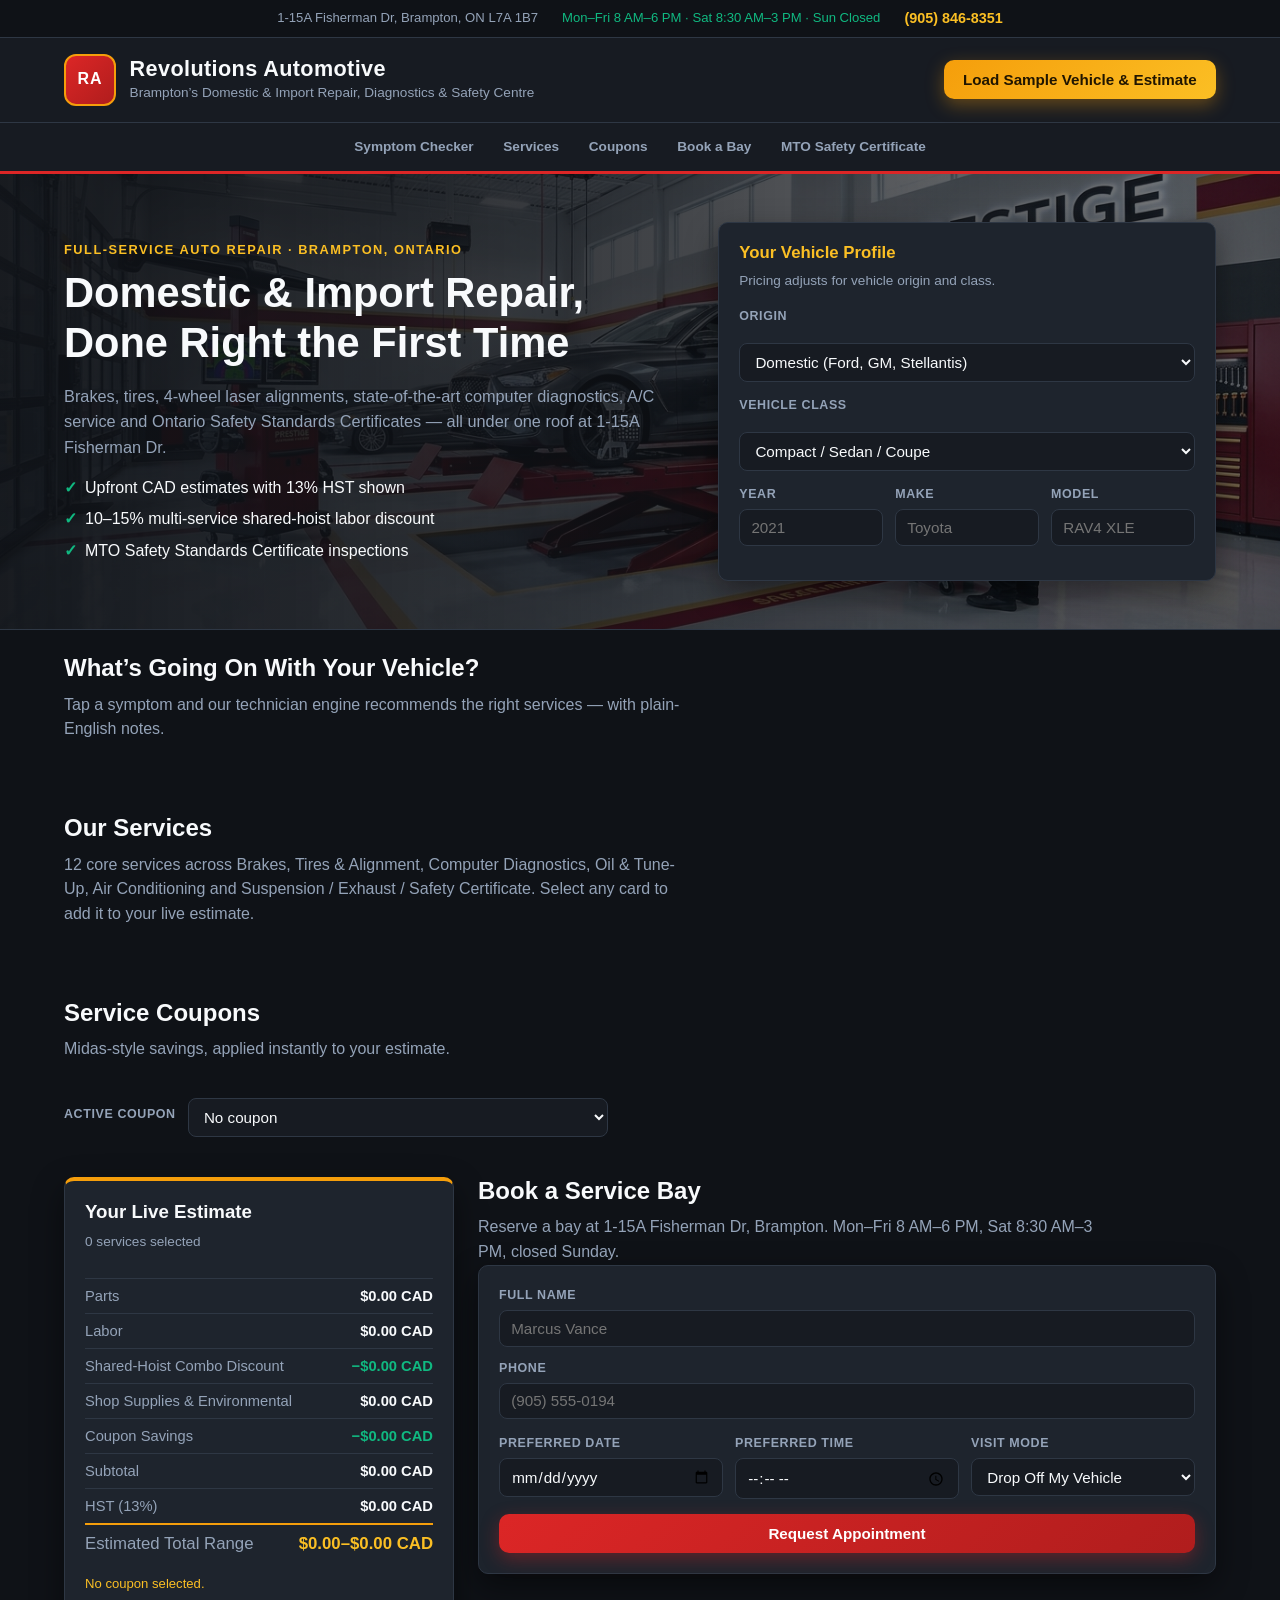
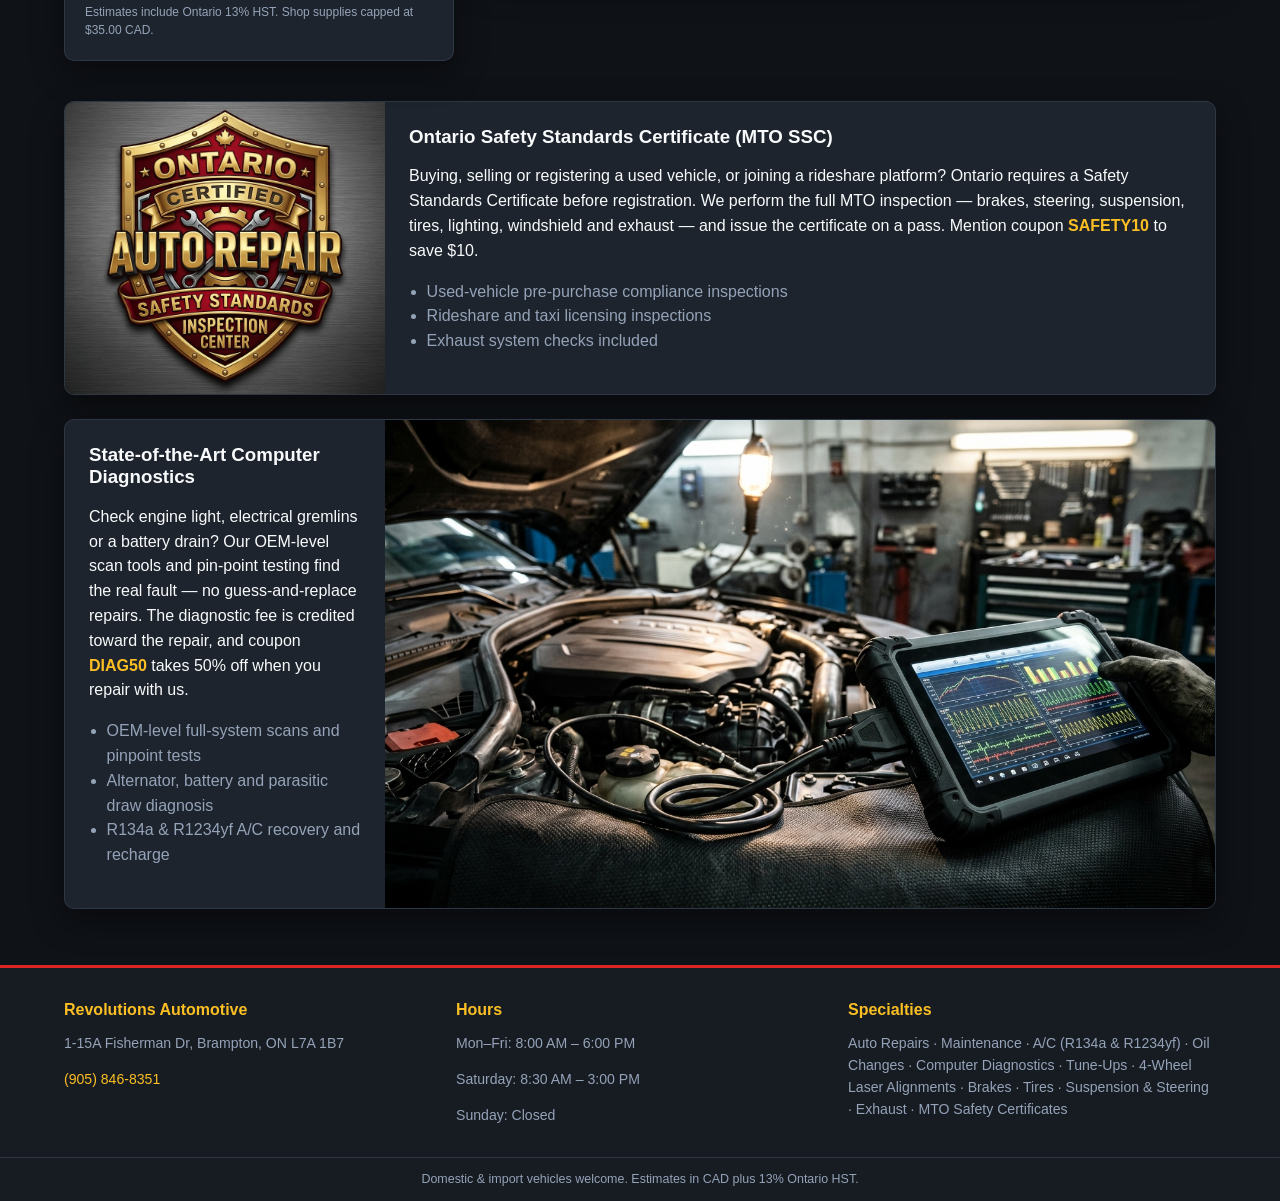
==== index.html @ fa52610d "Phase 1 Segment 2: UI shell, Midas-style styling and 3 AI assets Add index.html (all mandatory DOM I" ====
<!DOCTYPE html>
<html lang="en">
<head>
  <meta charset="UTF-8">
  <meta name="viewport" content="width=device-width, initial-scale=1.0">
  <title>Revolutions Automotive | Auto Repair, Diagnostics &amp; Tires in Brampton, ON</title>
  <meta name="description" content="Revolutions Automotive at 1-15A Fisherman Dr, Brampton, ON L7A 1B7. Full-service domestic &amp; import auto repair, computer diagnostics, 4-wheel laser alignments, brakes, tires, A/C and Ontario Safety Standards Certificates. Call (905) 846-8351.">
  <link rel="stylesheet" href="styles.css">
</head>
<body>

  <header class="site-header">
    <div class="utility-bar">
      <span id="shop-address-header" class="utility-item">1-15A Fisherman Dr, Brampton, ON L7A 1B7</span>
      <span id="shop-hours-badge" class="utility-item utility-hours">Mon&ndash;Fri 8 AM&ndash;6 PM &middot; Sat 8:30 AM&ndash;3 PM &middot; Sun Closed</span>
      <a id="shop-phone-header" class="utility-item utility-phone" href="tel:+19058468351">(905) 846-8351</a>
    </div>
    <div class="masthead">
      <div class="brand-block">
        <div class="brand-mark">RA</div>
        <div class="brand-text">
          <h1 class="brand-name">Revolutions Automotive</h1>
          <p class="brand-tagline">Brampton&rsquo;s Domestic &amp; Import Repair, Diagnostics &amp; Safety Centre</p>
        </div>
      </div>
      <button id="btn-load-sample" type="button" class="btn btn-sample">Load Sample Vehicle &amp; Estimate</button>
    </div>
    <nav class="quick-nav" aria-label="Page sections">
      <a href="#symptom-section">Symptom Checker</a>
      <a href="#catalog-section">Services</a>
      <a href="#coupon-section">Coupons</a>
      <a href="#booking-section">Book a Bay</a>
      <a href="#safety-showcase">MTO Safety Certificate</a>
    </nav>
  </header>

  <section class="hero" id="hero">
    <img class="hero-photo" src="assets/hero_bay.jpg" alt="State-of-the-art automotive repair and laser wheel alignment service bay at Revolutions Automotive">
    <div class="hero-inner">
      <div class="hero-copy">
        <p class="hero-kicker">Full-Service Auto Repair &middot; Brampton, Ontario</p>
        <h2 class="hero-headline">Domestic &amp; Import Repair, Done Right the First Time</h2>
        <p class="hero-sub">Brakes, tires, 4-wheel laser alignments, state-of-the-art computer diagnostics, A/C service and Ontario Safety Standards Certificates &mdash; all under one roof at 1-15A Fisherman Dr.</p>
        <ul class="hero-trust">
          <li>Upfront CAD estimates with 13% HST shown</li>
          <li>10&ndash;15% multi-service shared-hoist labor discount</li>
          <li>MTO Safety Standards Certificate inspections</li>
        </ul>
      </div>
      <div class="vehicle-profile-card" id="vehicle-profile">
        <h3 class="panel-title">Your Vehicle Profile</h3>
        <p class="panel-hint">Pricing adjusts for vehicle origin and class.</p>
        <div class="field-row">
          <label for="vehicle-origin-select">Origin</label>
          <select id="vehicle-origin-select">
            <option value="domestic">Domestic (Ford, GM, Stellantis)</option>
            <option value="asian_import">Asian Import (Toyota, Honda, Mazda)</option>
            <option value="euro_import">European Import (BMW, Audi, VW)</option>
          </select>
        </div>
        <div class="field-row">
          <label for="vehicle-class-select">Vehicle Class</label>
          <select id="vehicle-class-select">
            <option value="sedan">Compact / Sedan / Coupe</option>
            <option value="suv">Crossover / SUV / Minivan</option>
            <option value="truck">Pickup / Heavy SUV / Van</option>
          </select>
        </div>
        <div class="field-row field-row-3">
          <div>
            <label for="vehicle-year-input">Year</label>
            <input id="vehicle-year-input" type="number" min="1980" max="2027" placeholder="2021">
          </div>
          <div>
            <label for="vehicle-make-input">Make</label>
            <input id="vehicle-make-input" type="text" placeholder="Toyota">
          </div>
          <div>
            <label for="vehicle-model-input">Model</label>
            <input id="vehicle-model-input" type="text" placeholder="RAV4 XLE">
          </div>
        </div>
      </div>
    </div>
  </section>

  <main class="page-main">

    <section class="section" id="symptom-section">
      <header class="section-head">
        <h2>What&rsquo;s Going On With Your Vehicle?</h2>
        <p>Tap a symptom and our technician engine recommends the right services &mdash; with plain-English notes.</p>
      </header>
      <div id="symptom-chips" class="chip-row" aria-label="Vehicle symptoms"></div>
      <div id="symptom-recommendations" class="symptom-recommendations" aria-live="polite"></div>
    </section>

    <section class="section" id="catalog-section">
      <header class="section-head">
        <h2>Our Services</h2>
        <p>12 core services across Brakes, Tires &amp; Alignment, Computer Diagnostics, Oil &amp; Tune-Up, Air Conditioning and Suspension / Exhaust / Safety Certificate. Select any card to add it to your live estimate.</p>
      </header>
      <div id="category-filter-bar" class="filter-bar" role="tablist" aria-label="Service categories"></div>
      <div id="service-grid" class="service-grid" aria-label="Service catalog"></div>
    </section>

    <section class="section" id="coupon-section">
      <header class="section-head">
        <h2>Service Coupons</h2>
        <p>Midas-style savings, applied instantly to your estimate.</p>
      </header>
      <div id="coupon-wallet-grid" class="coupon-wallet" aria-label="Coupon wallet"></div>
      <div class="coupon-select-row">
        <label for="coupon-select">Active coupon</label>
        <select id="coupon-select">
          <option value="">No coupon</option>
          <option value="SYNTH15">SYNTH15 &mdash; $15 Off Full Synthetic Oil Change</option>
          <option value="ALIGN25">ALIGN25 &mdash; $25 Off 4-Wheel Alignment with Tire Service</option>
          <option value="DIAG50">DIAG50 &mdash; 50% Off Computer Diagnostic with Repair</option>
          <option value="BRAKE50">BRAKE50 &mdash; $50 Off Complete Brake Job</option>
          <option value="SAFETY10">SAFETY10 &mdash; $10 Off Ontario Safety Standards Certificate</option>
        </select>
      </div>
    </section>

    <div class="workspace" id="estimate-workspace">
      <aside id="estimate-summary-card" class="estimate-card" aria-label="Live estimate summary">
        <h3>Your Live Estimate</h3>
        <p id="est-selected-count" class="est-count">0 services selected</p>
        <ul id="est-line-items" class="est-line-items"></ul>
        <dl class="est-rows">
          <div class="est-row"><dt>Parts</dt><dd id="est-parts">$0.00 CAD</dd></div>
          <div class="est-row"><dt>Labor</dt><dd id="est-labor">$0.00 CAD</dd></div>
          <div class="est-row est-row-discount"><dt>Shared-Hoist Combo Discount</dt><dd id="est-combo-discount">&minus;$0.00 CAD</dd></div>
          <div class="est-row"><dt>Shop Supplies &amp; Environmental</dt><dd id="est-shop-supplies">$0.00 CAD</dd></div>
          <div class="est-row est-row-discount"><dt>Coupon Savings</dt><dd id="est-discount">&minus;$0.00 CAD</dd></div>
          <div class="est-row"><dt>Subtotal</dt><dd id="est-subtotal">$0.00 CAD</dd></div>
          <div class="est-row"><dt>HST (13%)</dt><dd id="est-hst">$0.00 CAD</dd></div>
          <div class="est-row est-row-total"><dt>Estimated Total Range</dt><dd id="est-total-range">$0.00&ndash;$0.00 CAD</dd></div>
        </dl>
        <p id="est-coupon-status" class="est-coupon-status">No coupon selected.</p>
        <p class="est-fineprint">Estimates include Ontario 13% HST. Shop supplies capped at $35.00 CAD.</p>
      </aside>

      <section class="section section-booking" id="booking-section">
        <header class="section-head">
          <h2>Book a Service Bay</h2>
          <p>Reserve a bay at 1-15A Fisherman Dr, Brampton. Mon&ndash;Fri 8 AM&ndash;6 PM, Sat 8:30 AM&ndash;3 PM, closed Sunday.</p>
        </header>
        <form id="booking-form" class="booking-form" novalidate>
          <div class="field-row">
            <div>
              <label for="cust-name">Full Name</label>
              <input id="cust-name" type="text" autocomplete="name" placeholder="Marcus Vance">
            </div>
            <div>
              <label for="cust-phone">Phone</label>
              <input id="cust-phone" type="tel" autocomplete="tel" placeholder="(905) 555-0194">
            </div>
          </div>
          <div class="field-row field-row-3">
            <div>
              <label for="booking-date">Preferred Date</label>
              <input id="booking-date" type="date">
            </div>
            <div>
              <label for="booking-time">Preferred Time</label>
              <input id="booking-time" type="time" step="900">
            </div>
            <div>
              <label for="booking-mode">Visit Mode</label>
              <select id="booking-mode">
                <option value="drop_off">Drop Off My Vehicle</option>
                <option value="wait_in_lounge">Wait In Our Lounge</option>
              </select>
            </div>
          </div>
          <button id="booking-submit-btn" type="submit" class="btn btn-primary">Request Appointment</button>
          <div id="booking-feedback" class="booking-feedback" aria-live="polite"></div>
        </form>
      </section>
    </div>

    <section class="section showcase" id="safety-showcase">
      <article class="showcase-card">
        <img src="assets/safety_badge.jpg" alt="Ontario Certified Auto Repair and Safety Standards Inspection Center emblem" class="showcase-img">
        <div class="showcase-body">
          <h3>Ontario Safety Standards Certificate (MTO SSC)</h3>
          <p>Buying, selling or registering a used vehicle, or joining a rideshare platform? Ontario requires a Safety Standards Certificate before registration. We perform the full MTO inspection &mdash; brakes, steering, suspension, tires, lighting, windshield and exhaust &mdash; and issue the certificate on a pass. Mention coupon <strong>SAFETY10</strong> to save $10.</p>
          <ul>
            <li>Used-vehicle pre-purchase compliance inspections</li>
            <li>Rideshare and taxi licensing inspections</li>
            <li>Exhaust system checks included</li>
          </ul>
        </div>
      </article>
      <article class="showcase-card showcase-card-reverse">
        <img src="assets/diagnostics_tech.jpg" alt="State-of-the-art automotive computer diagnostic scanner connected to a modern engine bay" class="showcase-img">
        <div class="showcase-body">
          <h3>State-of-the-Art Computer Diagnostics</h3>
          <p>Check engine light, electrical gremlins or a battery drain? Our OEM-level scan tools and pin-point testing find the real fault &mdash; no guess-and-replace repairs. The diagnostic fee is credited toward the repair, and coupon <strong>DIAG50</strong> takes 50% off when you repair with us.</p>
          <ul>
            <li>OEM-level full-system scans and pinpoint tests</li>
            <li>Alternator, battery and parasitic draw diagnosis</li>
            <li>R134a &amp; R1234yf A/C recovery and recharge</li>
          </ul>
        </div>
      </article>
    </section>

  </main>

  <footer class="site-footer">
    <div class="footer-inner">
      <div>
        <h4>Revolutions Automotive</h4>
        <p>1-15A Fisherman Dr, Brampton, ON L7A 1B7</p>
        <p><a href="tel:+19058468351">(905) 846-8351</a></p>
      </div>
      <div>
        <h4>Hours</h4>
        <p>Mon&ndash;Fri: 8:00 AM &ndash; 6:00 PM</p>
        <p>Saturday: 8:30 AM &ndash; 3:00 PM</p>
        <p>Sunday: Closed</p>
      </div>
      <div>
        <h4>Specialties</h4>
        <p>Auto Repairs &middot; Maintenance &middot; A/C (R134a &amp; R1234yf) &middot; Oil Changes &middot; Computer Diagnostics &middot; Tune-Ups &middot; 4-Wheel Laser Alignments &middot; Brakes &middot; Tires &middot; Suspension &amp; Steering &middot; Exhaust &middot; MTO Safety Certificates</p>
      </div>
    </div>
    <p class="footer-legal">Domestic &amp; import vehicles welcome. Estimates in CAD plus 13% Ontario HST.</p>
  </footer>

  <script src="revolutions_engine.js"></script>
</body>
</html>
---- styles.css ----
/* ==========================================================================
   Revolutions Automotive - Midas-inspired industrial UI
   Palette: deep charcoal/slate base, crimson #DC2626, warm gold #F59E0B
   ========================================================================== */

:root {
  --bg-900: #0f1217;
  --bg-800: #171b22;
  --surface: #1e242d;
  --surface-2: #232b36;
  --border: #2e3744;
  --text-primary: #f8fafc;
  --text-muted: #94a3b8;
  --crimson: #dc2626;
  --crimson-dark: #b01d1d;
  --gold: #f59e0b;
  --gold-bright: #fbbf24;
  --emerald: #10b981;
  --radius: 10px;
  --shadow: 0 12px 32px rgba(0, 0, 0, 0.45);
  --font: "Segoe UI", Roboto, "Helvetica Neue", Arial, sans-serif;
}

* { box-sizing: border-box; }

html { scroll-behavior: smooth; }

body {
  margin: 0;
  font-family: var(--font);
  background: var(--bg-900);
  color: var(--text-primary);
  line-height: 1.55;
}

img { max-width: 100%; display: block; }

a { color: var(--gold-bright); text-decoration: none; }
a:hover { text-decoration: underline; }

h1, h2, h3, h4 { line-height: 1.2; margin: 0 0 0.4em; }

/* ------------------------------------------------------------------ */
/* Header                                                                */
/* ------------------------------------------------------------------ */

.site-header {
  background: var(--bg-800);
  border-bottom: 3px solid var(--crimson);
}

.utility-bar {
  display: flex;
  flex-wrap: wrap;
  gap: 0.75rem 1.5rem;
  justify-content: center;
  align-items: center;
  padding: 0.45rem 1.25rem;
  font-size: 0.82rem;
  color: var(--text-muted);
  background: var(--bg-900);
  border-bottom: 1px solid var(--border);
}

.utility-phone {
  color: var(--gold-bright);
  font-weight: 700;
  font-size: 0.9rem;
}

.utility-hours {
  color: var(--emerald);
}

.masthead {
  display: flex;
  flex-wrap: wrap;
  gap: 1rem;
  align-items: center;
  justify-content: space-between;
  padding: 1rem 1.5rem;
  max-width: 1200px;
  margin: 0 auto;
}

.brand-block { display: flex; align-items: center; gap: 0.85rem; }

.brand-mark {
  width: 52px;
  height: 52px;
  display: grid;
  place-items: center;
  border-radius: 12px;
  background: linear-gradient(135deg, var(--crimson), var(--crimson-dark));
  border: 2px solid var(--gold);
  font-weight: 800;
  letter-spacing: 1px;
  color: #fff;
}

.brand-name { font-size: 1.35rem; margin: 0; letter-spacing: 0.4px; }

.brand-tagline { margin: 0; color: var(--text-muted); font-size: 0.85rem; }

.btn {
  font-family: var(--font);
  font-size: 0.95rem;
  font-weight: 700;
  border: none;
  border-radius: var(--radius);
  padding: 0.7rem 1.2rem;
  cursor: pointer;
  transition: transform 0.12s ease, box-shadow 0.12s ease, background 0.12s ease;
}

.btn:hover { transform: translateY(-1px); text-decoration: none; }

.btn-sample {
  background: linear-gradient(135deg, var(--gold), var(--gold-bright));
  color: #201500;
  box-shadow: 0 6px 18px rgba(245, 158, 11, 0.35);
}

.btn-primary {
  background: linear-gradient(135deg, var(--crimson), var(--crimson-dark));
  color: #fff;
  width: 100%;
  box-shadow: 0 6px 18px rgba(220, 38, 38, 0.35);
}

.quick-nav {
  display: flex;
  flex-wrap: wrap;
  gap: 0.25rem;
  justify-content: center;
  padding: 0.5rem 1rem;
  border-top: 1px solid var(--border);
}

.quick-nav a {
  color: var(--text-muted);
  font-size: 0.85rem;
  font-weight: 600;
  padding: 0.35rem 0.8rem;
  border-radius: 999px;
}

.quick-nav a:hover { color: var(--gold-bright); background: var(--surface); text-decoration: none; }

/* ------------------------------------------------------------------ */
/* Hero                                                                  */
/* ------------------------------------------------------------------ */

.hero {
  position: relative;
  overflow: hidden;
  border-bottom: 1px solid var(--border);
  background: var(--bg-800);
}

.hero-photo {
  position: absolute;
  inset: 0;
  width: 100%;
  height: 100%;
  object-fit: cover;
  z-index: 0;
}

.hero::after {
  content: "";
  position: absolute;
  inset: 0;
  background: linear-gradient(90deg, rgba(15, 18, 23, 0.96) 0%, rgba(15, 18, 23, 0.82) 45%, rgba(15, 18, 23, 0.55) 100%);
  z-index: 1;
}

.hero-inner {
  position: relative;
  z-index: 2;
  display: grid;
  grid-template-columns: 1.25fr 1fr;
  gap: 2rem;
  align-items: center;
  max-width: 1200px;
  margin: 0 auto;
  padding: 3rem 1.5rem;
}

.hero-kicker {
  color: var(--gold-bright);
  font-weight: 700;
  text-transform: uppercase;
  letter-spacing: 1.5px;
  font-size: 0.8rem;
  margin: 0 0 0.5rem;
}

.hero-headline { font-size: clamp(1.6rem, 3.4vw, 2.6rem); }

.hero-sub { color: var(--text-muted); font-size: 1.02rem; }

.hero-trust {
  margin: 1rem 0 0;
  padding: 0;
  list-style: none;
  display: grid;
  gap: 0.4rem;
}

.hero-trust li::before {
  content: "\2713";
  color: var(--emerald);
  font-weight: 800;
  margin-right: 0.5rem;
}

.vehicle-profile-card,
.estimate-card,
.showcase-card,
.booking-form {
  background: var(--surface);
  border: 1px solid var(--border);
  border-radius: var(--radius);
  box-shadow: var(--shadow);
}

.vehicle-profile-card { padding: 1.25rem; }

.panel-title { font-size: 1.05rem; color: var(--gold-bright); }

.panel-hint { margin: 0 0 1rem; color: var(--text-muted); font-size: 0.85rem; }

/* ------------------------------------------------------------------ */
/* Forms and fields                                                      */
/* ------------------------------------------------------------------ */

.field-row { display: grid; gap: 0.75rem; margin-bottom: 0.9rem; }

.field-row-3 { grid-template-columns: repeat(3, 1fr); }

label {
  display: block;
  font-size: 0.78rem;
  font-weight: 700;
  text-transform: uppercase;
  letter-spacing: 0.6px;
  color: var(--text-muted);
  margin-bottom: 0.3rem;
}

input, select {
  width: 100%;
  font-family: var(--font);
  font-size: 0.95rem;
  color: var(--text-primary);
  background: var(--bg-800);
  border: 1px solid var(--border);
  border-radius: 8px;
  padding: 0.55rem 0.7rem;
}

input:focus, select:focus, button:focus-visible {
  outline: 2px solid var(--gold);
  outline-offset: 1px;
}

/* ------------------------------------------------------------------ */
/* Sections                                                              */
/* ------------------------------------------------------------------ */

.page-main {
  max-width: 1200px;
  margin: 0 auto;
  padding: 1.5rem;
  display: grid;
  gap: 2.5rem;
}

.section-head h2 { font-size: 1.5rem; }

.section-head p { color: var(--text-muted); margin: 0; max-width: 70ch; }

/* Symptom chips */

.chip-row {
  display: flex;
  flex-wrap: wrap;
  gap: 0.6rem;
  margin: 1rem 0;
}

.symptom-chip {
  font-family: var(--font);
  font-size: 0.9rem;
  font-weight: 600;
  color: var(--text-primary);
  background: var(--surface);
  border: 1px solid var(--border);
  border-radius: 999px;
  padding: 0.5rem 1rem;
  cursor: pointer;
  transition: border-color 0.12s ease, background 0.12s ease;
}

.symptom-chip:hover { border-color: var(--gold); }

.symptom-chip.active {
  background: rgba(220, 38, 38, 0.18);
  border-color: var(--crimson);
  color: #fff;
}

.symptom-recommendations {
  border: 1px dashed var(--gold);
  border-radius: var(--radius);
  background: rgba(245, 158, 11, 0.06);
  padding: 1rem 1.25rem;
  min-height: 1.5rem;
}

.symptom-recommendations:empty { display: none; }

.rec-urgency-high { color: var(--crimson); font-weight: 800; }
.rec-urgency-medium { color: var(--gold-bright); font-weight: 800; }

/* Category filter */

.filter-bar {
  display: flex;
  flex-wrap: wrap;
  gap: 0.5rem;
  margin: 1rem 0;
}

.filter-tab {
  font-family: var(--font);
  font-size: 0.82rem;
  font-weight: 700;
  color: var(--text-muted);
  background: var(--surface);
  border: 1px solid var(--border);
  border-radius: 999px;
  padding: 0.4rem 0.9rem;
  cursor: pointer;
}

.filter-tab.active {
  color: #201500;
  background: var(--gold);
  border-color: var(--gold);
}

/* Service grid */

.service-grid {
  display: grid;
  grid-template-columns: repeat(auto-fill, minmax(255px, 1fr));
  gap: 1rem;
}

.service-card {
  background: var(--surface);
  border: 1px solid var(--border);
  border-radius: var(--radius);
  padding: 1rem 1.1rem;
  cursor: pointer;
  display: flex;
  flex-direction: column;
  gap: 0.5rem;
  transition: border-color 0.12s ease, transform 0.12s ease;
}

.service-card:hover { border-color: var(--gold); transform: translateY(-2px); }

.service-card.selected {
  border-color: var(--crimson);
  background: linear-gradient(180deg, rgba(220, 38, 38, 0.14), var(--surface) 55%);
}

.service-card-top { display: flex; justify-content: space-between; gap: 0.5rem; align-items: baseline; }

.service-category {
  font-size: 0.68rem;
  font-weight: 800;
  text-transform: uppercase;
  letter-spacing: 1px;
  color: var(--gold-bright);
}

.service-popular {
  font-size: 0.68rem;
  font-weight: 800;
  color: var(--emerald);
}

.service-name { font-size: 1rem; margin: 0; }

.service-desc { color: var(--text-muted); font-size: 0.83rem; margin: 0; flex-grow: 1; }

.service-price { font-weight: 800; color: var(--gold-bright); }

.service-duration { color: var(--text-muted); font-size: 0.78rem; }

.service-warranty { color: var(--emerald); font-size: 0.75rem; }

/* ------------------------------------------------------------------ */
/* Coupon wallet                                                         */
/* ------------------------------------------------------------------ */

.coupon-wallet {
  display: grid;
  grid-template-columns: repeat(auto-fill, minmax(240px, 1fr));
  gap: 1rem;
  margin: 1rem 0 1.25rem;
}

.coupon-card {
  position: relative;
  background: repeating-linear-gradient(45deg, var(--surface), var(--surface) 12px, var(--surface-2) 12px, var(--surface-2) 24px);
  border: 2px dashed var(--gold);
  border-radius: var(--radius);
  padding: 1rem 1.1rem;
  display: flex;
  flex-direction: column;
  gap: 0.4rem;
}

.coupon-card.active { border-style: solid; box-shadow: 0 0 0 2px var(--gold) inset; }

.coupon-badge {
  align-self: flex-start;
  background: var(--gold);
  color: #201500;
  font-weight: 800;
  font-size: 0.78rem;
  border-radius: 6px;
  padding: 0.2rem 0.55rem;
}

.coupon-title { font-size: 0.98rem; margin: 0; }

.coupon-desc { color: var(--text-muted); font-size: 0.82rem; margin: 0; flex-grow: 1; }

.coupon-select-row {
  display: flex;
  align-items: center;
  gap: 0.75rem;
  flex-wrap: wrap;
}

.coupon-select-row select { max-width: 420px; }

/* ------------------------------------------------------------------ */
/* Estimate card + booking workspace                                     */
/* ------------------------------------------------------------------ */

.workspace {
  display: grid;
  grid-template-columns: 390px 1fr;
  gap: 1.5rem;
  align-items: start;
}

.estimate-card {
  padding: 1.25rem;
  position: sticky;
  top: 1rem;
  border-top: 4px solid var(--gold);
}

.est-count { color: var(--text-muted); font-size: 0.85rem; margin: 0 0 0.75rem; }

.est-line-items {
  list-style: none;
  margin: 0 0 0.9rem;
  padding: 0;
  display: grid;
  gap: 0.35rem;
  font-size: 0.86rem;
}

.est-line-items li {
  display: flex;
  justify-content: space-between;
  gap: 0.75rem;
  color: var(--text-muted);
}

.est-rows { margin: 0; }

.est-row {
  display: flex;
  justify-content: space-between;
  gap: 1rem;
  padding: 0.35rem 0;
  border-top: 1px solid var(--border);
  font-size: 0.92rem;
}

.est-row dt { color: var(--text-muted); }

.est-row dd { margin: 0; font-weight: 700; }

.est-row-discount dd { color: var(--emerald); }

.est-row-total {
  border-top: 2px solid var(--gold);
  font-size: 1.05rem;
}

.est-row-total dd { color: var(--gold-bright); }

.est-coupon-status { font-size: 0.82rem; color: var(--gold-bright); margin: 0.75rem 0 0; }

.est-fineprint { color: var(--text-muted); font-size: 0.75rem; margin: 0.5rem 0 0; }

.booking-form { padding: 1.25rem; }

.booking-feedback { margin-top: 0.9rem; font-size: 0.9rem; }

.booking-feedback:empty { display: none; }

.feedback-error {
  background: rgba(220, 38, 38, 0.14);
  border: 1px solid var(--crimson);
  border-radius: 8px;
  padding: 0.6rem 0.9rem;
  color: #fecaca;
  margin: 0.35rem 0;
}

.feedback-success {
  background: rgba(16, 185, 129, 0.12);
  border: 1px solid var(--emerald);
  border-radius: 8px;
  padding: 0.75rem 0.9rem;
  color: #a7f3d0;
  margin: 0.35rem 0;
}

/* ------------------------------------------------------------------ */
/* Showcase                                                              */
/* ------------------------------------------------------------------ */

.showcase { display: grid; gap: 1.5rem; }

.showcase-card {
  display: grid;
  grid-template-columns: 320px 1fr;
  overflow: hidden;
}

.showcase-card-reverse .showcase-img { order: 2; }

.showcase-img { height: 100%; object-fit: cover; }

.showcase-body { padding: 1.5rem; }

.showcase-body ul { color: var(--text-muted); padding-left: 1.1rem; }

.showcase-body strong { color: var(--gold-bright); }

/* ------------------------------------------------------------------ */
/* Footer                                                                */
/* ------------------------------------------------------------------ */

.site-footer {
  border-top: 3px solid var(--crimson);
  background: var(--bg-800);
  margin-top: 2rem;
}

.footer-inner {
  max-width: 1200px;
  margin: 0 auto;
  padding: 2rem 1.5rem 1rem;
  display: grid;
  grid-template-columns: repeat(auto-fit, minmax(240px, 1fr));
  gap: 1.5rem;
}

.footer-inner h4 { color: var(--gold-bright); }

.footer-inner p { color: var(--text-muted); font-size: 0.88rem; }

.footer-legal {
  text-align: center;
  color: var(--text-muted);
  font-size: 0.78rem;
  padding: 0.75rem;
  border-top: 1px solid var(--border);
  margin: 0;
}

/* ------------------------------------------------------------------ */
/* Responsive                                                            */
/* ------------------------------------------------------------------ */

@media (max-width: 1024px) {
  .workspace { grid-template-columns: 1fr; }
  .estimate-card { position: static; }
  .hero-inner { grid-template-columns: 1fr; }
}

@media (max-width: 720px) {
  .field-row-3 { grid-template-columns: 1fr; }
  .showcase-card { grid-template-columns: 1fr; }
  .showcase-card-reverse .showcase-img { order: 0; }
  .masthead { justify-content: center; }
}
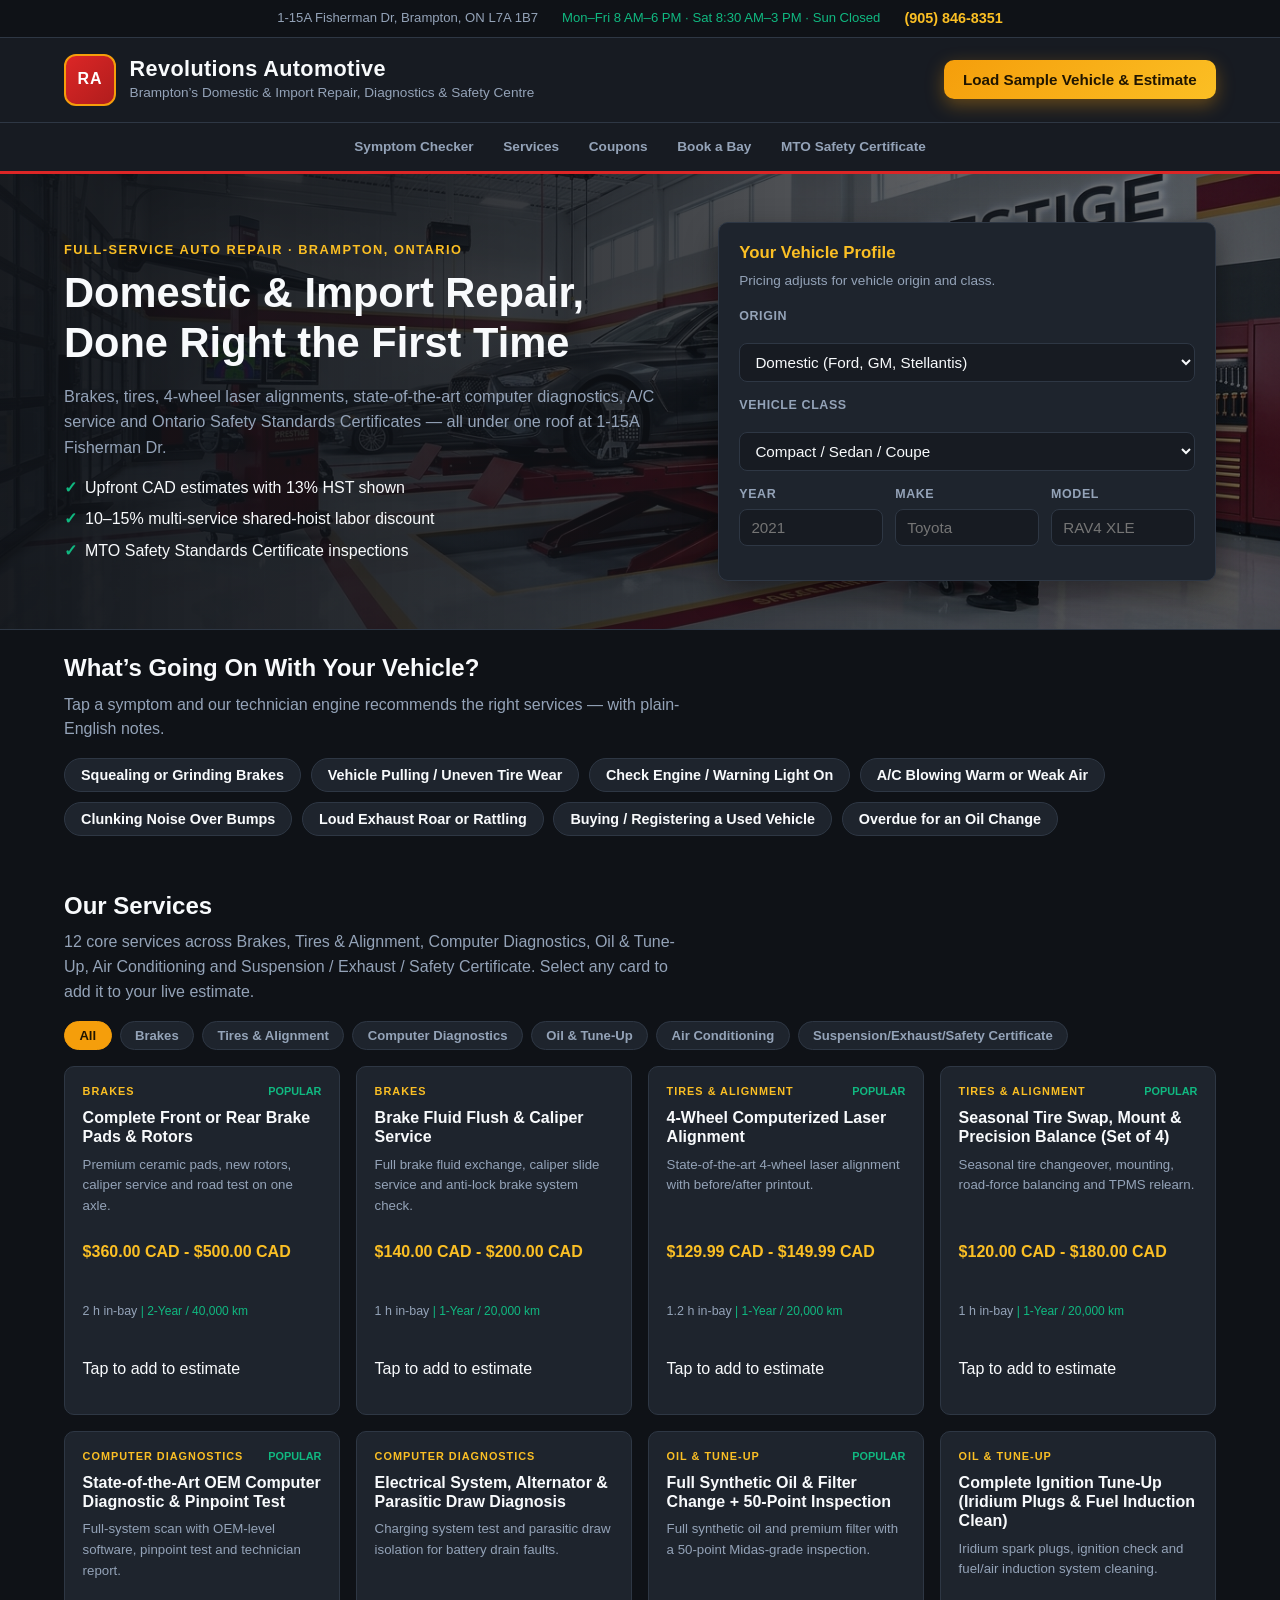
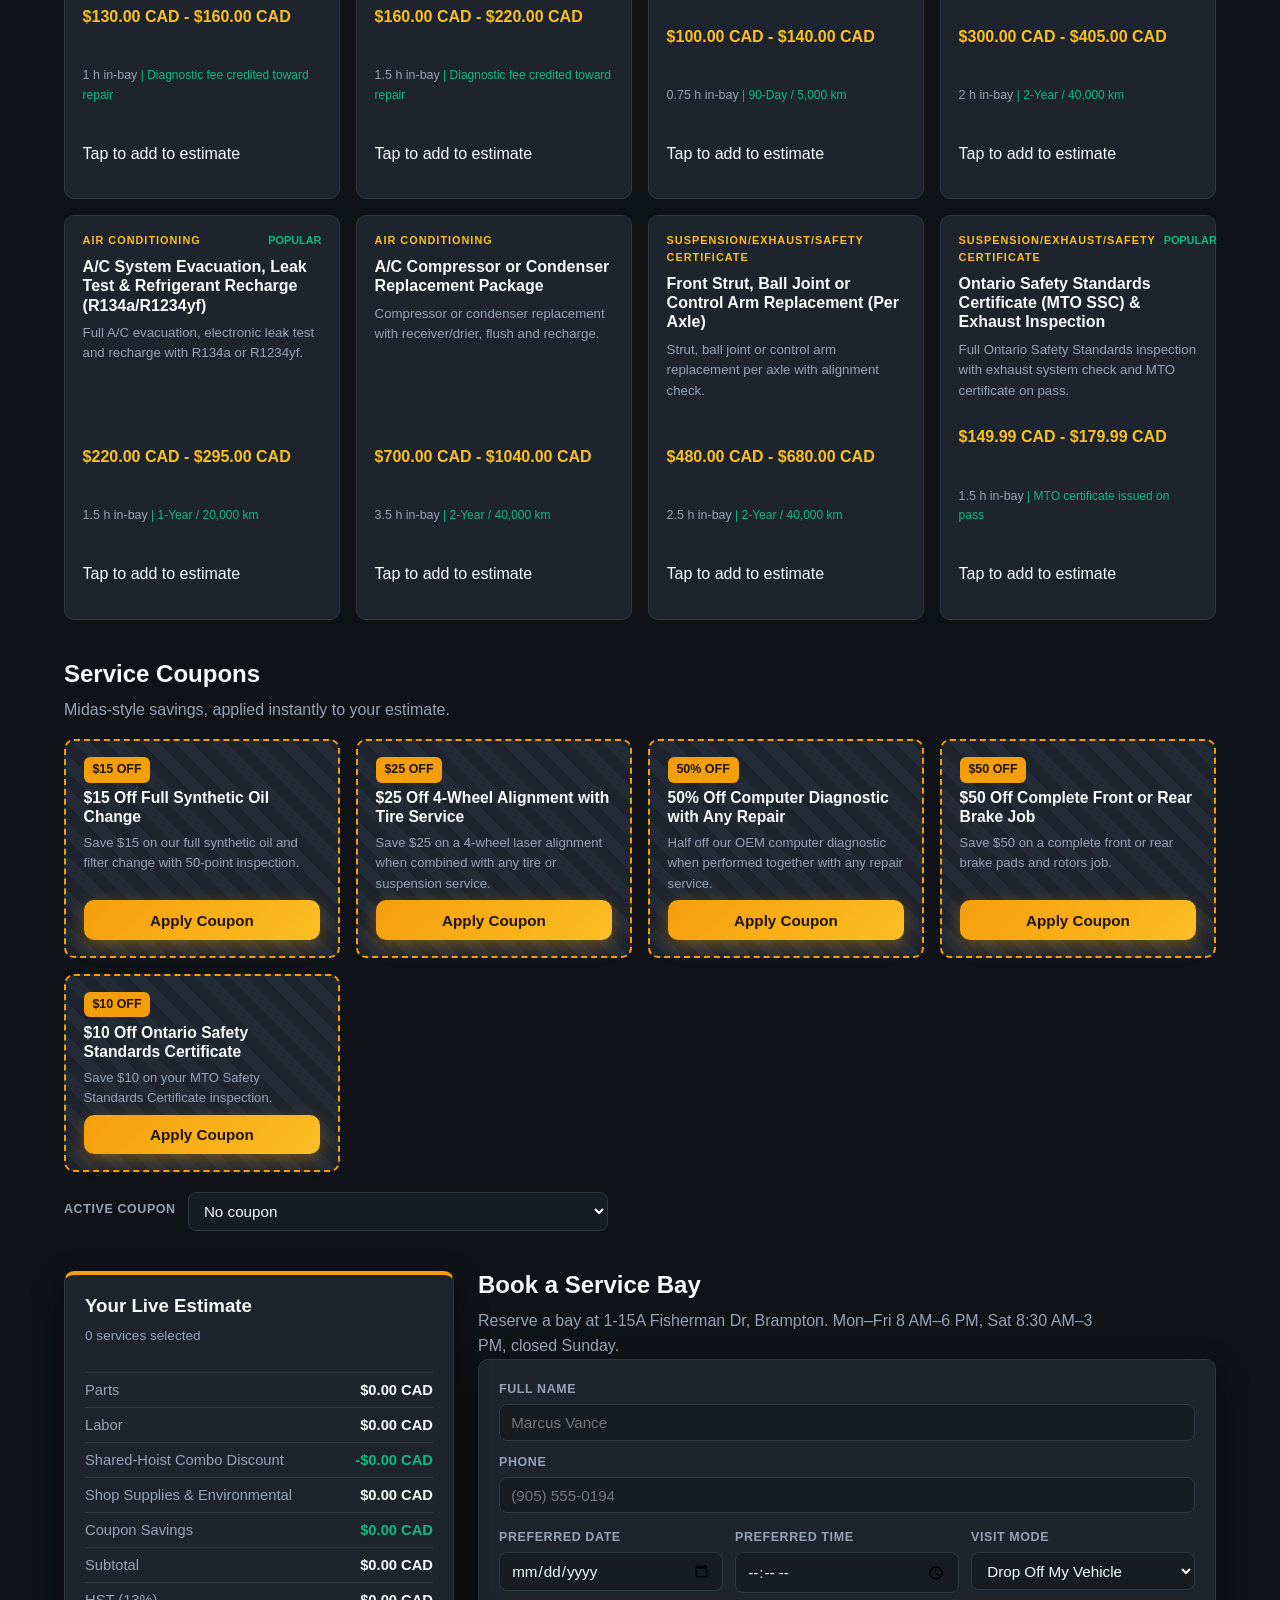
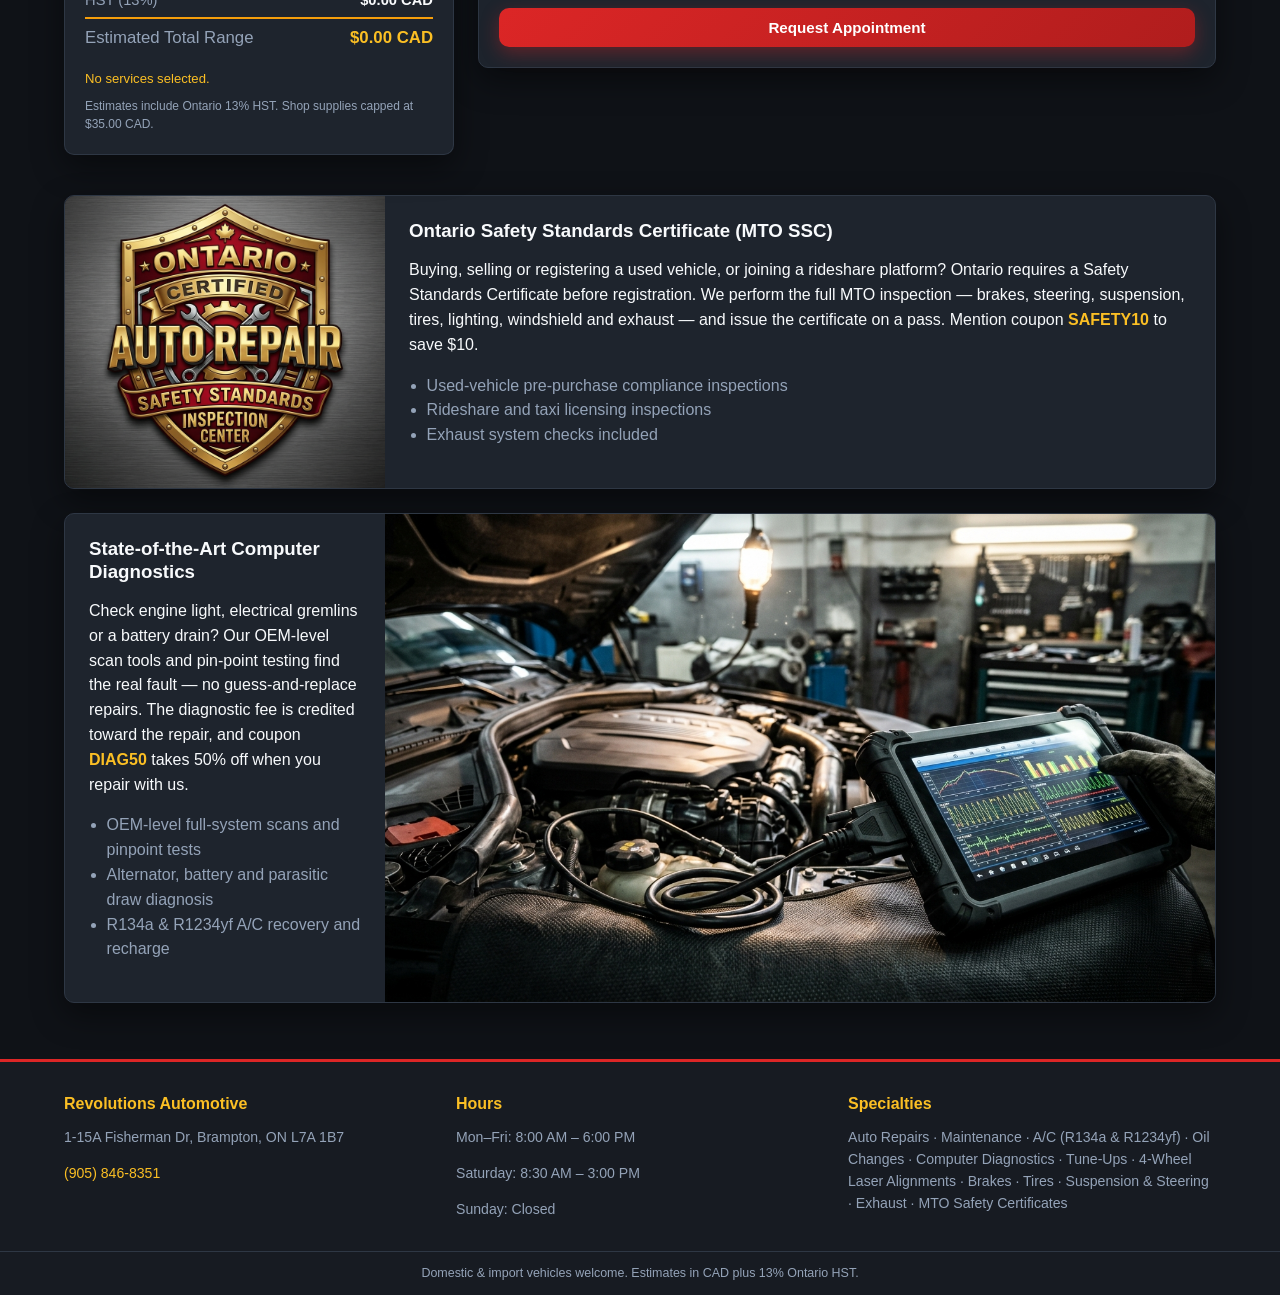
==== commit cbcf0cfd: "feat(phase1): complete Revolutions Automotive Midas-style estimator, coupon wallet, and booking MVP " ====
--- a/index.html
+++ b/index.html
@@ -232,5 +232,6 @@
   </footer>
 
   <script src="revolutions_engine.js"></script>
+  <script src="app.js"></script>
 </body>
 </html>
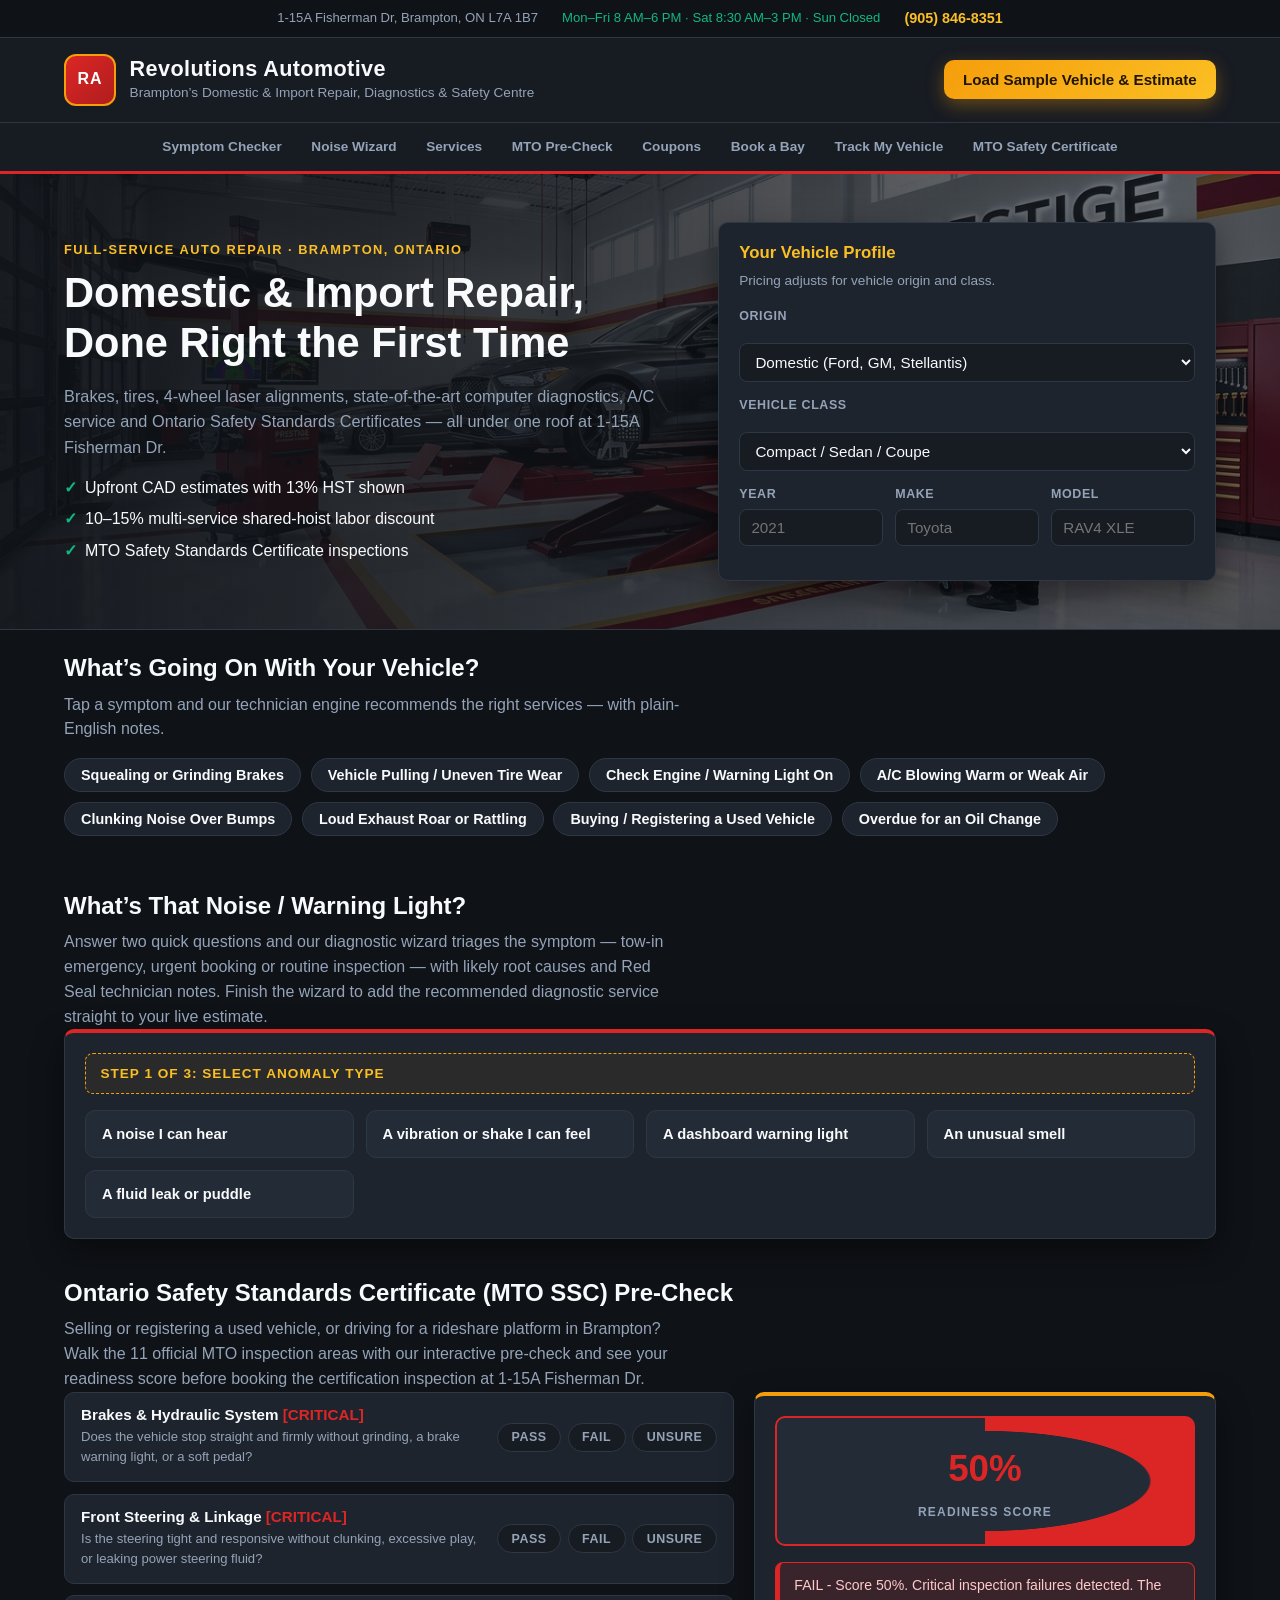
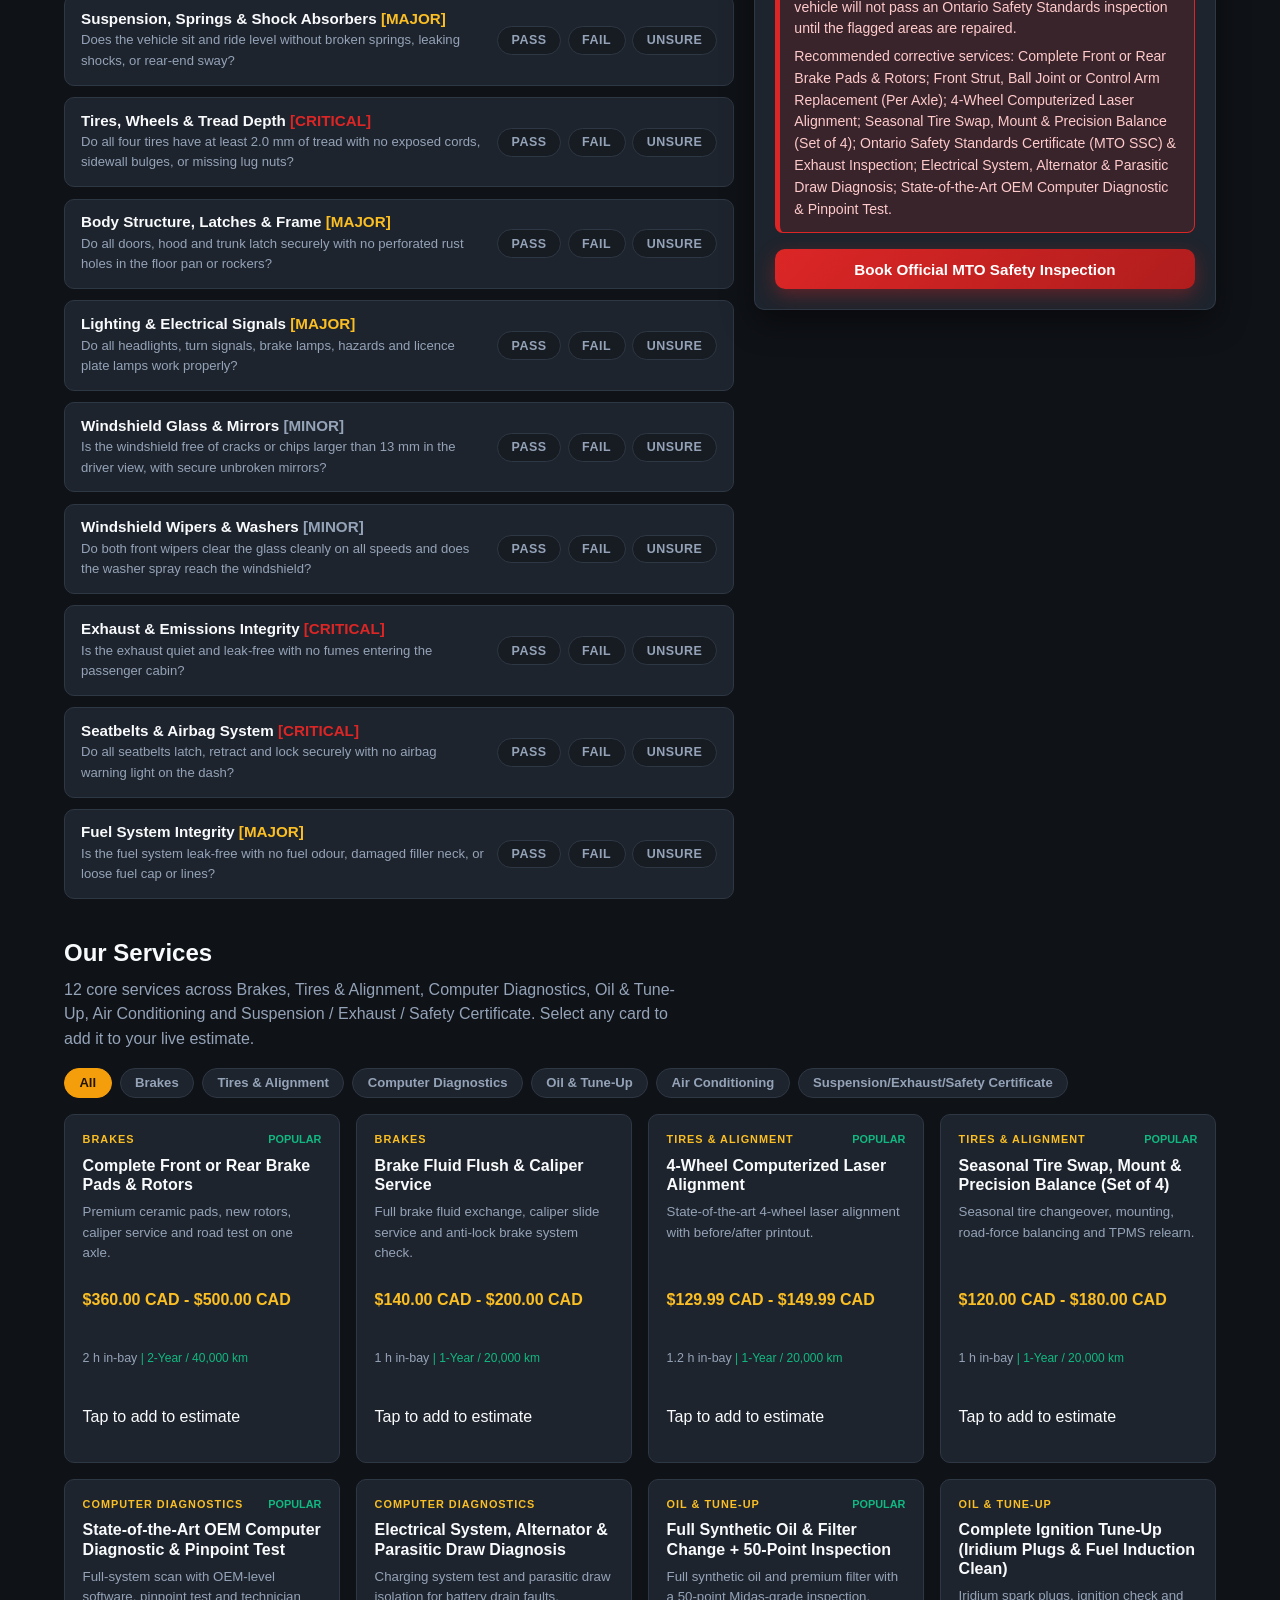
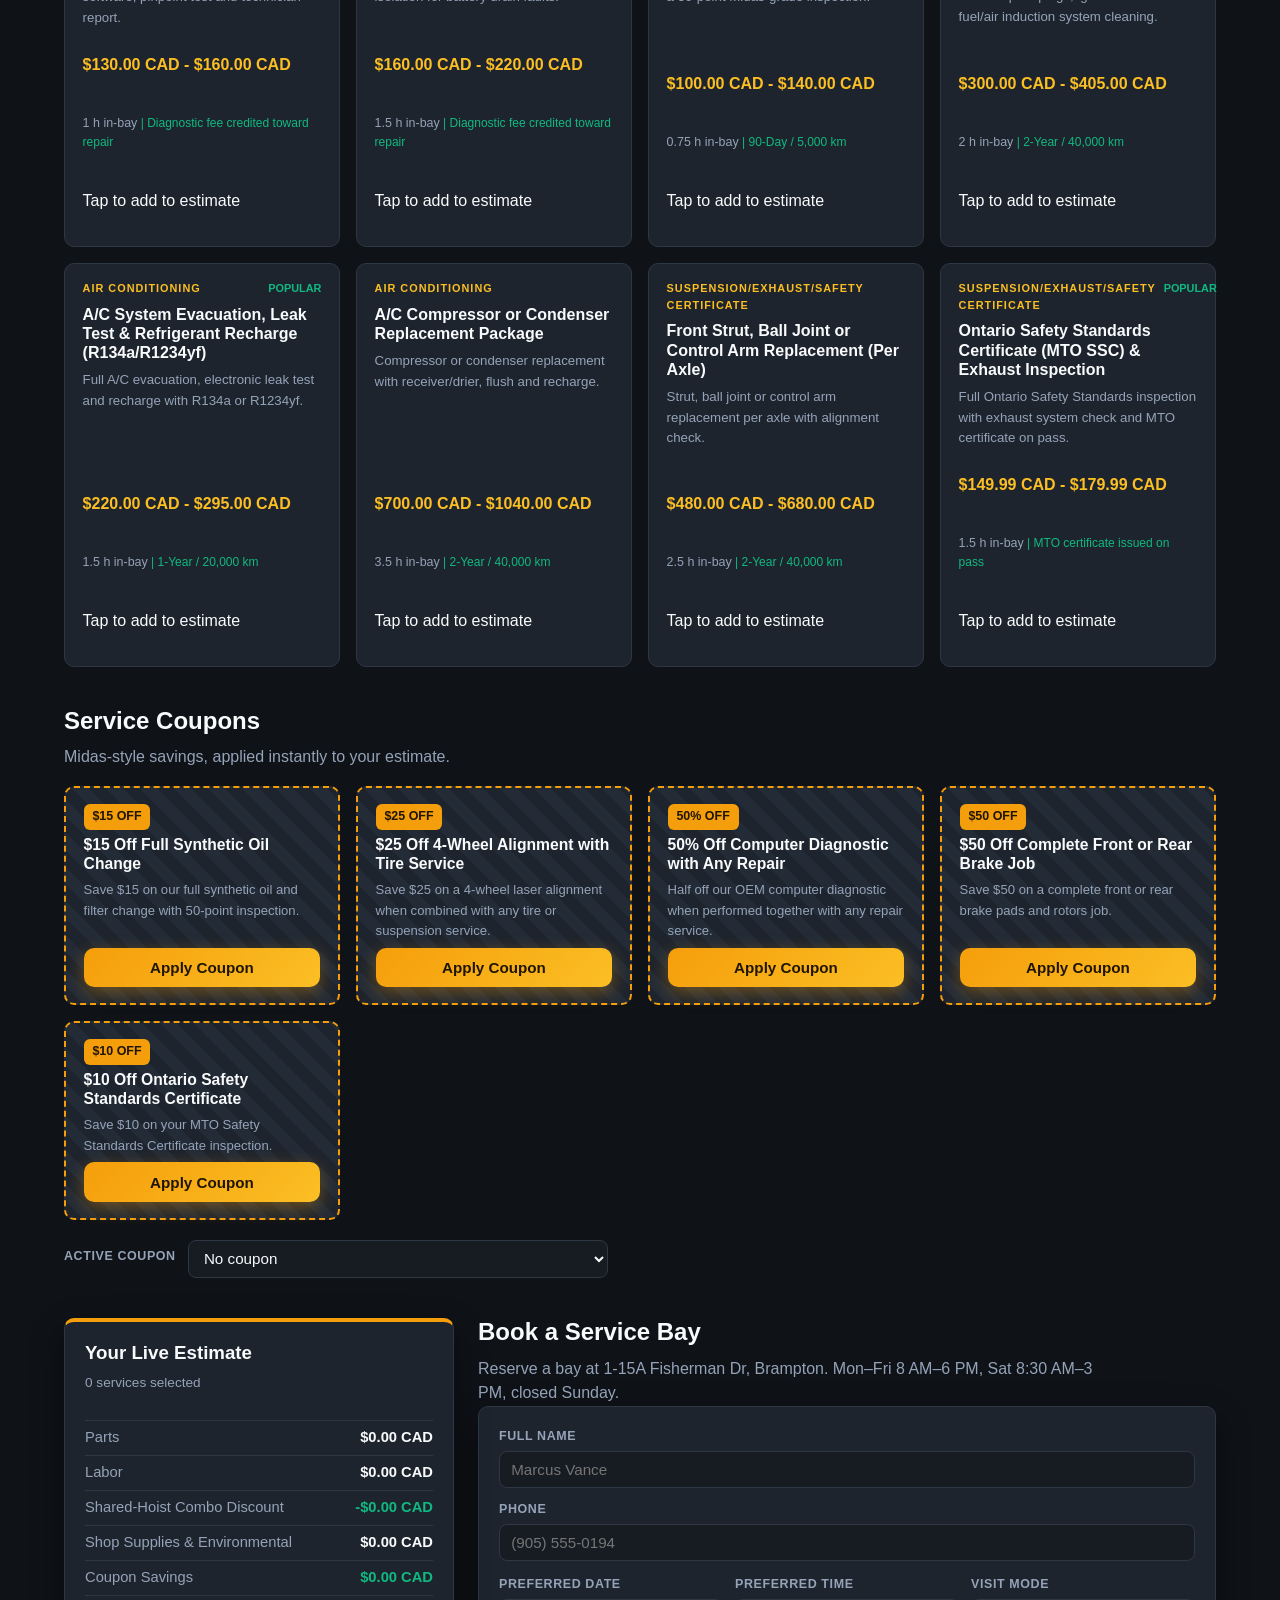
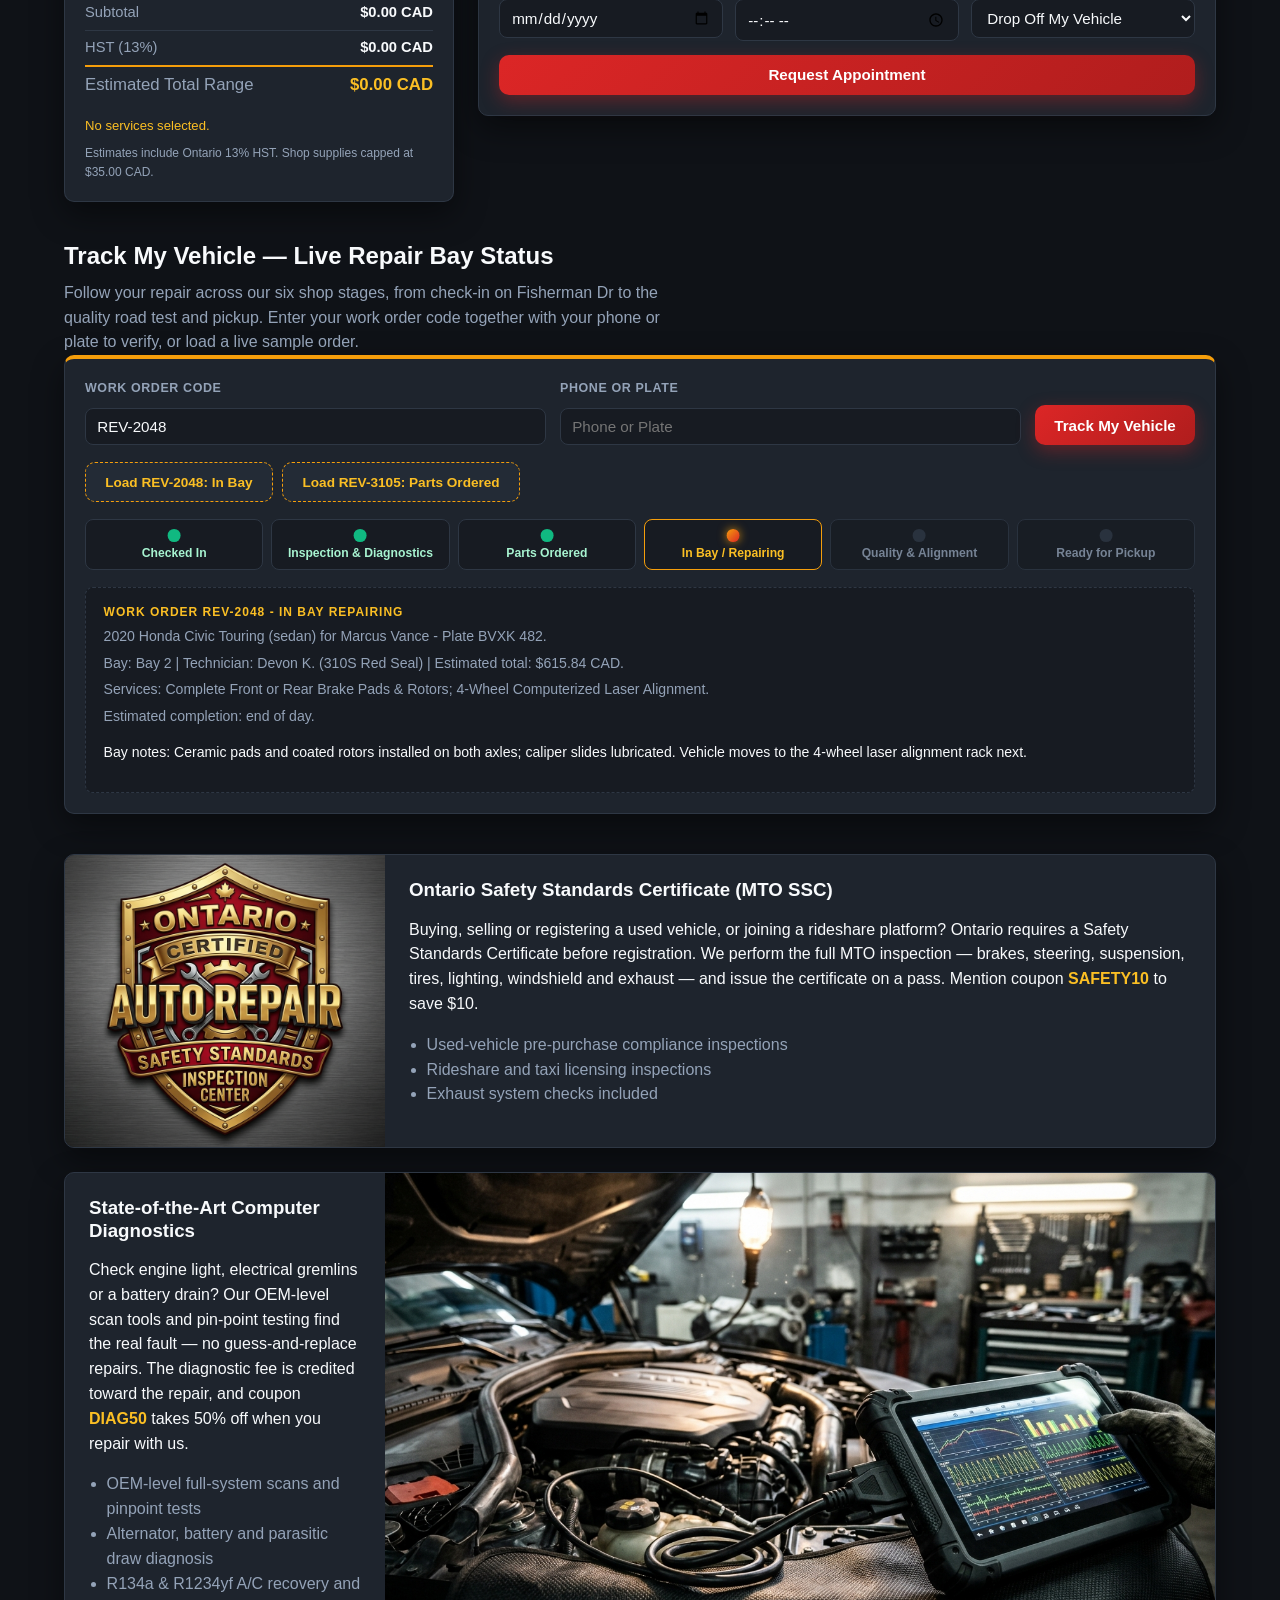
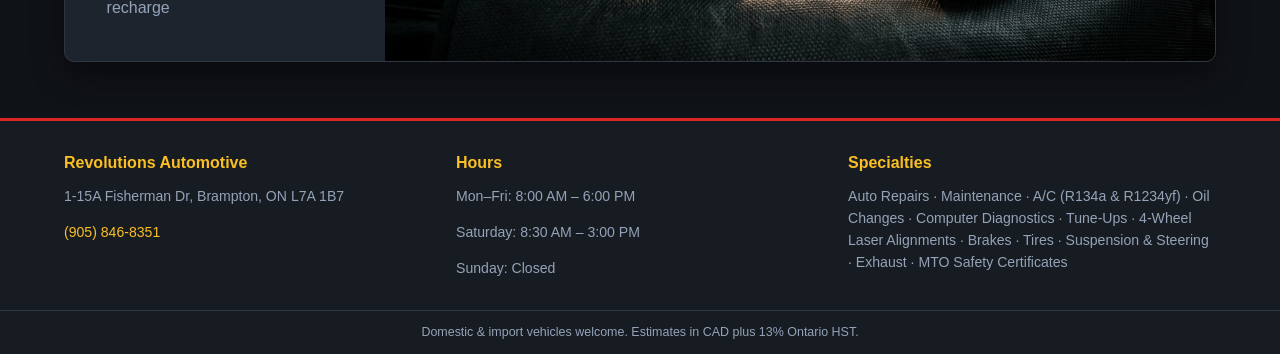
==== commit 6f6efc58: "feat(phase2): complete diagnostic wizard, MTO safety pre-check, and live bay tracker Generated by Mi" ====
--- a/index.html
+++ b/index.html
@@ -27,9 +27,12 @@
     </div>
     <nav class="quick-nav" aria-label="Page sections">
       <a href="#symptom-section">Symptom Checker</a>
+      <a href="#wizard-section">Noise Wizard</a>
       <a href="#catalog-section">Services</a>
+      <a href="#safety-precheck-section">MTO Pre-Check</a>
       <a href="#coupon-section">Coupons</a>
       <a href="#booking-section">Book a Bay</a>
+      <a href="#bay-tracker-section">Track My Vehicle</a>
       <a href="#safety-showcase">MTO Safety Certificate</a>
     </nav>
   </header>
@@ -93,6 +96,38 @@
       </header>
       <div id="symptom-chips" class="chip-row" aria-label="Vehicle symptoms"></div>
       <div id="symptom-recommendations" class="symptom-recommendations" aria-live="polite"></div>
+    </section>
+
+    <section class="section" id="wizard-section">
+      <header class="section-head">
+        <h2>What&rsquo;s That Noise / Warning Light?</h2>
+        <p>Answer two quick questions and our diagnostic wizard triages the symptom &mdash; tow-in emergency, urgent booking or routine inspection &mdash; with likely root causes and Red Seal technician notes. Finish the wizard to add the recommended diagnostic service straight to your live estimate.</p>
+      </header>
+      <div id="wizard-container" class="wizard-container" role="region" aria-label="Interactive diagnostic wizard">
+        <div id="wizard-step-indicator" class="wizard-step-indicator" aria-live="polite">Step 1 of 3 &mdash; Select the anomaly you are experiencing</div>
+        <div id="wizard-options" class="wizard-options" role="group" aria-label="Diagnostic wizard answer options"></div>
+        <div id="wizard-result-card" class="wizard-result-card" aria-live="polite" hidden>
+          <button id="btn-wizard-add-service" type="button" class="btn btn-wizard-cta">Add Diagnostic Service to Estimate</button>
+        </div>
+      </div>
+    </section>
+
+    <section class="section" id="safety-precheck-section">
+      <header class="section-head">
+        <h2>Ontario Safety Standards Certificate (MTO SSC) Pre-Check</h2>
+        <p>Selling or registering a used vehicle, or driving for a rideshare platform in Brampton? Walk the 11 official MTO inspection areas with our interactive pre-check and see your readiness score before booking the certification inspection at 1-15A Fisherman Dr.</p>
+      </header>
+      <div class="safety-layout">
+        <div id="safety-checklist-container" class="safety-checklist-container" aria-label="Ontario MTO inspection pre-check checklist"></div>
+        <aside class="safety-verdict" aria-label="Readiness verdict">
+          <div id="safety-score-gauge" class="safety-score-gauge" role="status">
+            <span class="gauge-percent">0%</span>
+            <span class="gauge-label">Readiness Score</span>
+          </div>
+          <div id="safety-summary-alert" class="safety-summary-alert" aria-live="polite"></div>
+          <button id="btn-safety-book-inspection" type="button" class="btn btn-primary">Book Official MTO Safety Inspection</button>
+        </aside>
+      </div>
     </section>
 
     <section class="section" id="catalog-section">
@@ -181,6 +216,40 @@
       </section>
     </div>
 
+    <section class="section" id="bay-tracker-section">
+      <header class="section-head">
+        <h2>Track My Vehicle &mdash; Live Repair Bay Status</h2>
+        <p>Follow your repair across our six shop stages, from check-in on Fisherman Dr to the quality road test and pickup. Enter your work order code together with your phone or plate to verify, or load a live sample order.</p>
+      </header>
+      <div class="tracker-panel">
+        <div class="tracker-form">
+          <div class="tracker-field">
+            <label for="tracker-input-code">Work Order Code</label>
+            <input id="tracker-input-code" type="text" placeholder="REV-2048" autocomplete="off">
+          </div>
+          <div class="tracker-field">
+            <label for="tracker-input-phone">Phone or Plate</label>
+            <input id="tracker-input-phone" type="text" placeholder="Phone or Plate" autocomplete="off">
+          </div>
+          <button id="btn-track-vehicle" type="button" class="btn btn-primary btn-track">Track My Vehicle</button>
+        </div>
+        <div class="tracker-samples">
+          <button id="btn-track-sample-1" type="button" class="btn btn-sample-alt">Load REV-2048: In Bay</button>
+          <button id="btn-track-sample-2" type="button" class="btn btn-sample-alt">Load REV-3105: Parts Ordered</button>
+        </div>
+        <div id="tracker-feedback" class="tracker-feedback" aria-live="polite"></div>
+        <ol id="tracker-status-timeline" class="tracker-status-timeline" aria-label="Repair progress stages">
+          <li class="tl-step">Checked In</li>
+          <li class="tl-step">Inspection &amp; Diagnostics</li>
+          <li class="tl-step">Parts Ordered</li>
+          <li class="tl-step">In Bay / Repairing</li>
+          <li class="tl-step">Quality &amp; Alignment</li>
+          <li class="tl-step">Ready for Pickup</li>
+        </ol>
+        <div id="tracker-technician-notes" class="tracker-technician-notes" aria-live="polite"></div>
+      </div>
+    </section>
+
     <section class="section showcase" id="safety-showcase">
       <article class="showcase-card">
         <img src="assets/safety_badge.jpg" alt="Ontario Certified Auto Repair and Safety Standards Inspection Center emblem" class="showcase-img">
--- a/styles.css
+++ b/styles.css
@@ -609,3 +609,374 @@
   .showcase-card-reverse .showcase-img { order: 0; }
   .masthead { justify-content: center; }
 }
+
+/* ------------------------------------------------------------------ */
+/* Phase 2: Diagnostic wizard                                           */
+/* ------------------------------------------------------------------ */
+
+.wizard-container {
+  background: var(--surface);
+  border: 1px solid var(--border);
+  border-top: 4px solid var(--crimson);
+  border-radius: var(--radius);
+  box-shadow: var(--shadow);
+  padding: 1.25rem;
+  display: grid;
+  gap: 1rem;
+}
+
+.wizard-step-indicator {
+  font-size: 0.85rem;
+  font-weight: 800;
+  text-transform: uppercase;
+  letter-spacing: 1px;
+  color: var(--gold-bright);
+  border: 1px dashed var(--gold);
+  border-radius: 8px;
+  background: rgba(245, 158, 11, 0.06);
+  padding: 0.55rem 0.9rem;
+}
+
+.wizard-options {
+  display: grid;
+  grid-template-columns: repeat(auto-fill, minmax(240px, 1fr));
+  gap: 0.75rem;
+}
+
+.wizard-option {
+  font-family: var(--font);
+  font-size: 0.92rem;
+  font-weight: 600;
+  text-align: left;
+  color: var(--text-primary);
+  background: var(--surface-2);
+  border: 1px solid var(--border);
+  border-radius: var(--radius);
+  padding: 0.85rem 1rem;
+  min-height: 3rem;
+  cursor: pointer;
+  transition: border-color 0.12s ease, transform 0.12s ease;
+}
+
+.wizard-option:hover { border-color: var(--gold); transform: translateY(-2px); }
+
+.wizard-result-card {
+  border: 1px solid var(--border);
+  border-radius: var(--radius);
+  background: var(--surface-2);
+  padding: 1.1rem 1.25rem;
+  display: grid;
+  gap: 0.8rem;
+}
+
+.wizard-result-card[hidden] { display: none; }
+
+.btn-wizard-cta {
+  background: linear-gradient(135deg, var(--gold), var(--gold-bright));
+  color: #201500;
+  box-shadow: 0 6px 18px rgba(245, 158, 11, 0.35);
+  justify-self: start;
+}
+
+.triage-badge {
+  display: inline-block;
+  font-size: 0.78rem;
+  font-weight: 800;
+  text-transform: uppercase;
+  letter-spacing: 1px;
+  border-radius: 999px;
+  padding: 0.3rem 0.85rem;
+  border: 1px solid transparent;
+}
+
+.triage-tow_now {
+  color: #fecaca;
+  background: rgba(220, 38, 38, 0.2);
+  border-color: var(--crimson);
+  animation: triage-pulse 1.6s ease-in-out infinite;
+}
+
+.triage-schedule_urgent {
+  color: #fde68a;
+  background: rgba(245, 158, 11, 0.18);
+  border-color: var(--gold);
+}
+
+.triage-routine_inspect {
+  color: #bfdbfe;
+  background: rgba(59, 130, 246, 0.16);
+  border-color: #3b82f6;
+}
+
+.wizard-cause-list { margin: 0; padding-left: 1.1rem; color: var(--text-muted); font-size: 0.9rem; }
+
+.wizard-tech-notes { color: var(--text-muted); font-size: 0.85rem; margin: 0; }
+
+@keyframes triage-pulse {
+  0%, 100% { box-shadow: 0 0 0 0 rgba(220, 38, 38, 0.55); }
+  50% { box-shadow: 0 0 0 7px rgba(220, 38, 38, 0); }
+}
+
+/* ------------------------------------------------------------------ */
+/* Phase 2: Ontario MTO safety pre-check                               */
+/* ------------------------------------------------------------------ */
+
+.safety-layout {
+  display: grid;
+  grid-template-columns: 1.45fr 1fr;
+  gap: 1.25rem;
+  align-items: start;
+}
+
+.safety-checklist-container { display: grid; gap: 0.7rem; }
+
+.safety-item {
+  background: var(--surface);
+  border: 1px solid var(--border);
+  border-radius: var(--radius);
+  padding: 0.85rem 1rem;
+  display: flex;
+  flex-wrap: wrap;
+  align-items: center;
+  justify-content: space-between;
+  gap: 0.75rem;
+}
+
+.safety-item-text { flex: 1 1 320px; }
+.safety-item-title { font-size: 0.95rem; font-weight: 700; margin: 0; }
+.safety-item-title .sev-critical { color: var(--crimson); }
+.safety-item-title .sev-major { color: var(--gold-bright); }
+.safety-item-title .sev-minor { color: var(--text-muted); }
+.safety-item-question { color: var(--text-muted); font-size: 0.82rem; margin: 0.15rem 0 0; }
+
+.safety-toggle-group { display: flex; gap: 0.4rem; }
+
+.safety-toggle {
+  font-family: var(--font);
+  font-size: 0.78rem;
+  font-weight: 800;
+  text-transform: uppercase;
+  letter-spacing: 0.5px;
+  color: var(--text-muted);
+  background: var(--bg-800);
+  border: 1px solid var(--border);
+  border-radius: 999px;
+  padding: 0.4rem 0.85rem;
+  min-width: 3.2rem;
+  cursor: pointer;
+  transition: border-color 0.12s ease, background 0.12s ease, color 0.12s ease;
+}
+
+.safety-toggle.toggle-pass.active {
+  color: #062b1c;
+  background: var(--emerald);
+  border-color: var(--emerald);
+}
+
+.safety-toggle.toggle-fail.active {
+  color: #fff;
+  background: var(--crimson);
+  border-color: var(--crimson);
+}
+
+.safety-toggle.toggle-unsure.active {
+  color: #201500;
+  background: var(--gold);
+  border-color: var(--gold);
+}
+
+.safety-verdict {
+  background: var(--surface);
+  border: 1px solid var(--border);
+  border-top: 4px solid var(--gold);
+  border-radius: var(--radius);
+  box-shadow: var(--shadow);
+  padding: 1.25rem;
+  display: grid;
+  gap: 1rem;
+  position: sticky;
+  top: 1rem;
+}
+
+.safety-score-gauge {
+  display: grid;
+  justify-items: center;
+  gap: 0.35rem;
+  border-radius: var(--radius);
+  border: 2px solid var(--border);
+  padding: 1.4rem 1rem;
+  background:
+    radial-gradient(closest-side, var(--surface-2) 79%, transparent 80% 100%),
+    conic-gradient(var(--gold) 0%, var(--surface-2) 0);
+}
+
+.safety-score-gauge.is-pass { border-color: var(--emerald); }
+.safety-score-gauge.is-advisory { border-color: var(--gold); }
+.safety-score-gauge.is-fail { border-color: var(--crimson); }
+
+.gauge-percent { font-size: 2.3rem; font-weight: 800; color: var(--gold-bright); }
+.safety-score-gauge.is-pass .gauge-percent { color: var(--emerald); }
+.safety-score-gauge.is-fail .gauge-percent { color: var(--crimson); }
+.gauge-label { font-size: 0.75rem; font-weight: 800; text-transform: uppercase; letter-spacing: 1.2px; color: var(--text-muted); }
+
+.safety-summary-alert {
+  border-radius: 8px;
+  border: 1px solid var(--border);
+  border-left: 5px solid var(--gold);
+  background: rgba(245, 158, 11, 0.08);
+  padding: 0.75rem 0.9rem;
+  font-size: 0.88rem;
+  min-height: 1.5rem;
+}
+
+.safety-summary-alert.is-pass {
+  border-color: var(--emerald);
+  border-left-color: var(--emerald);
+  background: rgba(16, 185, 129, 0.1);
+  color: #a7f3d0;
+}
+
+.safety-summary-alert.is-advisory {
+  border-color: var(--gold);
+  border-left-color: var(--gold);
+  background: rgba(245, 158, 11, 0.1);
+  color: #fde68a;
+}
+
+.safety-summary-alert.is-fail {
+  border-color: var(--crimson);
+  border-left-color: var(--crimson);
+  background: rgba(220, 38, 38, 0.14);
+  color: #fecaca;
+}
+
+/* ------------------------------------------------------------------ */
+/* Phase 2: Live repair bay & work order tracker                        */
+/* ------------------------------------------------------------------ */
+
+.tracker-panel {
+  background: var(--surface);
+  border: 1px solid var(--border);
+  border-top: 4px solid var(--gold);
+  border-radius: var(--radius);
+  box-shadow: var(--shadow);
+  padding: 1.25rem;
+  display: grid;
+  gap: 1.1rem;
+}
+
+.tracker-form {
+  display: grid;
+  grid-template-columns: 1fr 1fr auto;
+  gap: 0.9rem;
+  align-items: end;
+}
+
+.tracker-field { display: grid; gap: 0.3rem; }
+
+.btn-track { white-space: nowrap; }
+
+.tracker-samples { display: flex; flex-wrap: wrap; gap: 0.6rem; }
+
+.btn-sample-alt {
+  background: var(--surface-2);
+  color: var(--gold-bright);
+  border: 1px dashed var(--gold);
+  font-size: 0.85rem;
+}
+
+.tracker-feedback { font-size: 0.9rem; }
+.tracker-feedback:empty { display: none; }
+
+.tracker-status-timeline {
+  list-style: none;
+  margin: 0;
+  padding: 0;
+  display: grid;
+  grid-template-columns: repeat(6, 1fr);
+  gap: 0.5rem;
+}
+
+.tl-step {
+  position: relative;
+  text-align: center;
+  font-size: 0.76rem;
+  font-weight: 700;
+  color: var(--text-muted);
+  padding: 1.5rem 0.35rem 0.35rem;
+  border-radius: 8px;
+  background: var(--bg-800);
+  border: 1px solid var(--border);
+}
+
+.tl-step::before {
+  content: "";
+  position: absolute;
+  top: 0.55rem;
+  left: 50%;
+  transform: translateX(-50%);
+  width: 0.8rem;
+  height: 0.8rem;
+  border-radius: 50%;
+  background: var(--border);
+}
+
+.tl-step.is-complete { color: #a7f3d0; }
+.tl-step.is-complete::before { background: var(--emerald); }
+
+.tl-step.is-active {
+  color: var(--gold-bright);
+  border-color: var(--gold);
+  animation: bay-pulse 1.8s ease-in-out infinite;
+}
+
+.tl-step.is-active::before {
+  background: linear-gradient(135deg, var(--gold), var(--crimson));
+  box-shadow: 0 0 10px rgba(245, 158, 11, 0.8);
+}
+
+.tl-step.is-pending { color: var(--text-muted); opacity: 0.75; }
+
+@keyframes bay-pulse {
+  0%, 100% { box-shadow: 0 0 0 0 rgba(245, 158, 11, 0.5); }
+  50% { box-shadow: 0 0 14px 2px rgba(245, 158, 11, 0.45); }
+}
+
+.tracker-technician-notes {
+  border: 1px dashed var(--border);
+  border-radius: 8px;
+  background: var(--bg-800);
+  padding: 0.9rem 1.1rem;
+  font-size: 0.88rem;
+  min-height: 1.5rem;
+}
+
+.tracker-technician-notes:empty { display: none; }
+
+.tracker-notes-title {
+  font-size: 0.75rem;
+  font-weight: 800;
+  text-transform: uppercase;
+  letter-spacing: 1px;
+  color: var(--gold-bright);
+  margin: 0 0 0.3rem;
+}
+
+.tracker-notes-meta { color: var(--text-muted); margin: 0 0 0.3rem; }
+.tracker-notes-meta strong { color: var(--text-primary); }
+
+/* ------------------------------------------------------------------ */
+/* Phase 2: Responsive additions                                       */
+/* ------------------------------------------------------------------ */
+
+@media (max-width: 1024px) {
+  .safety-layout { grid-template-columns: 1fr; }
+  .safety-verdict { position: static; }
+}
+
+@media (max-width: 720px) {
+  .tracker-form { grid-template-columns: 1fr; }
+  .tracker-status-timeline { grid-template-columns: 1fr; }
+  .tl-step { text-align: left; padding: 0.55rem 0.7rem 0.55rem 2.4rem; }
+  .tl-step::before { top: 50%; left: 0.85rem; transform: translateY(-50%); }
+}
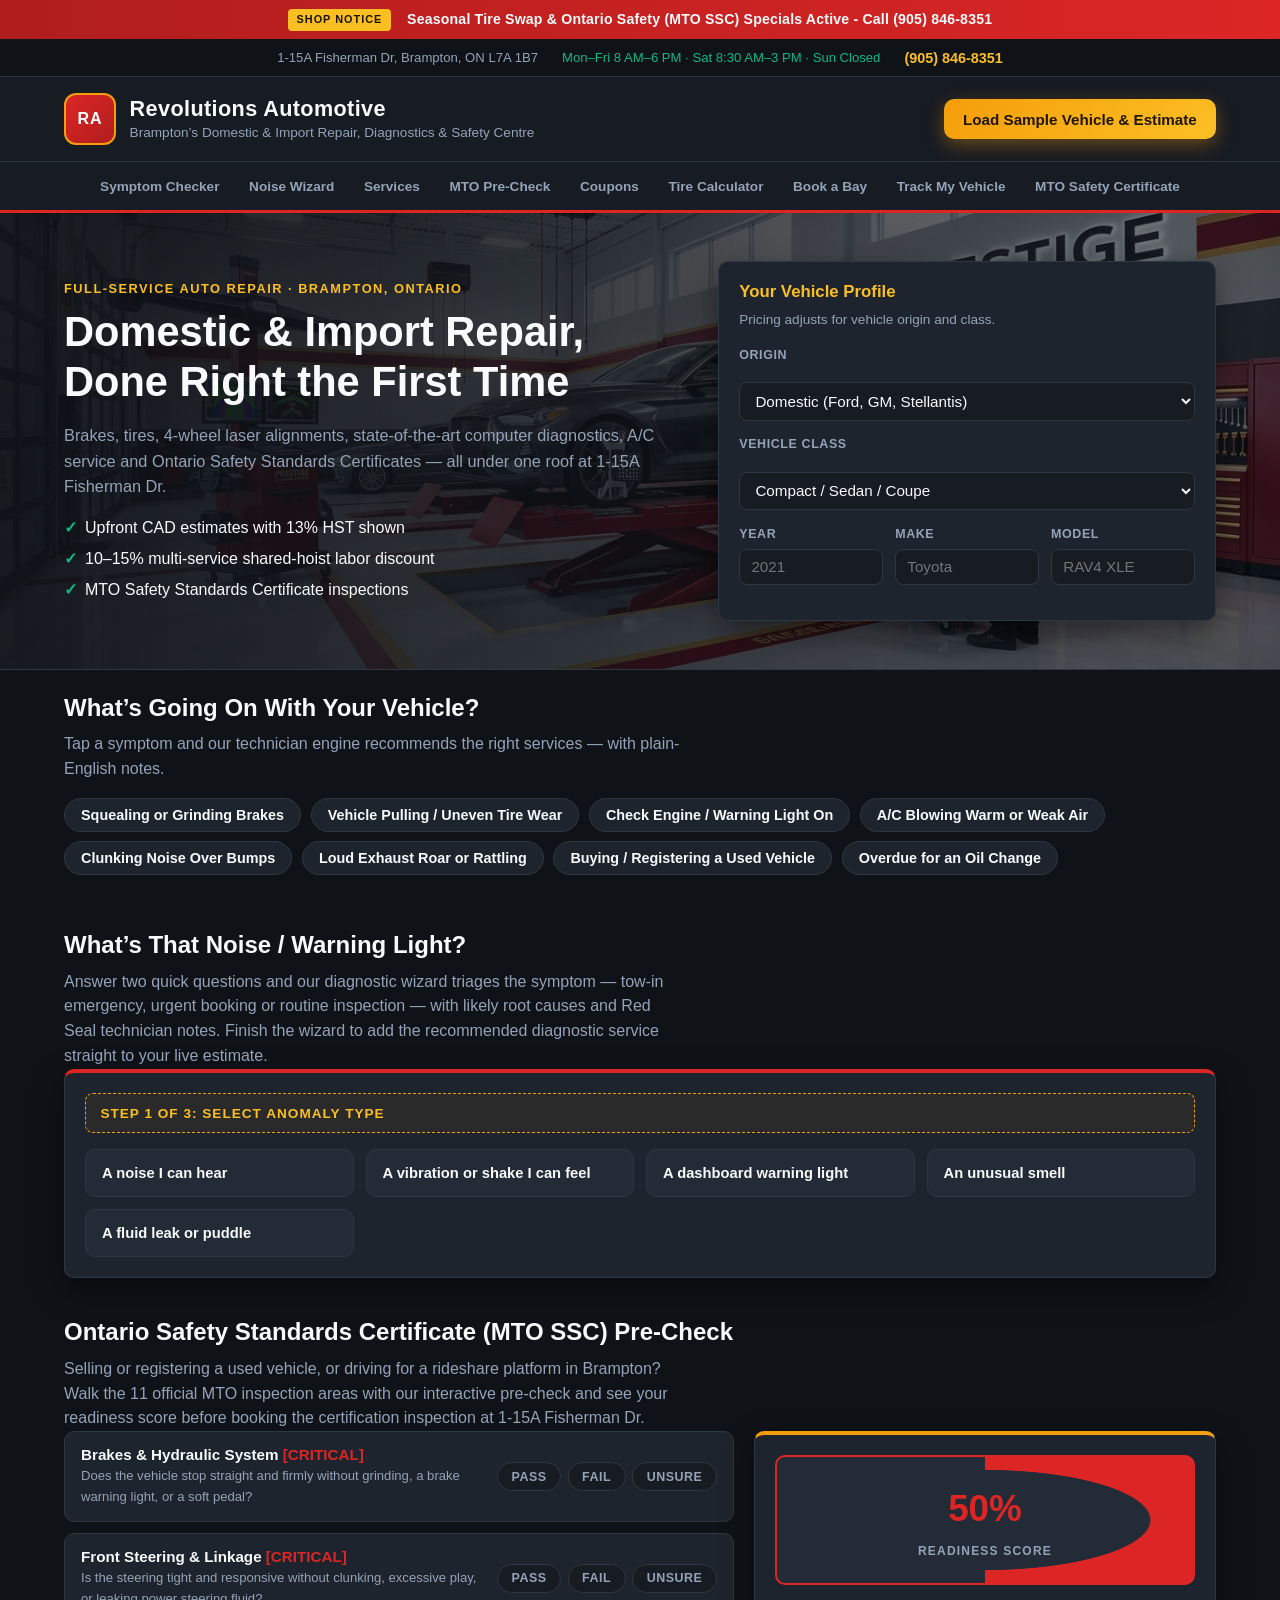
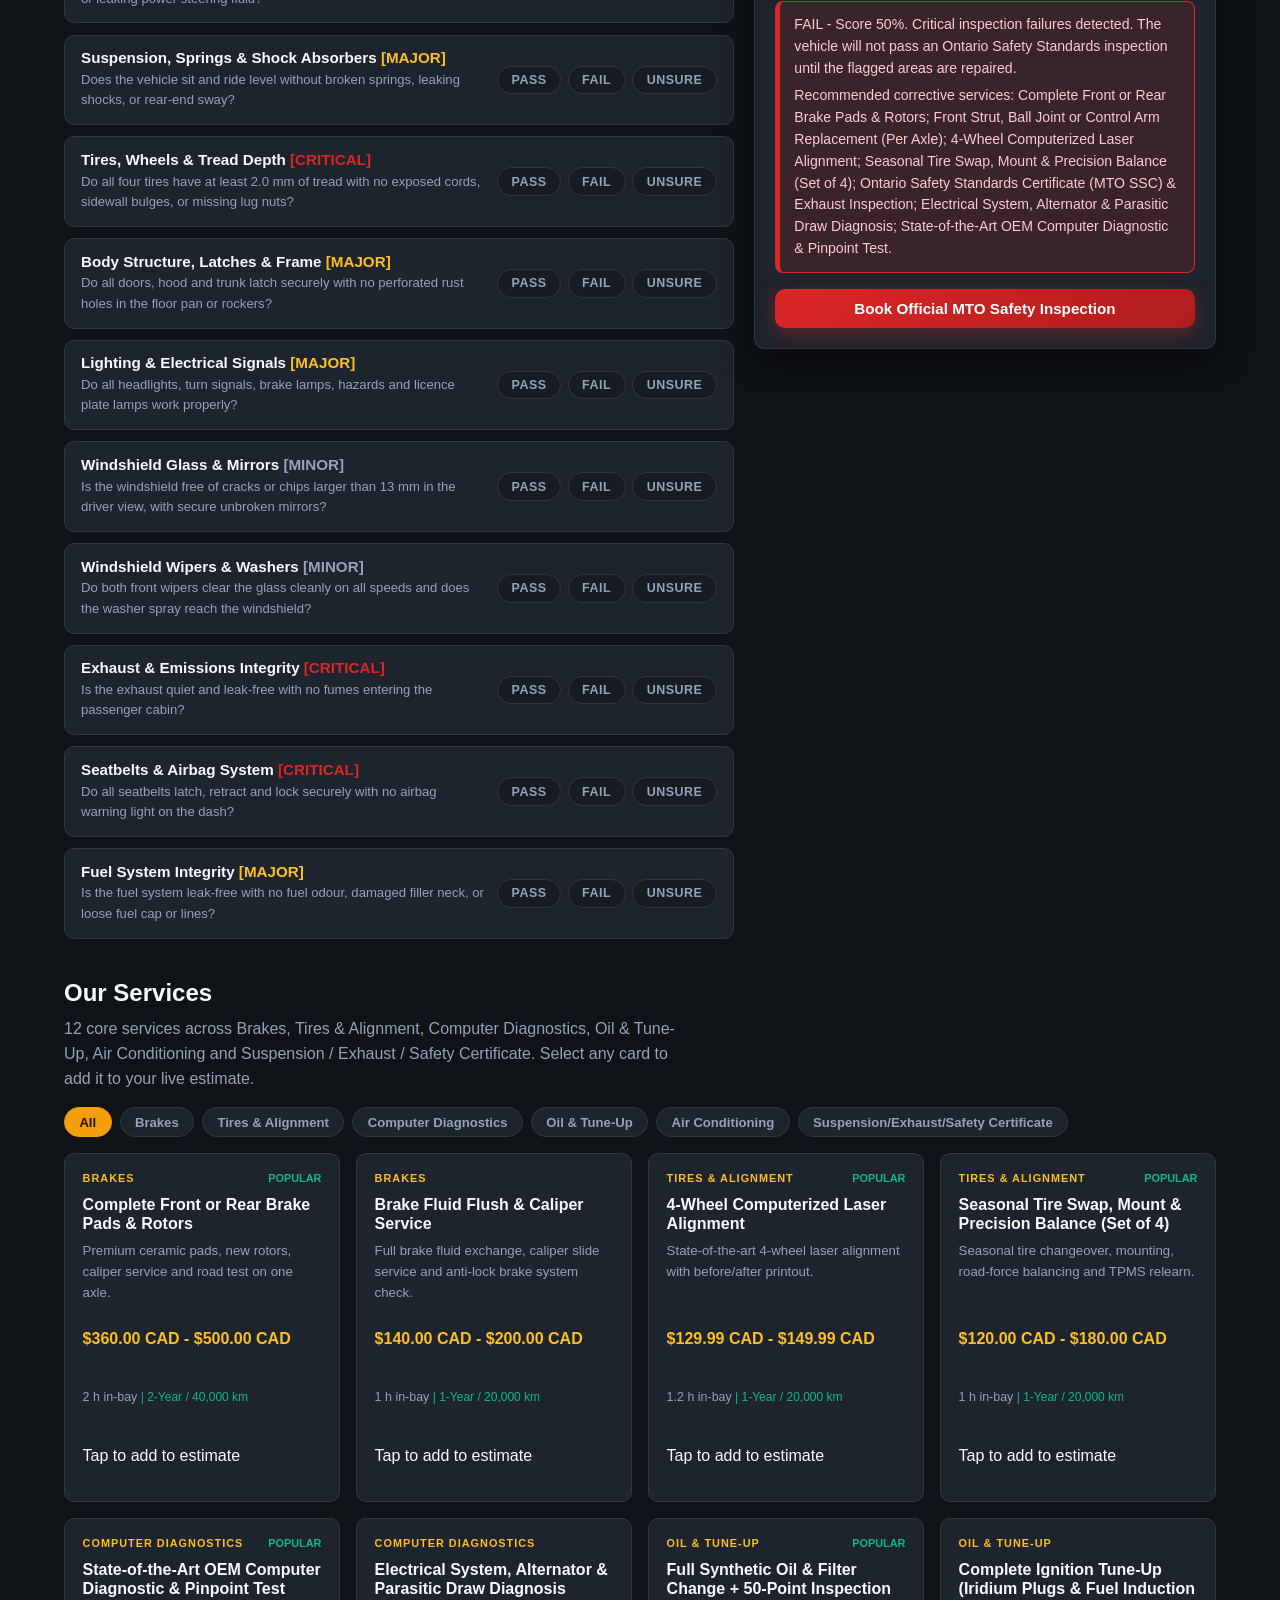
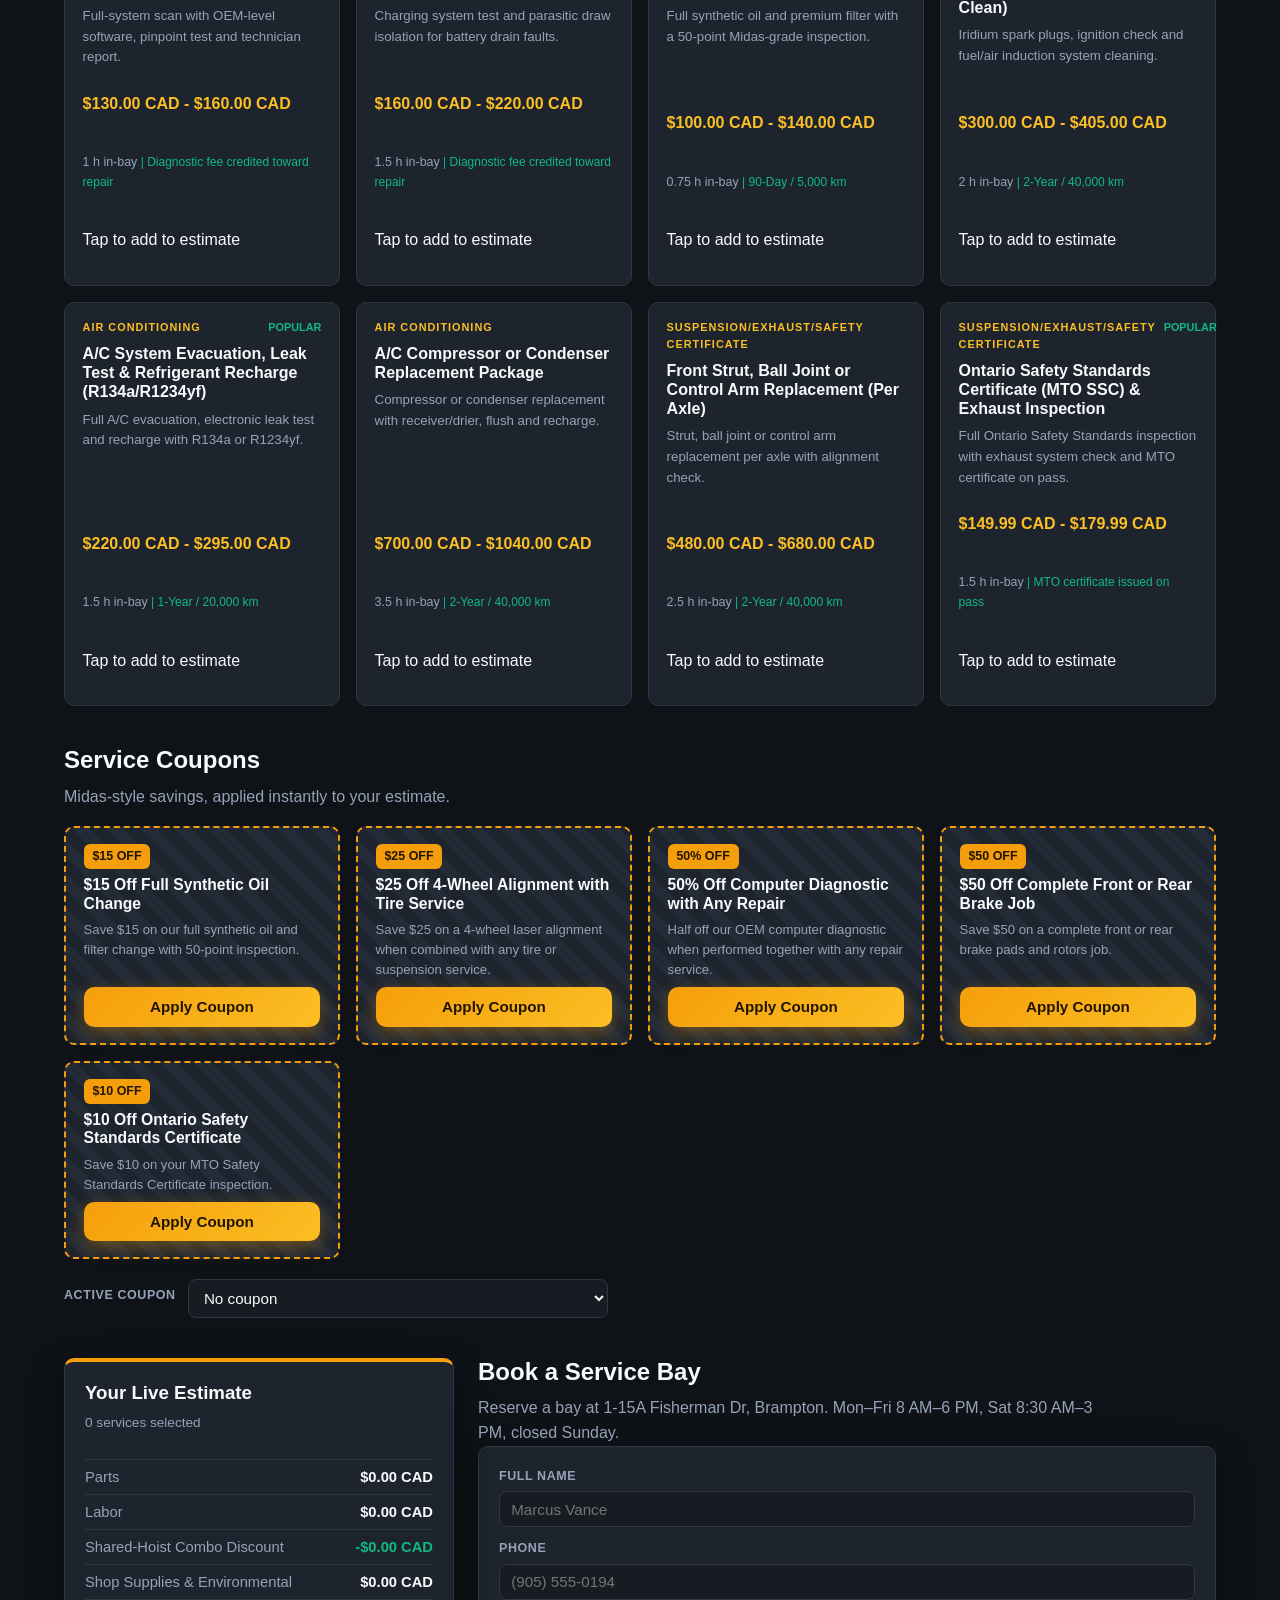
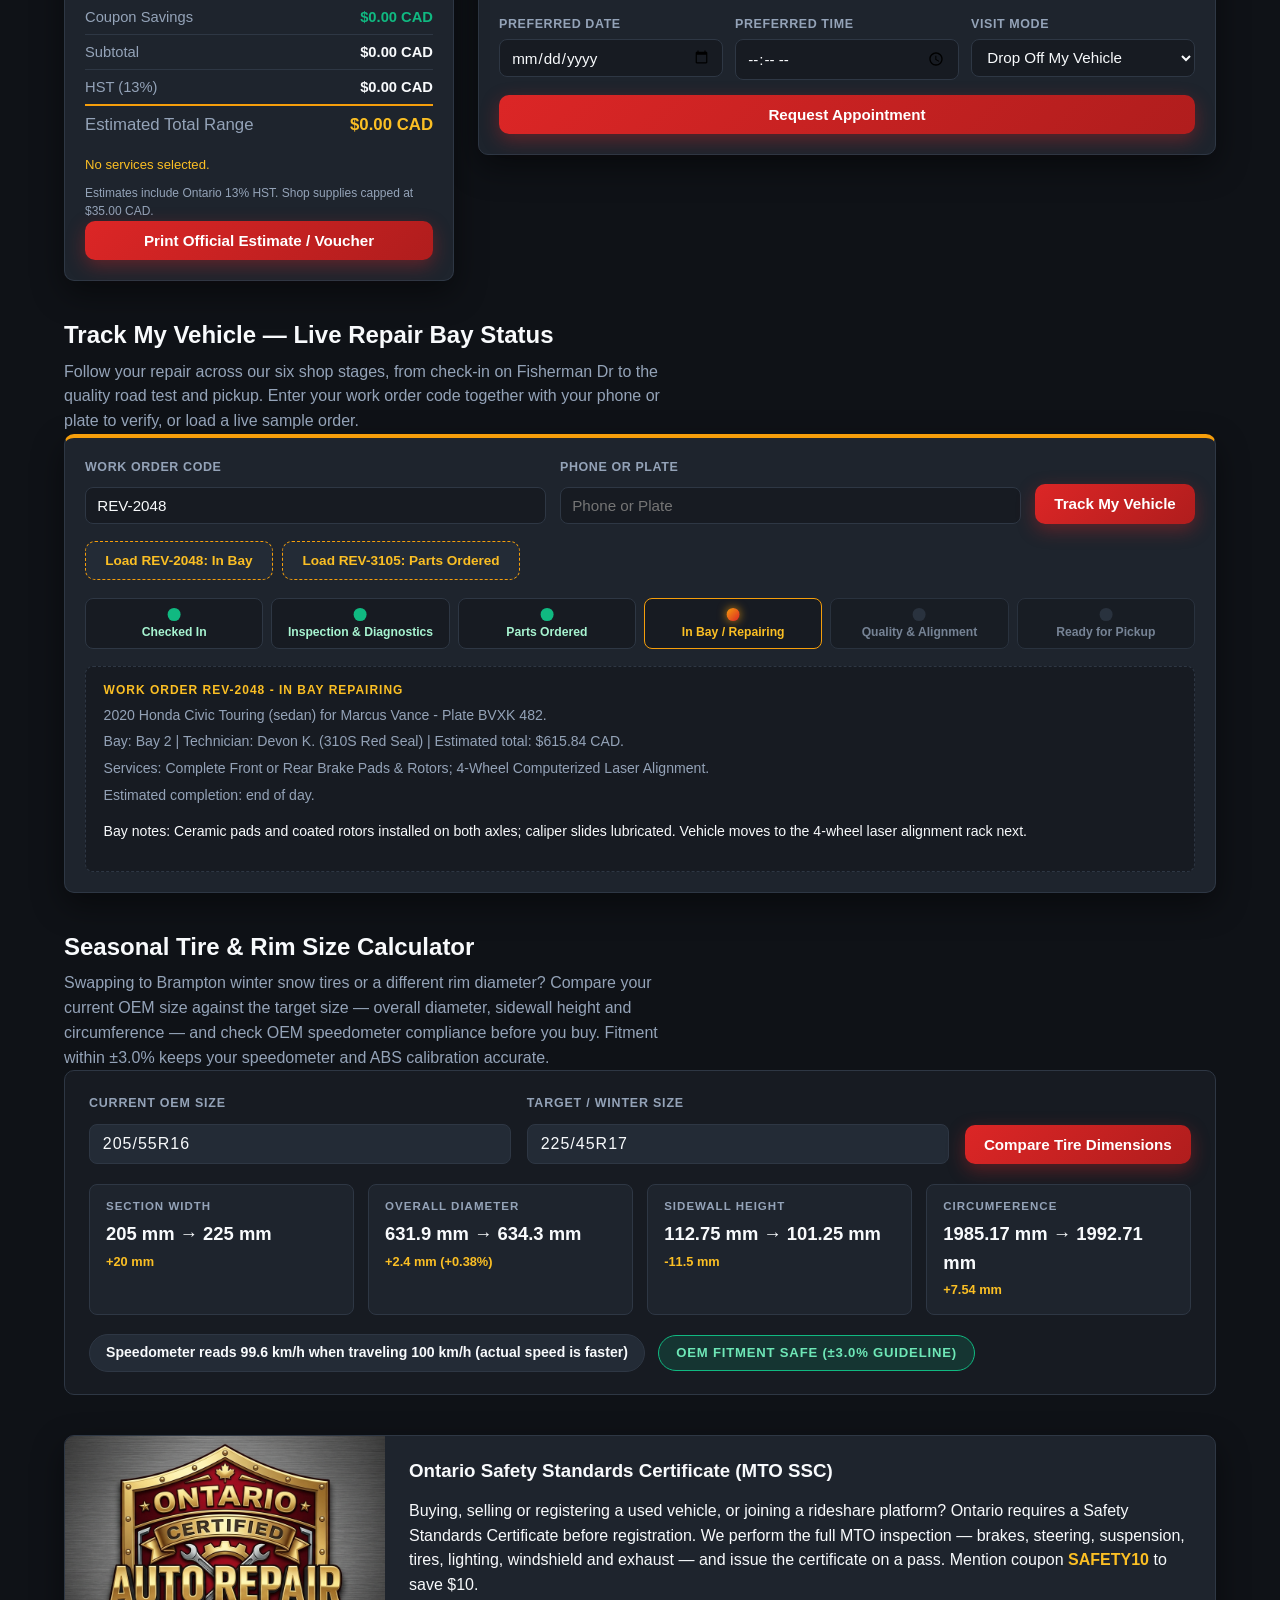
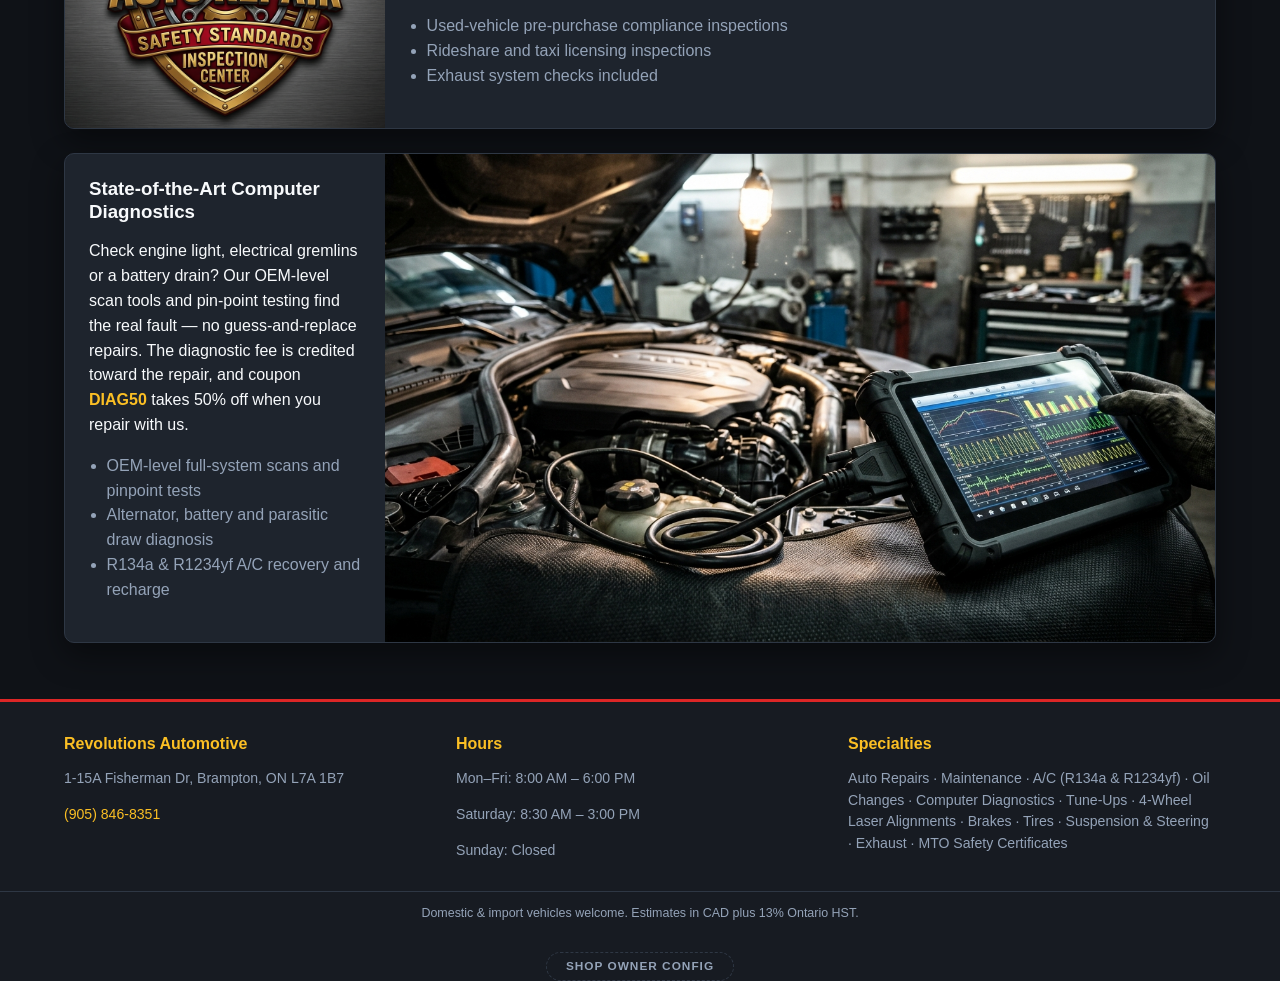
==== commit 545cfb65: "feat(phase3): complete voucher printing, tire calculator, SEO schema, and owner admin drawer Generat" ====
--- a/index.html
+++ b/index.html
@@ -6,8 +6,72 @@
   <title>Revolutions Automotive | Auto Repair, Diagnostics &amp; Tires in Brampton, ON</title>
   <meta name="description" content="Revolutions Automotive at 1-15A Fisherman Dr, Brampton, ON L7A 1B7. Full-service domestic &amp; import auto repair, computer diagnostics, 4-wheel laser alignments, brakes, tires, A/C and Ontario Safety Standards Certificates. Call (905) 846-8351.">
   <link rel="stylesheet" href="styles.css">
+  <script type="application/ld+json" id="seo-schema-json">
+  {
+    "@context": "https://schema.org",
+    "@type": "AutoRepair",
+    "@id": "https://revolutionsautomotive.ca/#autorepair",
+    "name": "Revolutions Automotive",
+    "description": "Full-service auto repair, maintenance, computer diagnostics, 4-wheel laser alignments, brakes, tires, air conditioning (R134a & R1234yf) and Ontario Safety Standards Certificates (MTO SSC) in Brampton, ON.",
+    "telephone": "+1-905-846-8351",
+    "priceRange": "$$",
+    "currenciesAccepted": "CAD",
+    "paymentAccepted": "Cash, Debit, Visa, Mastercard, American Express",
+    "address": {
+      "@type": "PostalAddress",
+      "streetAddress": "1-15A Fisherman Dr",
+      "addressLocality": "Brampton",
+      "addressRegion": "ON",
+      "postalCode": "L7A 1B7",
+      "addressCountry": "CA"
+    },
+    "geo": {
+      "@type": "GeoCoordinates",
+      "latitude": 43.7196,
+      "longitude": -79.7946
+    },
+    "openingHours": ["Mo-Fr 08:00-18:00", "Sa 08:30-15:00"],
+    "openingHoursSpecification": [
+      {
+        "@type": "OpeningHoursSpecification",
+        "dayOfWeek": ["Monday", "Tuesday", "Wednesday", "Thursday", "Friday"],
+        "opens": "08:00",
+        "closes": "18:00"
+      },
+      {
+        "@type": "OpeningHoursSpecification",
+        "dayOfWeek": ["Saturday"],
+        "opens": "08:30",
+        "closes": "15:00"
+      }
+    ],
+    "hasOfferCatalog": {
+      "@type": "OfferCatalog",
+      "name": "Revolutions Automotive Service Catalog",
+      "itemListElement": [
+        { "@type": "Offer", "priceCurrency": "CAD", "itemOffered": { "@type": "Service", "identifier": "brk_pads_rotors", "name": "Complete Front or Rear Brake Pads & Rotors", "category": "Brakes", "description": "Premium ceramic pads, new rotors, caliper service and road test on one axle." } },
+        { "@type": "Offer", "priceCurrency": "CAD", "itemOffered": { "@type": "Service", "identifier": "brk_fluid_caliper", "name": "Brake Fluid Flush & Caliper Service", "category": "Brakes", "description": "Full brake fluid exchange, caliper slide service and anti-lock brake system check." } },
+        { "@type": "Offer", "priceCurrency": "CAD", "itemOffered": { "@type": "Service", "identifier": "tir_align_4whl", "name": "4-Wheel Computerized Laser Alignment", "category": "Tires & Alignment", "description": "State-of-the-art 4-wheel laser alignment with before/after printout." } },
+        { "@type": "Offer", "priceCurrency": "CAD", "itemOffered": { "@type": "Service", "identifier": "tir_mount_balance", "name": "Seasonal Tire Swap, Mount & Precision Balance (Set of 4)", "category": "Tires & Alignment", "description": "Seasonal tire changeover, mounting, road-force balancing and TPMS relearn." } },
+        { "@type": "Offer", "priceCurrency": "CAD", "itemOffered": { "@type": "Service", "identifier": "diag_computer_scan", "name": "State-of-the-Art OEM Computer Diagnostic & Pinpoint Test", "category": "Computer Diagnostics", "description": "Full-system scan with OEM-level software, pinpoint test and technician report." } },
+        { "@type": "Offer", "priceCurrency": "CAD", "itemOffered": { "@type": "Service", "identifier": "diag_elec_parasitic", "name": "Electrical System, Alternator & Parasitic Draw Diagnosis", "category": "Computer Diagnostics", "description": "Charging system test and parasitic draw isolation for battery drain faults." } },
+        { "@type": "Offer", "priceCurrency": "CAD", "itemOffered": { "@type": "Service", "identifier": "oil_full_synth", "name": "Full Synthetic Oil & Filter Change + 50-Point Inspection", "category": "Oil & Tune-Up", "description": "Full synthetic oil and premium filter with a 50-point Midas-grade inspection." } },
+        { "@type": "Offer", "priceCurrency": "CAD", "itemOffered": { "@type": "Service", "identifier": "tune_spark_induction", "name": "Complete Ignition Tune-Up (Iridium Plugs & Fuel Induction Clean)", "category": "Oil & Tune-Up", "description": "Iridium spark plugs, ignition check and fuel/air induction system cleaning." } },
+        { "@type": "Offer", "priceCurrency": "CAD", "itemOffered": { "@type": "Service", "identifier": "ac_evac_recharge", "name": "A/C System Evacuation, Leak Test & Refrigerant Recharge (R134a/R1234yf)", "category": "Air Conditioning", "description": "Full A/C evacuation, electronic leak test and recharge with R134a or R1234yf." } },
+        { "@type": "Offer", "priceCurrency": "CAD", "itemOffered": { "@type": "Service", "identifier": "ac_compressor_cond", "name": "A/C Compressor or Condenser Replacement Package", "category": "Air Conditioning", "description": "Compressor or condenser replacement with receiver/drier, flush and recharge." } },
+        { "@type": "Offer", "priceCurrency": "CAD", "itemOffered": { "@type": "Service", "identifier": "sus_strut_control", "name": "Front Strut, Ball Joint or Control Arm Replacement (Per Axle)", "category": "Suspension/Exhaust/Safety Certificate", "description": "Strut, ball joint or control arm replacement per axle with alignment check." } },
+        { "@type": "Offer", "priceCurrency": "CAD", "itemOffered": { "@type": "Service", "identifier": "mto_safety_exhaust", "name": "Ontario Safety Standards Certificate (MTO SSC) & Exhaust Inspection", "category": "Suspension/Exhaust/Safety Certificate", "description": "Full Ontario Safety Standards inspection with exhaust system check and MTO certificate on pass." } }
+      ]
+    }
+  }
+  </script>
 </head>
 <body>
+
+  <div id="announcement-banner" class="announcement-banner" role="region" aria-label="Shop announcement">
+    <span class="banner-flag">Shop Notice</span>
+    <span id="announcement-banner-text">Brampton Drivers: Book Winter Tire Changeovers &amp; MTO Safety Inspections Early!</span>
+  </div>
 
   <header class="site-header">
     <div class="utility-bar">
@@ -31,6 +95,7 @@
       <a href="#catalog-section">Services</a>
       <a href="#safety-precheck-section">MTO Pre-Check</a>
       <a href="#coupon-section">Coupons</a>
+      <a href="#tire-calc-section">Tire Calculator</a>
       <a href="#booking-section">Book a Bay</a>
       <a href="#bay-tracker-section">Track My Vehicle</a>
       <a href="#safety-showcase">MTO Safety Certificate</a>
@@ -175,6 +240,7 @@
         </dl>
         <p id="est-coupon-status" class="est-coupon-status">No coupon selected.</p>
         <p class="est-fineprint">Estimates include Ontario 13% HST. Shop supplies capped at $35.00 CAD.</p>
+        <button id="btn-print-estimate" type="button" class="btn btn-primary btn-print-estimate">Print Official Estimate / Voucher</button>
       </aside>
 
       <section class="section section-booking" id="booking-section">
@@ -247,6 +313,31 @@
           <li class="tl-step">Ready for Pickup</li>
         </ol>
         <div id="tracker-technician-notes" class="tracker-technician-notes" aria-live="polite"></div>
+      </div>
+    </section>
+
+    <section class="section" id="tire-calc-section" aria-labelledby="tire-calc-heading">
+      <header class="section-head">
+        <h2 id="tire-calc-heading">Seasonal Tire &amp; Rim Size Calculator</h2>
+        <p>Swapping to Brampton winter snow tires or a different rim diameter? Compare your current OEM size against the target size &mdash; overall diameter, sidewall height and circumference &mdash; and check OEM speedometer compliance before you buy. Fitment within &plusmn;3.0% keeps your speedometer and ABS calibration accurate.</p>
+      </header>
+      <div class="tire-calc-panel">
+        <div class="tire-calc-form">
+          <div class="tire-field">
+            <label for="tire-input-current">Current OEM Size</label>
+            <input type="text" id="tire-input-current" value="205/55R16" placeholder="205/55R16" autocomplete="off">
+          </div>
+          <div class="tire-field">
+            <label for="tire-input-target">Target / Winter Size</label>
+            <input type="text" id="tire-input-target" value="225/45R17" placeholder="225/45R17" autocomplete="off">
+          </div>
+          <button id="btn-calc-tires" type="button" class="btn btn-primary">Compare Tire Dimensions</button>
+        </div>
+        <div id="tire-comparison-results" class="tire-comparison-results" aria-live="polite"></div>
+        <div class="tire-badges">
+          <div id="tire-speedo-diff" class="tire-speedo-chip">Speedometer at 100 km/h: &mdash;</div>
+          <span id="tire-fitment-badge" class="fitment-badge is-safe">SAFE FITMENT (&le; 3.0%)</span>
+        </div>
       </div>
     </section>
 
@@ -298,7 +389,74 @@
       </div>
     </div>
     <p class="footer-legal">Domestic &amp; import vehicles welcome. Estimates in CAD plus 13% Ontario HST.</p>
+    <button id="owner-drawer-toggle" type="button" class="owner-drawer-toggle" aria-controls="owner-drawer" aria-expanded="false">Shop Owner Config</button>
   </footer>
+
+  <aside id="owner-drawer" class="owner-drawer" aria-label="Shop Owner Configuration Drawer" hidden>
+    <div class="owner-auth">
+      <h3 class="owner-drawer-title">Shop Owner Admin</h3>
+      <p class="owner-hint">Enter the shop PIN to unlock live rate and banner overrides.</p>
+      <label for="owner-pin-input">Shop PIN</label>
+      <input type="password" id="owner-pin-input" maxlength="8" inputmode="numeric" placeholder="Enter 4-digit Shop PIN" autocomplete="off">
+      <button id="btn-owner-unlock" type="button" class="btn btn-primary">Unlock Shop Admin</button>
+    </div>
+    <div id="owner-panel-content" class="owner-panel-content" hidden>
+      <div class="owner-field">
+        <label for="owner-labor-rate-input">Hourly Labor Rate (CAD/hr)</label>
+        <input type="number" id="owner-labor-rate-input" step="5" min="50" max="300" value="130.00">
+      </div>
+      <div class="owner-field">
+        <label for="owner-supplies-cap-input">Shop Supplies Cap (CAD)</label>
+        <input type="number" id="owner-supplies-cap-input" step="5" min="0" max="150" value="35.00">
+      </div>
+      <div class="owner-field">
+        <label for="owner-banner-text-input">Announcement Banner Text</label>
+        <input type="text" id="owner-banner-text-input" placeholder="Update top banner announcement">
+      </div>
+      <div class="owner-actions">
+        <button id="btn-owner-save" type="button" class="btn btn-primary">Save Config Overrides</button>
+        <button id="btn-owner-export-csv" type="button" class="btn btn-sample-alt">Export Bookings to CSV</button>
+      </div>
+    </div>
+    <div id="owner-status-feedback" class="owner-status-feedback" role="status" aria-live="polite"></div>
+  </aside>
+
+  <div id="voucher-modal" class="modal-overlay" role="dialog" aria-modal="true" aria-labelledby="voucher-modal-title" hidden>
+    <div class="voucher-modal-frame">
+      <div class="voucher-modal-actions">
+        <button id="btn-print-voucher" type="button" class="btn btn-primary">Print Voucher / Save as PDF</button>
+        <button id="btn-close-voucher" type="button" class="btn btn-sample-alt">Close</button>
+      </div>
+      <article id="voucher-print-area" class="voucher-sheet">
+        <header class="voucher-sheet-head">
+          <div class="voucher-brand">
+            <div class="brand-mark">RA</div>
+            <div>
+              <h3 id="voucher-modal-title">Revolutions Automotive &mdash; Official Service Estimate Voucher</h3>
+              <p>1-15A Fisherman Dr, Brampton, ON L7A 1B7 &middot; (905) 846-8351</p>
+            </div>
+          </div>
+        </header>
+        <p class="voucher-code-line">Voucher Code: <span id="voucher-code-display" class="voucher-code">REV-VOUCH----</span></p>
+        <p class="voucher-expiry-line">Valid until: <span id="voucher-expiry-date">&mdash;</span></p>
+        <table class="voucher-table">
+          <thead>
+            <tr><th>Service</th><th>Parts</th><th>Labor</th></tr>
+          </thead>
+          <tbody id="voucher-line-items">
+            <tr><td colspan="3">No services selected yet &mdash; build an estimate to print.</td></tr>
+          </tbody>
+        </table>
+        <dl class="voucher-totals">
+          <div><dt>Shop Supplies &amp; Environmental</dt><dd id="voucher-supplies">&mdash;</dd></div>
+          <div><dt>Subtotal</dt><dd id="voucher-subtotal">&mdash;</dd></div>
+          <div><dt>HST (13%)</dt><dd id="voucher-hst">&mdash;</dd></div>
+          <div class="voucher-total-row"><dt>Estimated Total Range (CAD)</dt><dd id="voucher-total">&mdash;</dd></div>
+        </dl>
+        <p class="voucher-disclaimer">Estimate valid for 30 days from issue. Services carry the shop warranty stated per line item; parts and labor warranties honored at Revolutions Automotive, 1-15A Fisherman Dr, Brampton, ON. Shop supplies billed at 5% of labor, capped at $35.00 CAD. Prices in CAD plus 13% Ontario HST and subject to vehicle inspection. Cannot be combined with other offers unless specified. Present this voucher at time of service.</p>
+      </article>
+    </div>
+  </div>
 
   <script src="revolutions_engine.js"></script>
   <script src="app.js"></script>
--- a/styles.css
+++ b/styles.css
@@ -980,3 +980,444 @@
   .tl-step { text-align: left; padding: 0.55rem 0.7rem 0.55rem 2.4rem; }
   .tl-step::before { top: 50%; left: 0.85rem; transform: translateY(-50%); }
 }
+
+/* ------------------------------------------------------------------ */
+/* Phase 3: Announcement banner, tire calculator, voucher modal,      */
+/* owner config drawer and print stylesheet                          */
+/* ------------------------------------------------------------------ */
+
+.announcement-banner {
+  display: flex;
+  flex-wrap: wrap;
+  align-items: center;
+  justify-content: center;
+  gap: 0.6rem 1rem;
+  padding: 0.55rem 1.25rem;
+  background: linear-gradient(90deg, var(--crimson-dark), var(--crimson));
+  color: var(--text-primary);
+  font-size: 0.88rem;
+  font-weight: 600;
+  letter-spacing: 0.2px;
+  text-align: center;
+}
+
+.announcement-banner .banner-flag {
+  background: var(--gold-bright);
+  color: #1a1205;
+  text-transform: uppercase;
+  font-size: 0.68rem;
+  font-weight: 800;
+  letter-spacing: 1px;
+  padding: 0.15rem 0.55rem;
+  border-radius: 4px;
+}
+
+/* Tire & rim size calculator --------------------------------------- */
+
+.tire-calc-panel {
+  background: var(--bg-800);
+  border: 1px solid var(--border);
+  border-radius: var(--radius);
+  padding: 1.4rem 1.5rem;
+  display: grid;
+  gap: 1.2rem;
+}
+
+.tire-calc-form {
+  display: grid;
+  grid-template-columns: 1fr 1fr auto;
+  gap: 1rem;
+  align-items: end;
+}
+
+.tire-field { display: grid; gap: 0.35rem; }
+
+.tire-field label {
+  font-size: 0.78rem;
+  font-weight: 700;
+  text-transform: uppercase;
+  letter-spacing: 0.8px;
+  color: var(--text-muted);
+}
+
+.tire-field input {
+  padding: 0.65rem 0.8rem;
+  border-radius: 8px;
+  border: 1px solid var(--border);
+  background: var(--surface-2);
+  color: var(--text-primary);
+  font-family: var(--font);
+  font-size: 1rem;
+  letter-spacing: 1px;
+}
+
+.tire-field input:focus {
+  outline: 2px solid var(--gold);
+  border-color: var(--gold);
+}
+
+.tire-comparison-results {
+  display: grid;
+  grid-template-columns: repeat(auto-fit, minmax(180px, 1fr));
+  gap: 0.9rem;
+}
+
+.tire-comparison-results:empty { display: none; }
+
+.tire-metric-card {
+  background: var(--surface);
+  border: 1px solid var(--border);
+  border-radius: 8px;
+  padding: 0.85rem 1rem;
+}
+
+.tire-metric-label {
+  font-size: 0.72rem;
+  font-weight: 800;
+  text-transform: uppercase;
+  letter-spacing: 1px;
+  color: var(--text-muted);
+  margin: 0 0 0.25rem;
+}
+
+.tire-metric-value {
+  font-size: 1.15rem;
+  font-weight: 700;
+  color: var(--text-primary);
+  margin: 0;
+}
+
+.tire-metric-delta {
+  font-size: 0.8rem;
+  font-weight: 700;
+  margin: 0.2rem 0 0;
+  color: var(--gold-bright);
+}
+
+.tire-badges {
+  display: flex;
+  flex-wrap: wrap;
+  align-items: center;
+  gap: 0.8rem;
+}
+
+.tire-speedo-chip {
+  background: var(--surface-2);
+  border: 1px solid var(--border);
+  border-radius: 999px;
+  padding: 0.45rem 1rem;
+  font-size: 0.88rem;
+  font-weight: 600;
+  color: var(--text-primary);
+}
+
+.fitment-badge {
+  display: inline-block;
+  padding: 0.45rem 1.1rem;
+  border-radius: 999px;
+  font-size: 0.82rem;
+  font-weight: 800;
+  letter-spacing: 0.8px;
+  text-transform: uppercase;
+}
+
+.fitment-badge.is-safe {
+  background: rgba(16, 185, 129, 0.16);
+  border: 1px solid var(--emerald);
+  color: #6ee7b7;
+}
+
+.fitment-badge.is-caution {
+  background: rgba(220, 38, 38, 0.18);
+  border: 1px solid var(--crimson);
+  color: #fca5a5;
+  animation: bay-pulse 1.8s ease-in-out infinite;
+}
+
+/* Printable voucher modal ------------------------------------------- */
+
+.modal-overlay {
+  position: fixed;
+  inset: 0;
+  z-index: 90;
+  background: rgba(8, 10, 14, 0.78);
+  display: flex;
+  align-items: flex-start;
+  justify-content: center;
+  padding: 2rem 1rem;
+  overflow-y: auto;
+}
+
+.modal-overlay[hidden] { display: none; }
+
+.voucher-modal-frame {
+  width: min(820px, 100%);
+  display: grid;
+  gap: 0.9rem;
+}
+
+.voucher-modal-actions {
+  display: flex;
+  flex-wrap: wrap;
+  gap: 0.7rem;
+  justify-content: flex-end;
+}
+
+.voucher-sheet {
+  background: #fff;
+  color: #111;
+  border-radius: var(--radius);
+  padding: 1.6rem 1.8rem;
+  box-shadow: var(--shadow);
+  border: 2px solid #111;
+}
+
+.voucher-sheet-head .voucher-brand {
+  display: flex;
+  align-items: center;
+  gap: 0.9rem;
+  border-bottom: 3px double #111;
+  padding-bottom: 0.9rem;
+  margin-bottom: 0.9rem;
+}
+
+.voucher-sheet .brand-mark {
+  background: #111;
+  color: #fff;
+  border-color: #111;
+}
+
+.voucher-code-line,
+.voucher-expiry-line {
+  margin: 0.25rem 0;
+  font-size: 0.95rem;
+}
+
+.voucher-code {
+  font-weight: 800;
+  letter-spacing: 2px;
+  border: 2px dashed #111;
+  padding: 0.15rem 0.7rem;
+}
+
+.voucher-table {
+  width: 100%;
+  border-collapse: collapse;
+  margin: 0.9rem 0;
+  font-size: 0.9rem;
+}
+
+.voucher-table th,
+.voucher-table td {
+  border: 1px solid #444;
+  padding: 0.4rem 0.6rem;
+  text-align: left;
+}
+
+.voucher-table thead th {
+  background: #eee;
+  text-transform: uppercase;
+  font-size: 0.74rem;
+  letter-spacing: 0.8px;
+}
+
+.voucher-totals { margin: 0; }
+
+.voucher-totals div {
+  display: flex;
+  justify-content: space-between;
+  gap: 1rem;
+  border-bottom: 1px dotted #666;
+  padding: 0.3rem 0;
+  margin: 0;
+}
+
+.voucher-totals dt { font-weight: 600; }
+.voucher-totals dd { margin: 0; font-weight: 700; }
+
+.voucher-totals .voucher-total-row {
+  border-top: 3px double #111;
+  border-bottom: none;
+  margin-top: 0.4rem;
+  padding-top: 0.5rem;
+  font-size: 1.05rem;
+}
+
+.voucher-disclaimer {
+  font-size: 0.76rem;
+  line-height: 1.5;
+  color: #333;
+  border-top: 1px solid #999;
+  margin: 1rem 0 0;
+  padding-top: 0.6rem;
+}
+
+/* Owner config drawer ----------------------------------------------- */
+
+.owner-drawer-toggle {
+  margin: 1rem auto 0;
+  display: block;
+  background: none;
+  border: 1px dashed var(--border);
+  border-radius: 999px;
+  color: var(--text-muted);
+  font-family: var(--font);
+  font-size: 0.74rem;
+  font-weight: 700;
+  letter-spacing: 1px;
+  text-transform: uppercase;
+  padding: 0.4rem 1.2rem;
+  cursor: pointer;
+}
+
+.owner-drawer-toggle:hover {
+  color: var(--gold-bright);
+  border-color: var(--gold);
+}
+
+.owner-drawer {
+  position: fixed;
+  top: 0;
+  right: 0;
+  z-index: 100;
+  height: 100vh;
+  width: min(400px, 92vw);
+  background: var(--bg-800);
+  border-left: 3px solid var(--crimson);
+  box-shadow: var(--shadow);
+  padding: 1.4rem 1.4rem 2rem;
+  overflow-y: auto;
+  display: grid;
+  gap: 1.1rem;
+  align-content: start;
+}
+
+.owner-drawer[hidden] { display: none; }
+
+.owner-drawer-title { font-size: 1.05rem; }
+
+.owner-hint {
+  font-size: 0.8rem;
+  color: var(--text-muted);
+  margin: 0.15rem 0 0.7rem;
+}
+
+.owner-auth { display: grid; gap: 0.5rem; }
+
+.owner-auth label,
+.owner-field label {
+  font-size: 0.76rem;
+  font-weight: 800;
+  text-transform: uppercase;
+  letter-spacing: 0.9px;
+  color: var(--text-muted);
+}
+
+#owner-pin-input,
+.owner-field input {
+  padding: 0.6rem 0.75rem;
+  border-radius: 8px;
+  border: 1px solid var(--border);
+  background: var(--surface-2);
+  color: var(--text-primary);
+  font-family: var(--font);
+  font-size: 1rem;
+}
+
+#owner-pin-input {
+  letter-spacing: 6px;
+  text-align: center;
+  border-color: var(--gold);
+  max-width: 220px;
+}
+
+.owner-panel-content { display: grid; gap: 1rem; }
+
+.owner-panel-content[hidden] { display: none; }
+
+.owner-field { display: grid; gap: 0.35rem; }
+
+.owner-actions {
+  display: flex;
+  flex-wrap: wrap;
+  gap: 0.7rem;
+}
+
+.owner-status-feedback {
+  font-size: 0.85rem;
+  font-weight: 600;
+  min-height: 1.3rem;
+  border-radius: 8px;
+  padding: 0.45rem 0.7rem;
+  background: var(--surface);
+  border: 1px solid var(--border);
+}
+
+.owner-status-feedback:empty { display: none; }
+
+/* Print stylesheet --------------------------------------------------- */
+
+@media print {
+  body {
+    background: #fff;
+    color: #000;
+  }
+
+  .site-header,
+  .quick-nav,
+  .announcement-banner,
+  .hero,
+  #symptom-section,
+  #wizard-section,
+  #safety-precheck-section,
+  #catalog-section,
+  #coupon-section,
+  #estimate-workspace,
+  #bay-tracker-section,
+  #tire-calc-section,
+  #safety-showcase,
+  .site-footer,
+  .owner-drawer-toggle,
+  #owner-drawer,
+  .voucher-modal-actions,
+  .modal-overlay .btn {
+    display: none !important;
+  }
+
+  #voucher-modal {
+    position: static;
+    display: block;
+    background: none;
+    padding: 0;
+    overflow: visible;
+  }
+
+  .voucher-modal-frame {
+    width: 100%;
+    max-width: none;
+  }
+
+  #voucher-print-area {
+    width: 100%;
+    max-width: none;
+    border: 2px solid #000;
+    border-radius: 0;
+    box-shadow: none;
+    padding: 0.5in;
+    background: #fff;
+    color: #000;
+  }
+
+  #voucher-print-area .voucher-brand { border-bottom: 3px double #000; }
+
+  .voucher-table th,
+  .voucher-table td { border: 1px solid #000; }
+
+  .voucher-table thead th { background: #f2f2f2; color: #000; }
+
+  .voucher-code { border: 2px dashed #000; color: #000; }
+
+  .voucher-totals .voucher-total-row { border-top: 3px double #000; }
+
+  .voucher-disclaimer { color: #000; border-top: 1px solid #000; }
+}
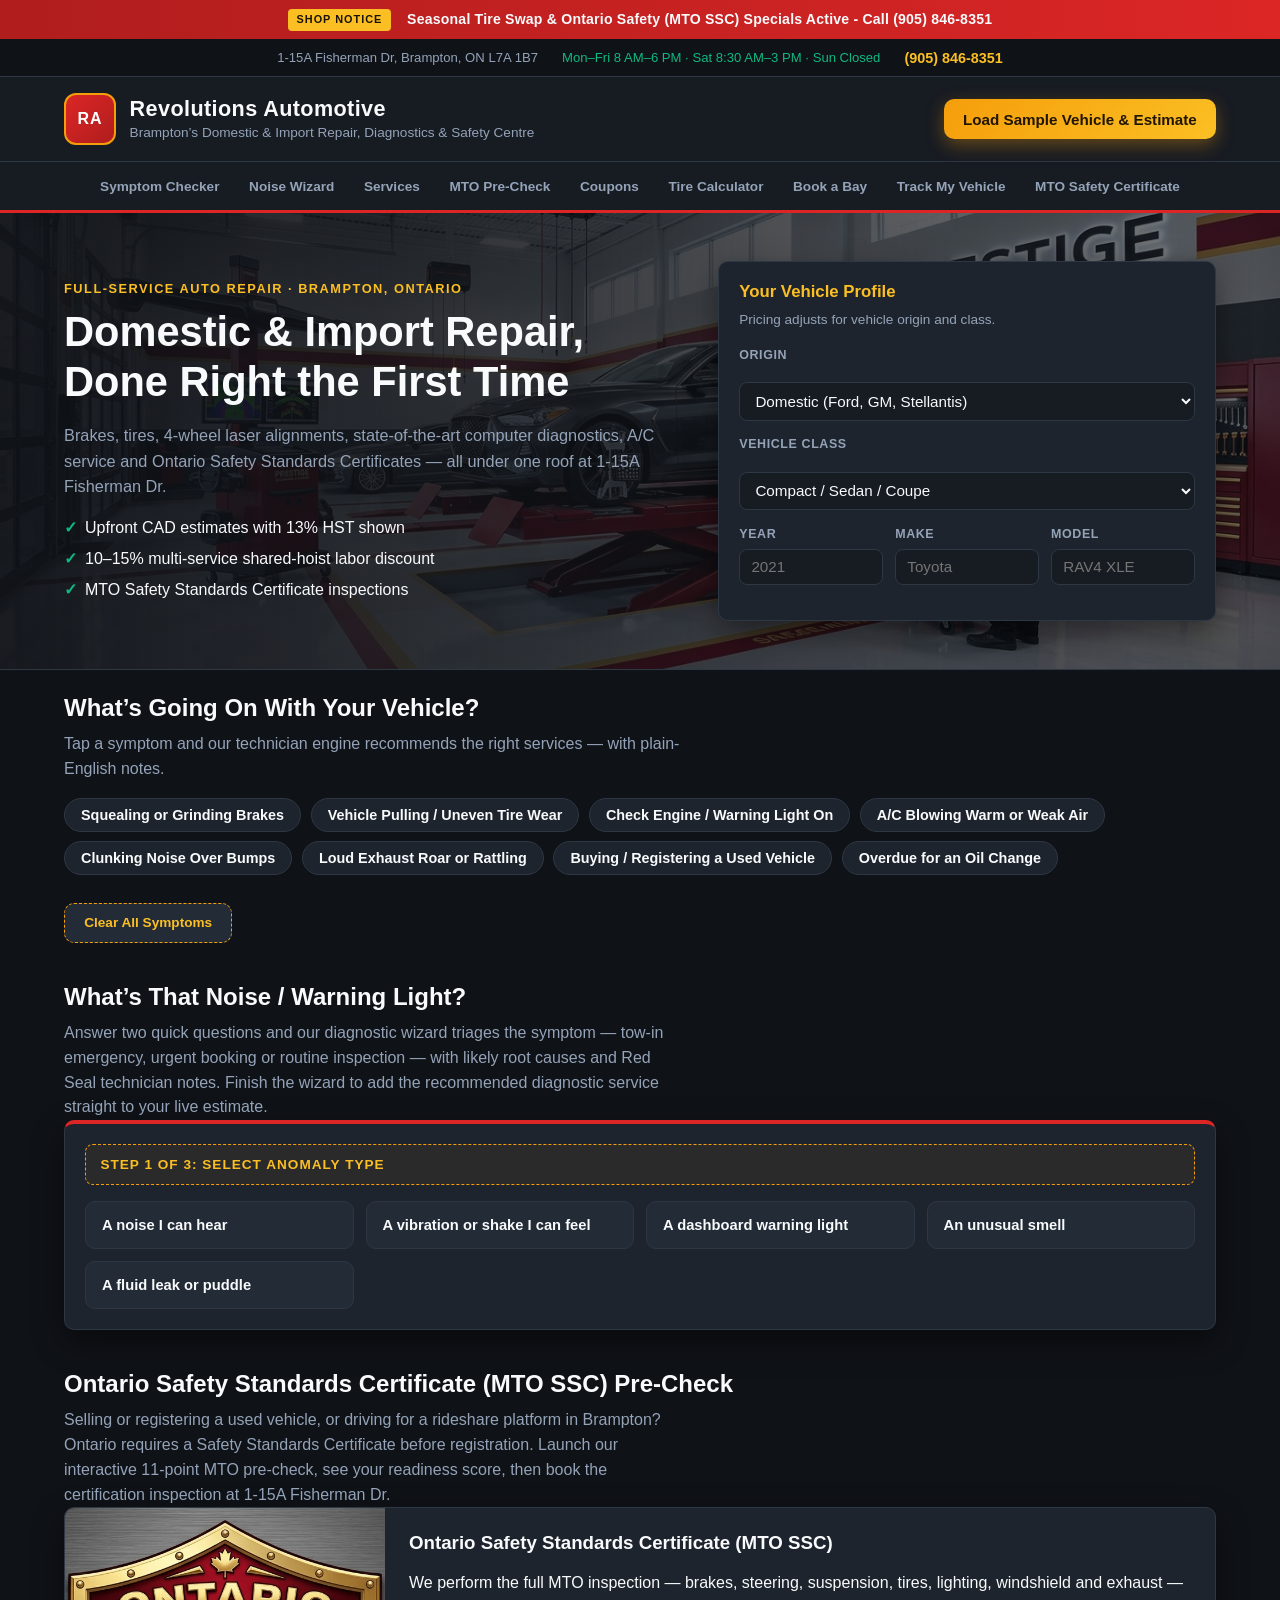
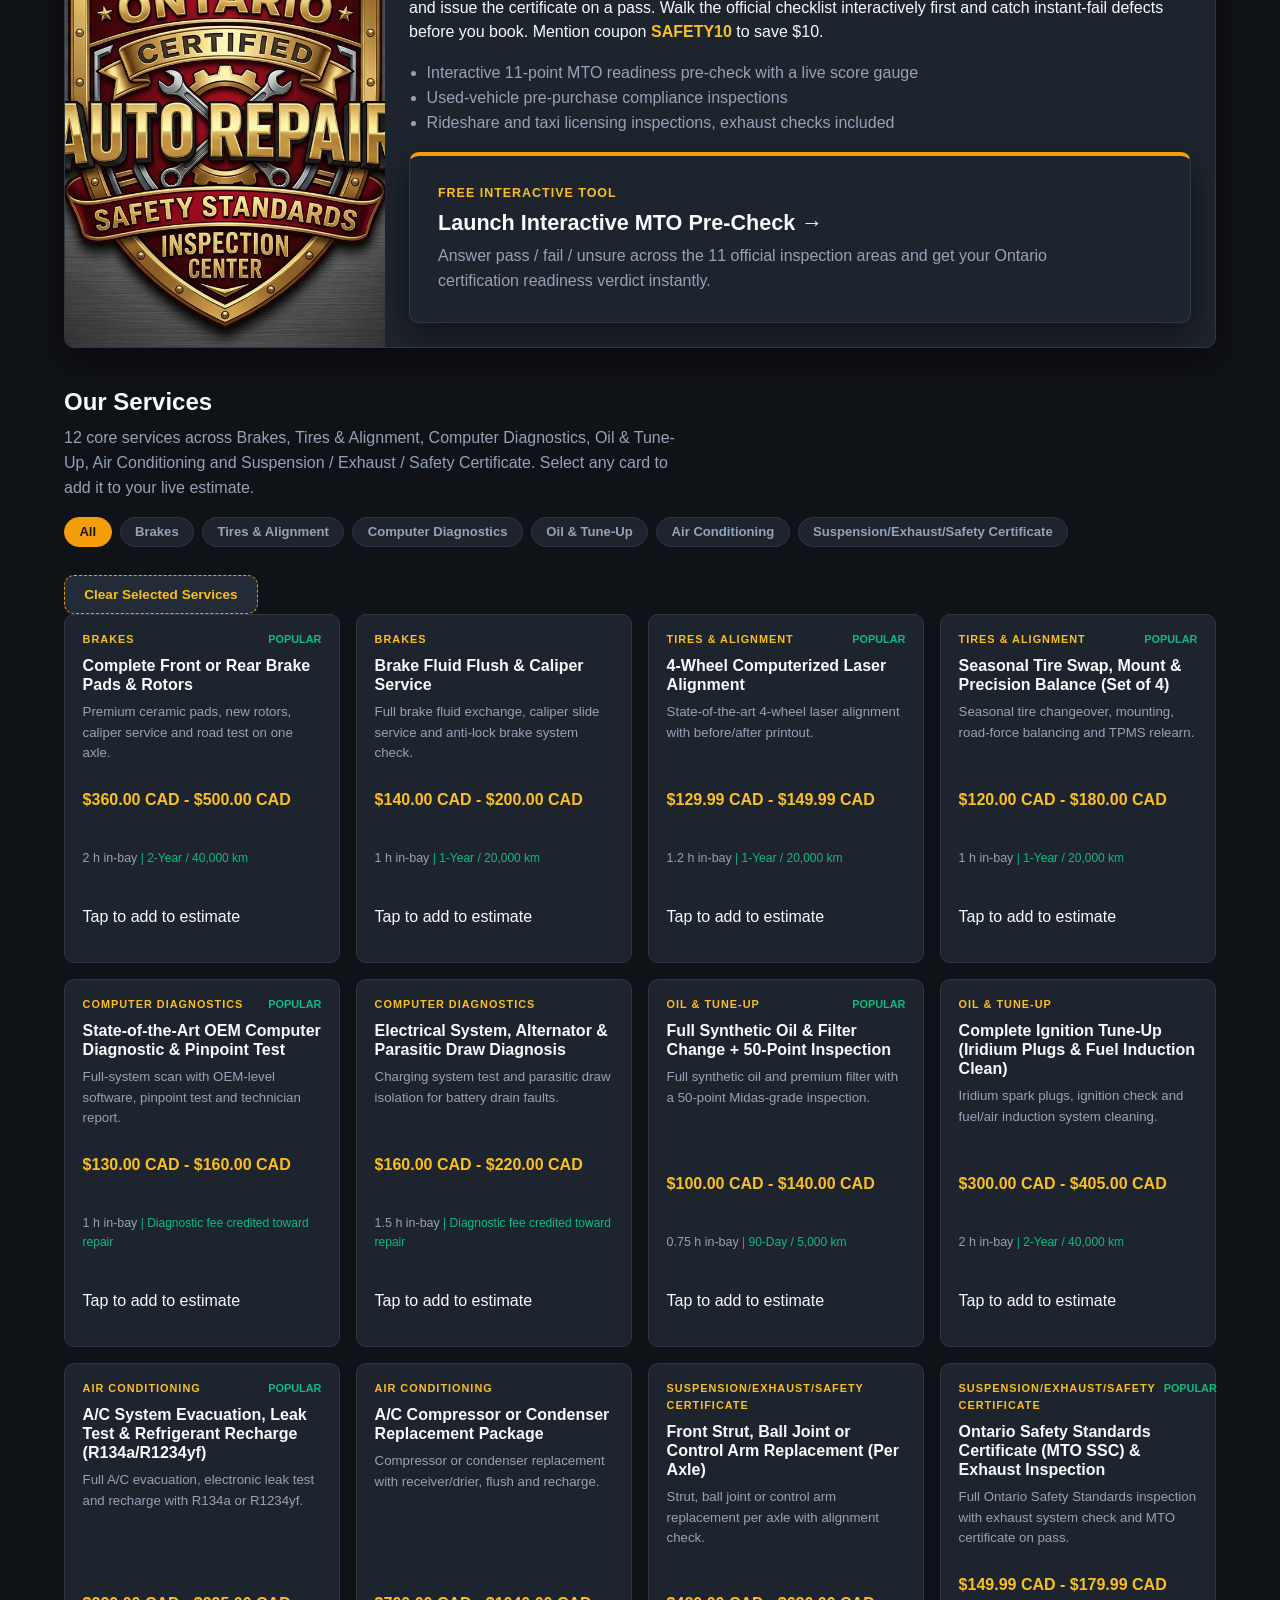
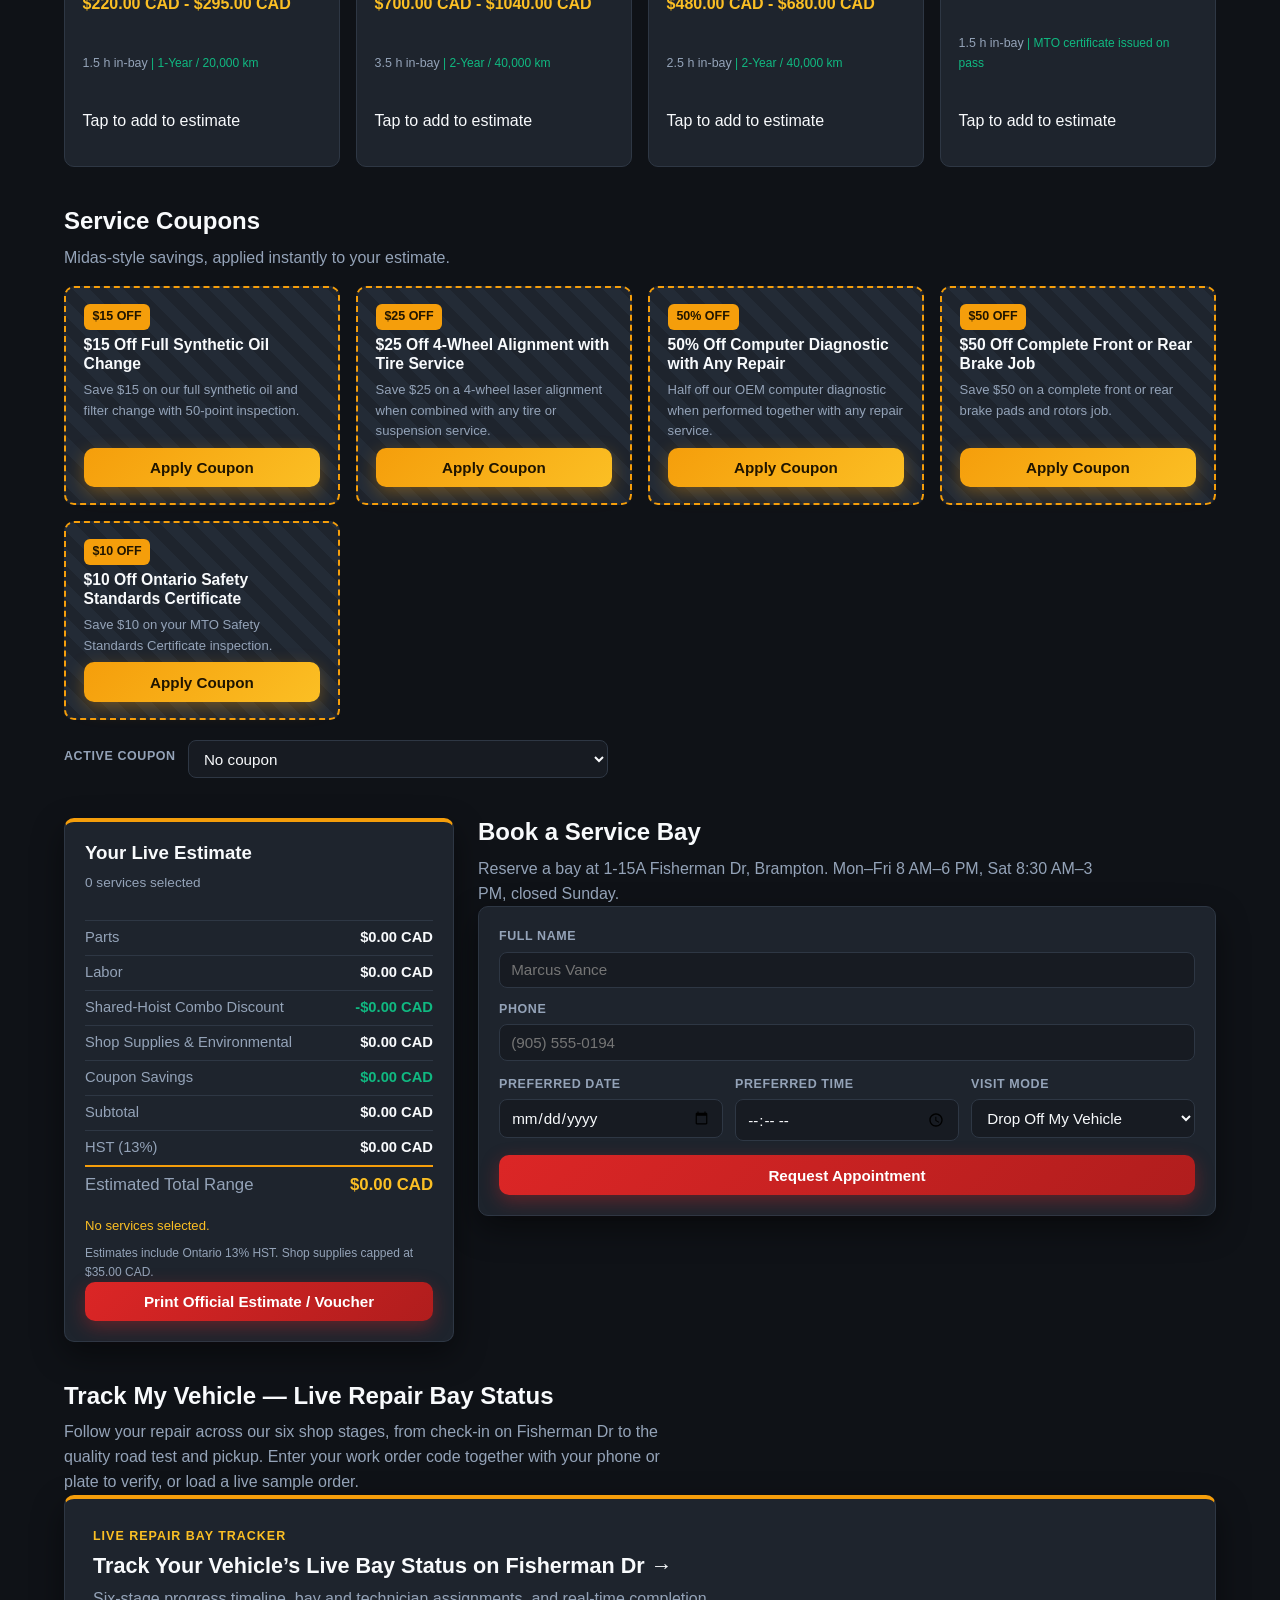
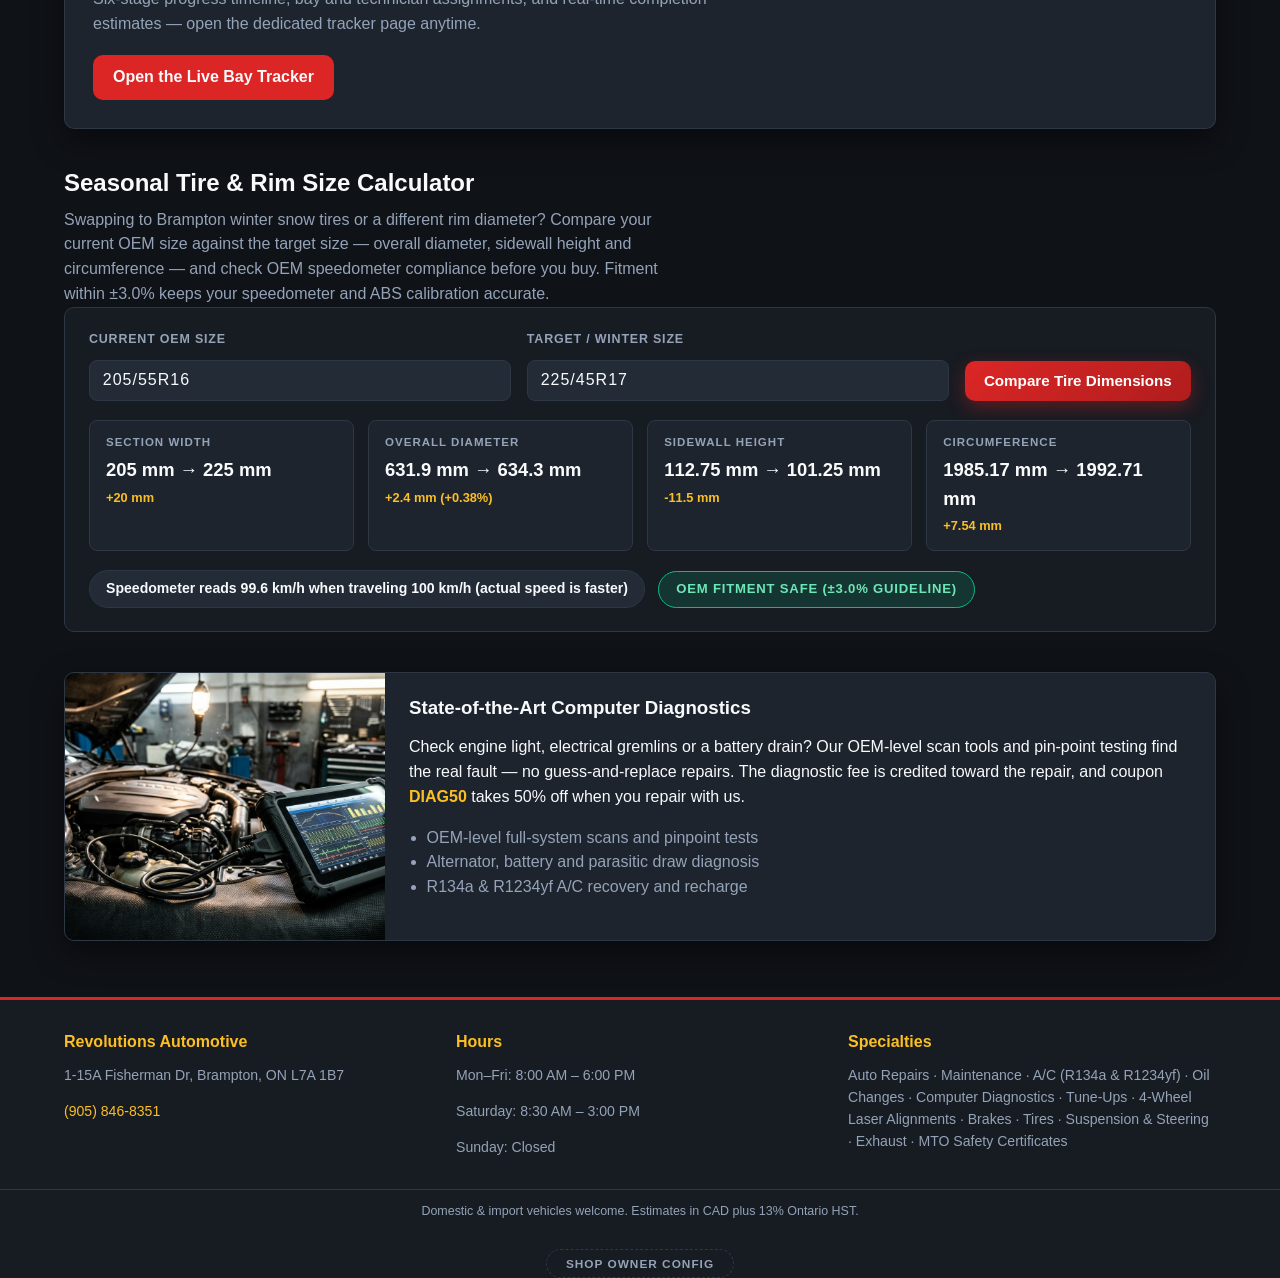
==== commit 75ae4d5c: "feat: extract MTO safety and bay tracker to dedicated pages, add clear buttons and audio toast feedb" ====
--- a/index.html
+++ b/index.html
@@ -98,7 +98,7 @@
       <a href="#tire-calc-section">Tire Calculator</a>
       <a href="#booking-section">Book a Bay</a>
       <a href="#bay-tracker-section">Track My Vehicle</a>
-      <a href="#safety-showcase">MTO Safety Certificate</a>
+      <a href="safety.html">MTO Safety Certificate</a>
     </nav>
   </header>
 
@@ -159,7 +159,10 @@
         <h2>What&rsquo;s Going On With Your Vehicle?</h2>
         <p>Tap a symptom and our technician engine recommends the right services &mdash; with plain-English notes.</p>
       </header>
-      <div id="symptom-chips" class="chip-row" aria-label="Vehicle symptoms"></div>
+      <div class="chip-row-wrap">
+        <div id="symptom-chips" class="chip-row" aria-label="Vehicle symptoms"></div>
+        <button id="btn-clear-symptoms" type="button" class="btn btn-sample-alt btn-clear-chips">Clear All Symptoms</button>
+      </div>
       <div id="symptom-recommendations" class="symptom-recommendations" aria-live="polite"></div>
     </section>
 
@@ -180,9 +183,26 @@
     <section class="section" id="safety-precheck-section">
       <header class="section-head">
         <h2>Ontario Safety Standards Certificate (MTO SSC) Pre-Check</h2>
-        <p>Selling or registering a used vehicle, or driving for a rideshare platform in Brampton? Walk the 11 official MTO inspection areas with our interactive pre-check and see your readiness score before booking the certification inspection at 1-15A Fisherman Dr.</p>
-      </header>
-      <div class="safety-layout">
+        <p>Selling or registering a used vehicle, or driving for a rideshare platform in Brampton? Ontario requires a Safety Standards Certificate before registration. Launch our interactive 11-point MTO pre-check, see your readiness score, then book the certification inspection at 1-15A Fisherman Dr.</p>
+      </header>
+      <article class="showcase-card">
+        <img src="assets/safety_badge.jpg" alt="Ontario Certified Auto Repair and Safety Standards Inspection Center emblem" class="showcase-img">
+        <div class="showcase-body">
+          <h3>Ontario Safety Standards Certificate (MTO SSC)</h3>
+          <p>We perform the full MTO inspection &mdash; brakes, steering, suspension, tires, lighting, windshield and exhaust &mdash; and issue the certificate on a pass. Walk the official checklist interactively first and catch instant-fail defects before you book. Mention coupon <strong>SAFETY10</strong> to save $10.</p>
+          <ul>
+            <li>Interactive 11-point MTO readiness pre-check with a live score gauge</li>
+            <li>Used-vehicle pre-purchase compliance inspections</li>
+            <li>Rideshare and taxi licensing inspections, exhaust checks included</li>
+          </ul>
+          <a class="safety-banner-card" href="safety.html">
+            <span class="safety-banner-kicker">Free Interactive Tool</span>
+            <span class="safety-banner-title">Launch Interactive MTO Pre-Check &rarr;</span>
+            <span class="safety-banner-sub">Answer pass / fail / unsure across the 11 official inspection areas and get your Ontario certification readiness verdict instantly.</span>
+          </a>
+        </div>
+      </article>
+      <div class="safety-layout" hidden>
         <div id="safety-checklist-container" class="safety-checklist-container" aria-label="Ontario MTO inspection pre-check checklist"></div>
         <aside class="safety-verdict" aria-label="Readiness verdict">
           <div id="safety-score-gauge" class="safety-score-gauge" role="status">
@@ -191,6 +211,8 @@
           </div>
           <div id="safety-summary-alert" class="safety-summary-alert" aria-live="polite"></div>
           <button id="btn-safety-book-inspection" type="button" class="btn btn-primary">Book Official MTO Safety Inspection</button>
+          <button id="btn-safety-reset" type="button" class="btn btn-sample-alt">Reset Pre-Check</button>
+          <button id="btn-safety-cancel" type="button" class="btn btn-sample-alt">Cancel</button>
         </aside>
       </div>
     </section>
@@ -200,7 +222,10 @@
         <h2>Our Services</h2>
         <p>12 core services across Brakes, Tires &amp; Alignment, Computer Diagnostics, Oil &amp; Tune-Up, Air Conditioning and Suspension / Exhaust / Safety Certificate. Select any card to add it to your live estimate.</p>
       </header>
-      <div id="category-filter-bar" class="filter-bar" role="tablist" aria-label="Service categories"></div>
+      <div class="filter-bar-row">
+        <div id="category-filter-bar" class="filter-bar" role="tablist" aria-label="Service categories"></div>
+        <button id="btn-clear-services" type="button" class="btn btn-sample-alt btn-clear-services">Clear Selected Services</button>
+      </div>
       <div id="service-grid" class="service-grid" aria-label="Service catalog"></div>
     </section>
 
@@ -287,7 +312,13 @@
         <h2>Track My Vehicle &mdash; Live Repair Bay Status</h2>
         <p>Follow your repair across our six shop stages, from check-in on Fisherman Dr to the quality road test and pickup. Enter your work order code together with your phone or plate to verify, or load a live sample order.</p>
       </header>
-      <div class="tracker-panel">
+      <a class="tracker-banner-card" href="track.html">
+        <span class="tracker-banner-kicker">Live Repair Bay Tracker</span>
+        <span class="tracker-banner-title">Track Your Vehicle&rsquo;s Live Bay Status on Fisherman Dr &rarr;</span>
+        <span class="tracker-banner-sub">Six-stage progress timeline, bay and technician assignments, and real-time completion estimates &mdash; open the dedicated tracker page anytime.</span>
+        <span class="tracker-banner-cta">Open the Live Bay Tracker</span>
+      </a>
+      <div class="tracker-panel" hidden>
         <div class="tracker-form">
           <div class="tracker-field">
             <label for="tracker-input-code">Work Order Code</label>
@@ -298,6 +329,7 @@
             <input id="tracker-input-phone" type="text" placeholder="Phone or Plate" autocomplete="off">
           </div>
           <button id="btn-track-vehicle" type="button" class="btn btn-primary btn-track">Track My Vehicle</button>
+          <button id="btn-track-clear" type="button" class="btn btn-sample-alt btn-track-clear">Clear / Reset Search</button>
         </div>
         <div class="tracker-samples">
           <button id="btn-track-sample-1" type="button" class="btn btn-sample-alt">Load REV-2048: In Bay</button>
@@ -343,18 +375,6 @@
 
     <section class="section showcase" id="safety-showcase">
       <article class="showcase-card">
-        <img src="assets/safety_badge.jpg" alt="Ontario Certified Auto Repair and Safety Standards Inspection Center emblem" class="showcase-img">
-        <div class="showcase-body">
-          <h3>Ontario Safety Standards Certificate (MTO SSC)</h3>
-          <p>Buying, selling or registering a used vehicle, or joining a rideshare platform? Ontario requires a Safety Standards Certificate before registration. We perform the full MTO inspection &mdash; brakes, steering, suspension, tires, lighting, windshield and exhaust &mdash; and issue the certificate on a pass. Mention coupon <strong>SAFETY10</strong> to save $10.</p>
-          <ul>
-            <li>Used-vehicle pre-purchase compliance inspections</li>
-            <li>Rideshare and taxi licensing inspections</li>
-            <li>Exhaust system checks included</li>
-          </ul>
-        </div>
-      </article>
-      <article class="showcase-card showcase-card-reverse">
         <img src="assets/diagnostics_tech.jpg" alt="State-of-the-art automotive computer diagnostic scanner connected to a modern engine bay" class="showcase-img">
         <div class="showcase-body">
           <h3>State-of-the-Art Computer Diagnostics</h3>
@@ -458,6 +478,8 @@
     </div>
   </div>
 
+  <div id="toast-notification" class="toast-notification" role="status" aria-live="polite"></div>
+
   <script src="revolutions_engine.js"></script>
   <script src="app.js"></script>
 </body>
--- a/styles.css
+++ b/styles.css
@@ -1354,6 +1354,163 @@
 }
 
 .owner-status-feedback:empty { display: none; }
+
+/* Phase 4: Clear All controls, toast & estimate pulse ----------------- */
+
+.chip-row-wrap {
+  display: flex;
+  flex-wrap: wrap;
+  align-items: center;
+  gap: 0.75rem;
+}
+
+.chip-row-wrap .chip-row { flex: 1 1 auto; }
+
+.btn-clear-chips,
+.btn-clear-services { flex: 0 0 auto; }
+
+.filter-bar-row {
+  display: flex;
+  flex-wrap: wrap;
+  align-items: center;
+  gap: 0.75rem;
+}
+
+.filter-bar-row .filter-bar { flex: 1 1 auto; }
+
+.btn-track-clear { align-self: center; }
+
+/* The hidden attribute must win over author display rules (.safety-layout
+   and similar grid/flex panels) so legacy panels stay collapsed. */
+[hidden] { display: none !important; }
+
+/* Phase 4: high-converting dedicated-page banner cards --------------- */
+
+.tracker-banner-card,
+.safety-banner-card {
+  display: flex;
+  flex-direction: column;
+  gap: 0.45rem;
+  background: var(--surface);
+  border: 1px solid var(--border);
+  border-top: 4px solid var(--gold);
+  border-radius: var(--radius);
+  box-shadow: var(--shadow);
+  padding: 1.75rem;
+  color: var(--text-primary);
+  text-decoration: none;
+  transition: transform 0.15s ease, border-color 0.15s ease;
+}
+
+.tracker-banner-card:hover,
+.safety-banner-card:hover {
+  text-decoration: none;
+  transform: translateY(-2px);
+  border-top-color: var(--gold-bright);
+}
+
+.tracker-banner-kicker,
+.safety-banner-kicker {
+  color: var(--gold-bright);
+  font-weight: 700;
+  letter-spacing: 0.08em;
+  text-transform: uppercase;
+  font-size: 0.78rem;
+}
+
+.tracker-banner-title,
+.safety-banner-title {
+  font-size: 1.35rem;
+  font-weight: 800;
+  line-height: 1.25;
+}
+
+.tracker-banner-sub,
+.safety-banner-sub {
+  color: var(--text-muted);
+  max-width: 70ch;
+}
+
+.tracker-banner-cta,
+.safety-banner-cta {
+  margin-top: 0.65rem;
+  align-self: flex-start;
+  background: var(--crimson);
+  color: var(--text-primary);
+  font-weight: 700;
+  padding: 0.65rem 1.25rem;
+  border-radius: var(--radius);
+}
+
+.tracker-banner-card:hover .tracker-banner-cta,
+.safety-banner-card:hover .safety-banner-cta {
+  background: var(--crimson-dark);
+}
+
+
+.tracker-shop-card {
+  background: var(--surface);
+  border: 1px solid var(--border);
+  border-radius: var(--radius);
+  box-shadow: var(--shadow);
+  padding: 1.5rem;
+  display: flex;
+  flex-wrap: wrap;
+  gap: 1.25rem;
+  align-items: center;
+  justify-content: space-between;
+}
+
+.tracker-shop-card ul {
+  margin: 0;
+  padding-left: 1.1rem;
+  color: var(--text-muted);
+}
+
+.safety-actions {
+  display: flex;
+  flex-wrap: wrap;
+  gap: 0.6rem;
+  margin-top: 0.75rem;
+}
+
+.safety-actions .btn { flex: 1 1 auto; }
+
+.toast-notification {
+  position: fixed;
+  right: 1.25rem;
+  bottom: 1.25rem;
+  z-index: 1200;
+  max-width: 22rem;
+  padding: 0.9rem 1.25rem;
+  background: var(--surface-2);
+  border: 1px solid var(--emerald);
+  border-left: 4px solid var(--emerald);
+  border-radius: var(--radius);
+  box-shadow: var(--shadow);
+  color: var(--text-primary);
+  font-weight: 700;
+  opacity: 0;
+  transform: translateX(120%);
+  visibility: hidden;
+  transition: opacity 0.25s ease, transform 0.25s ease, visibility 0.25s ease;
+}
+
+.toast-notification.is-visible {
+  opacity: 1;
+  transform: translateX(0);
+  visibility: visible;
+}
+
+@keyframes estimate-pulse {
+  0% { box-shadow: 0 0 0 0 rgba(16, 185, 129, 0.55); }
+  50% { box-shadow: 0 0 0 10px rgba(16, 185, 129, 0.25); }
+  100% { box-shadow: 0 0 0 0 rgba(16, 185, 129, 0); }
+}
+
+.est-highlight-pulse {
+  animation: estimate-pulse 0.9s ease-out;
+}
 
 /* Print stylesheet --------------------------------------------------- */
 
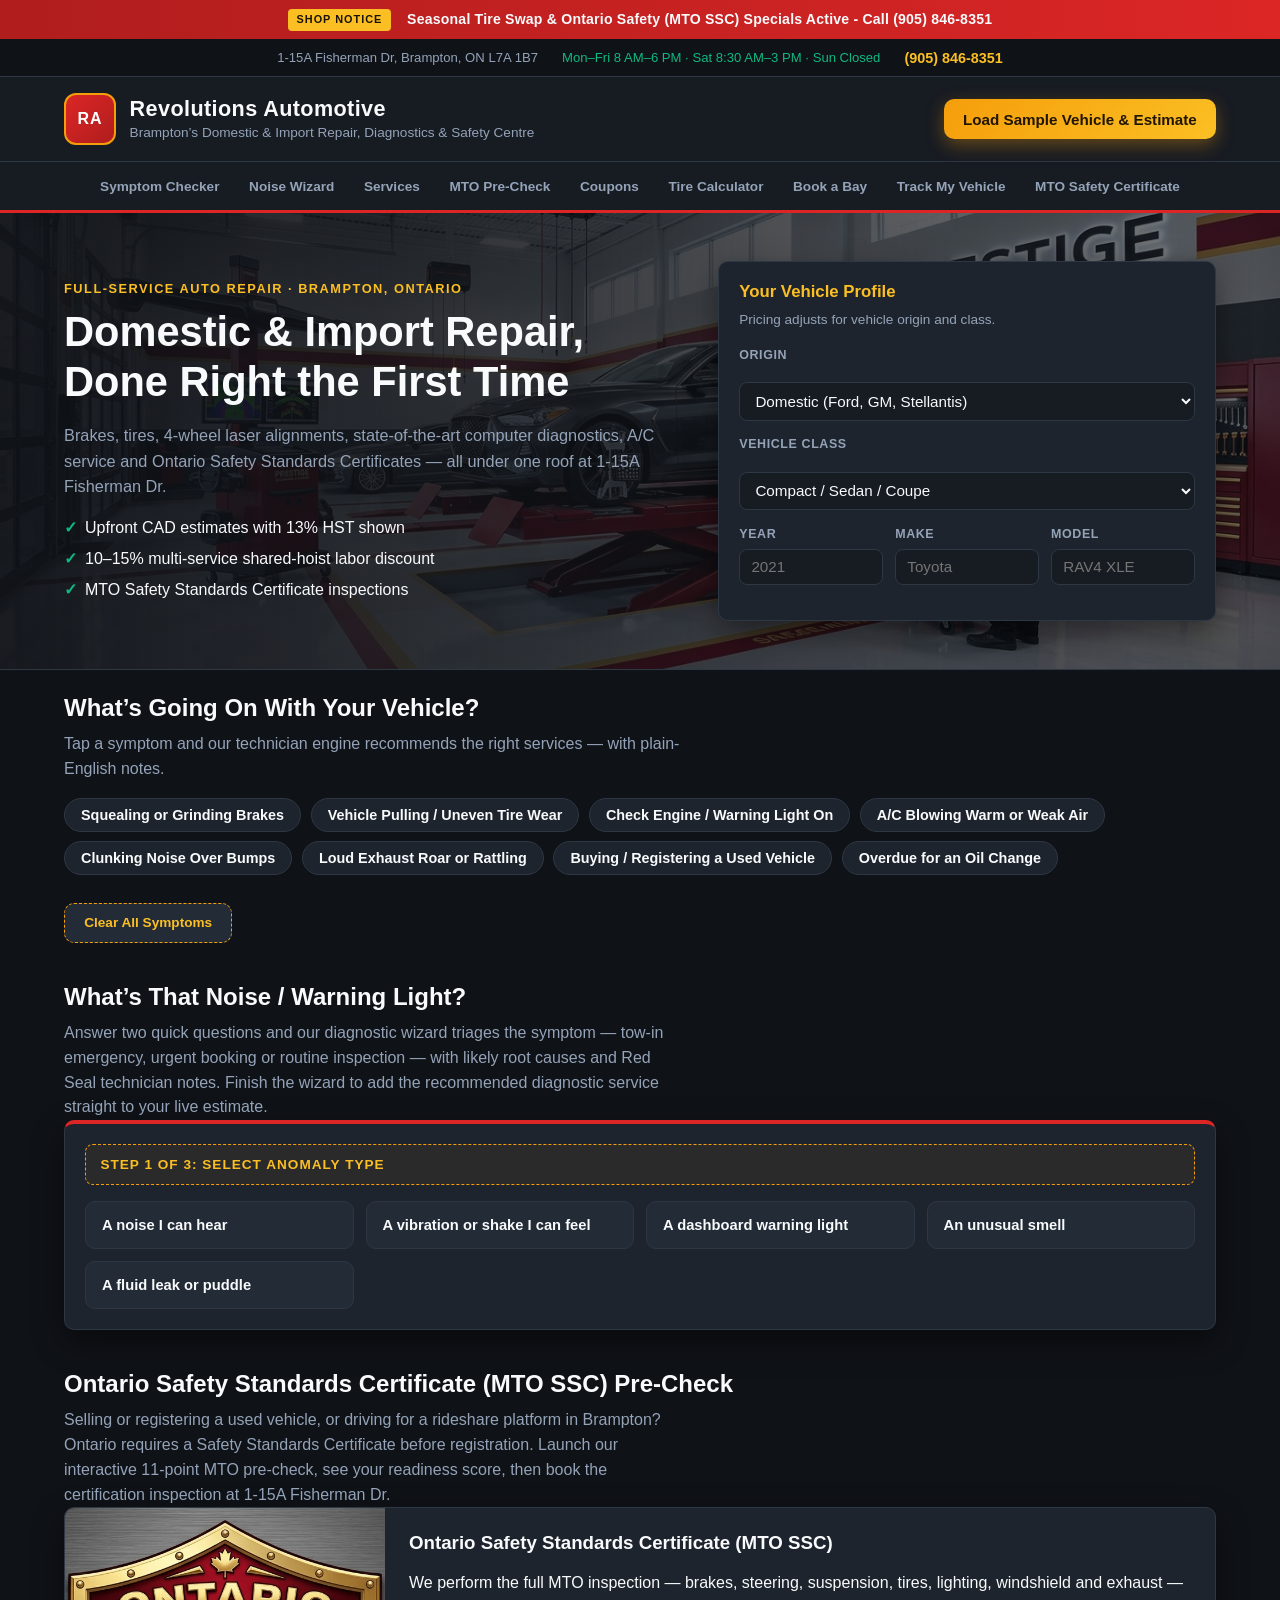
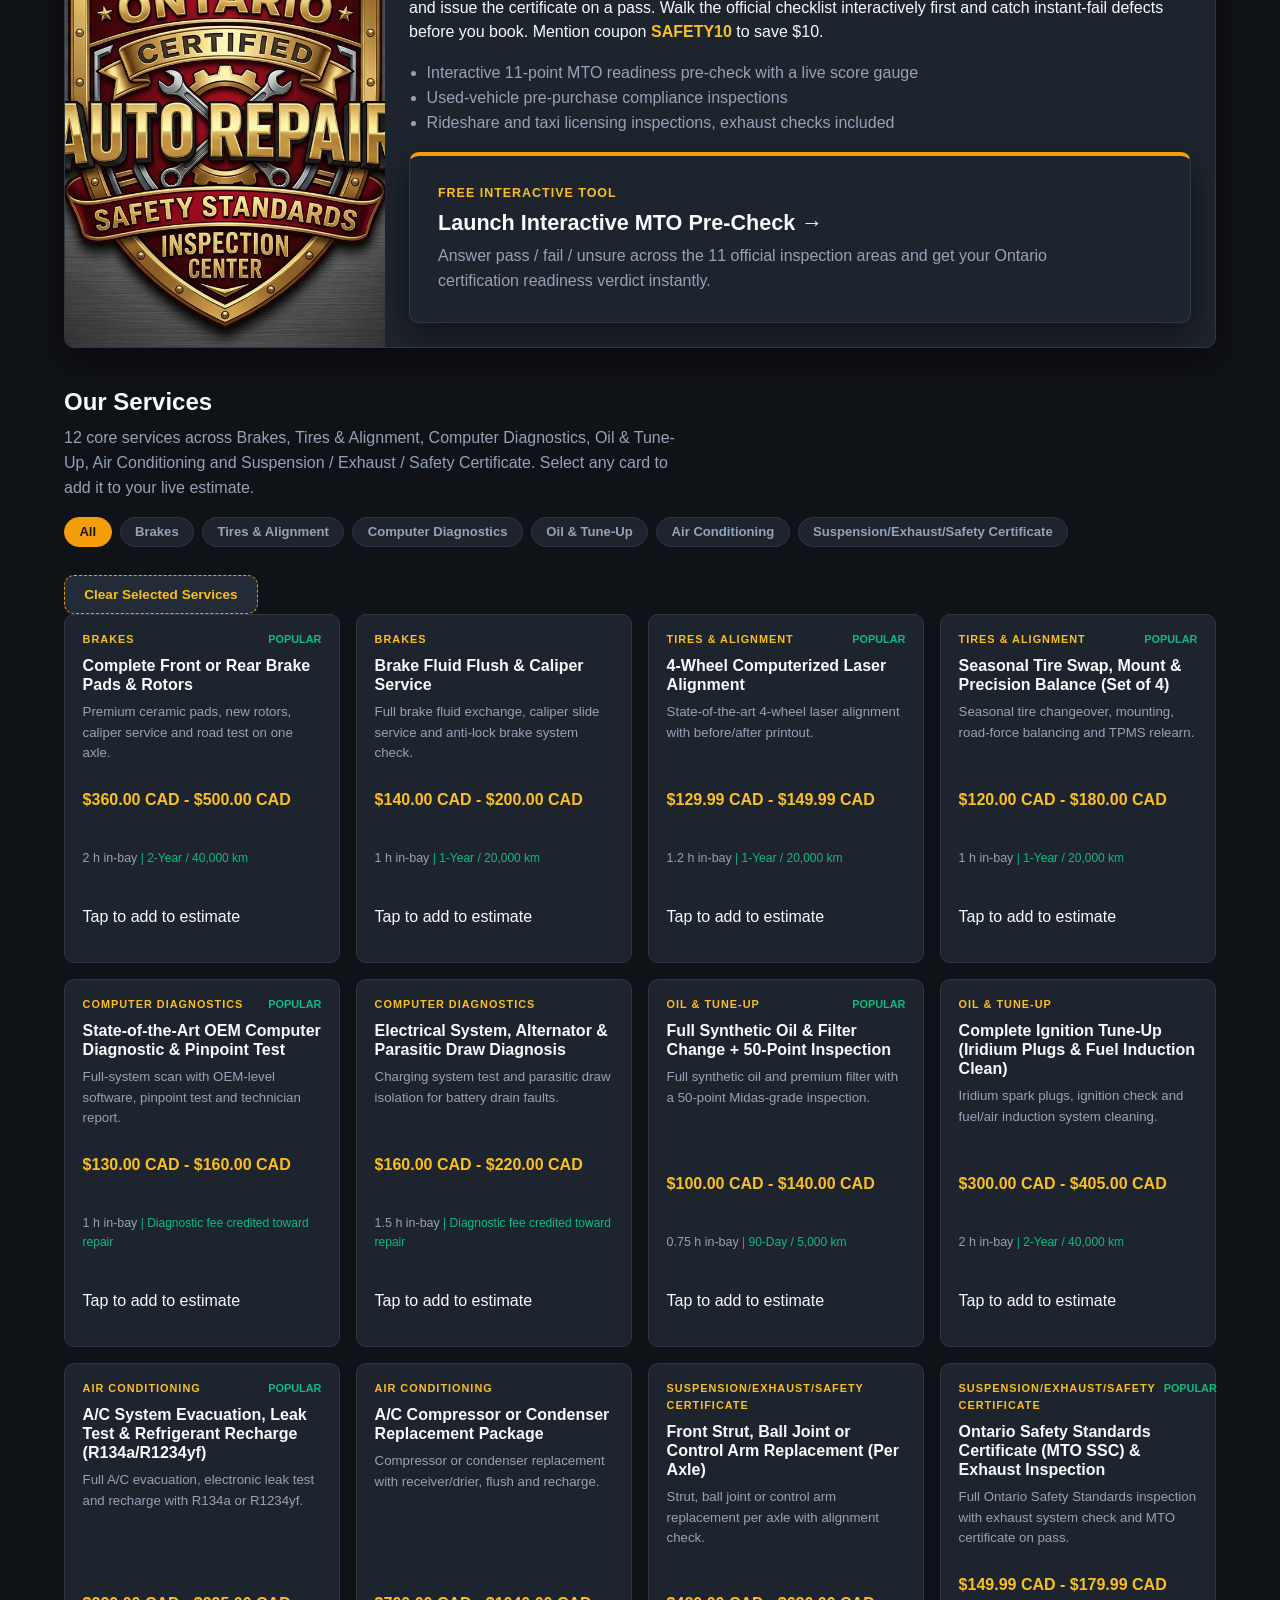
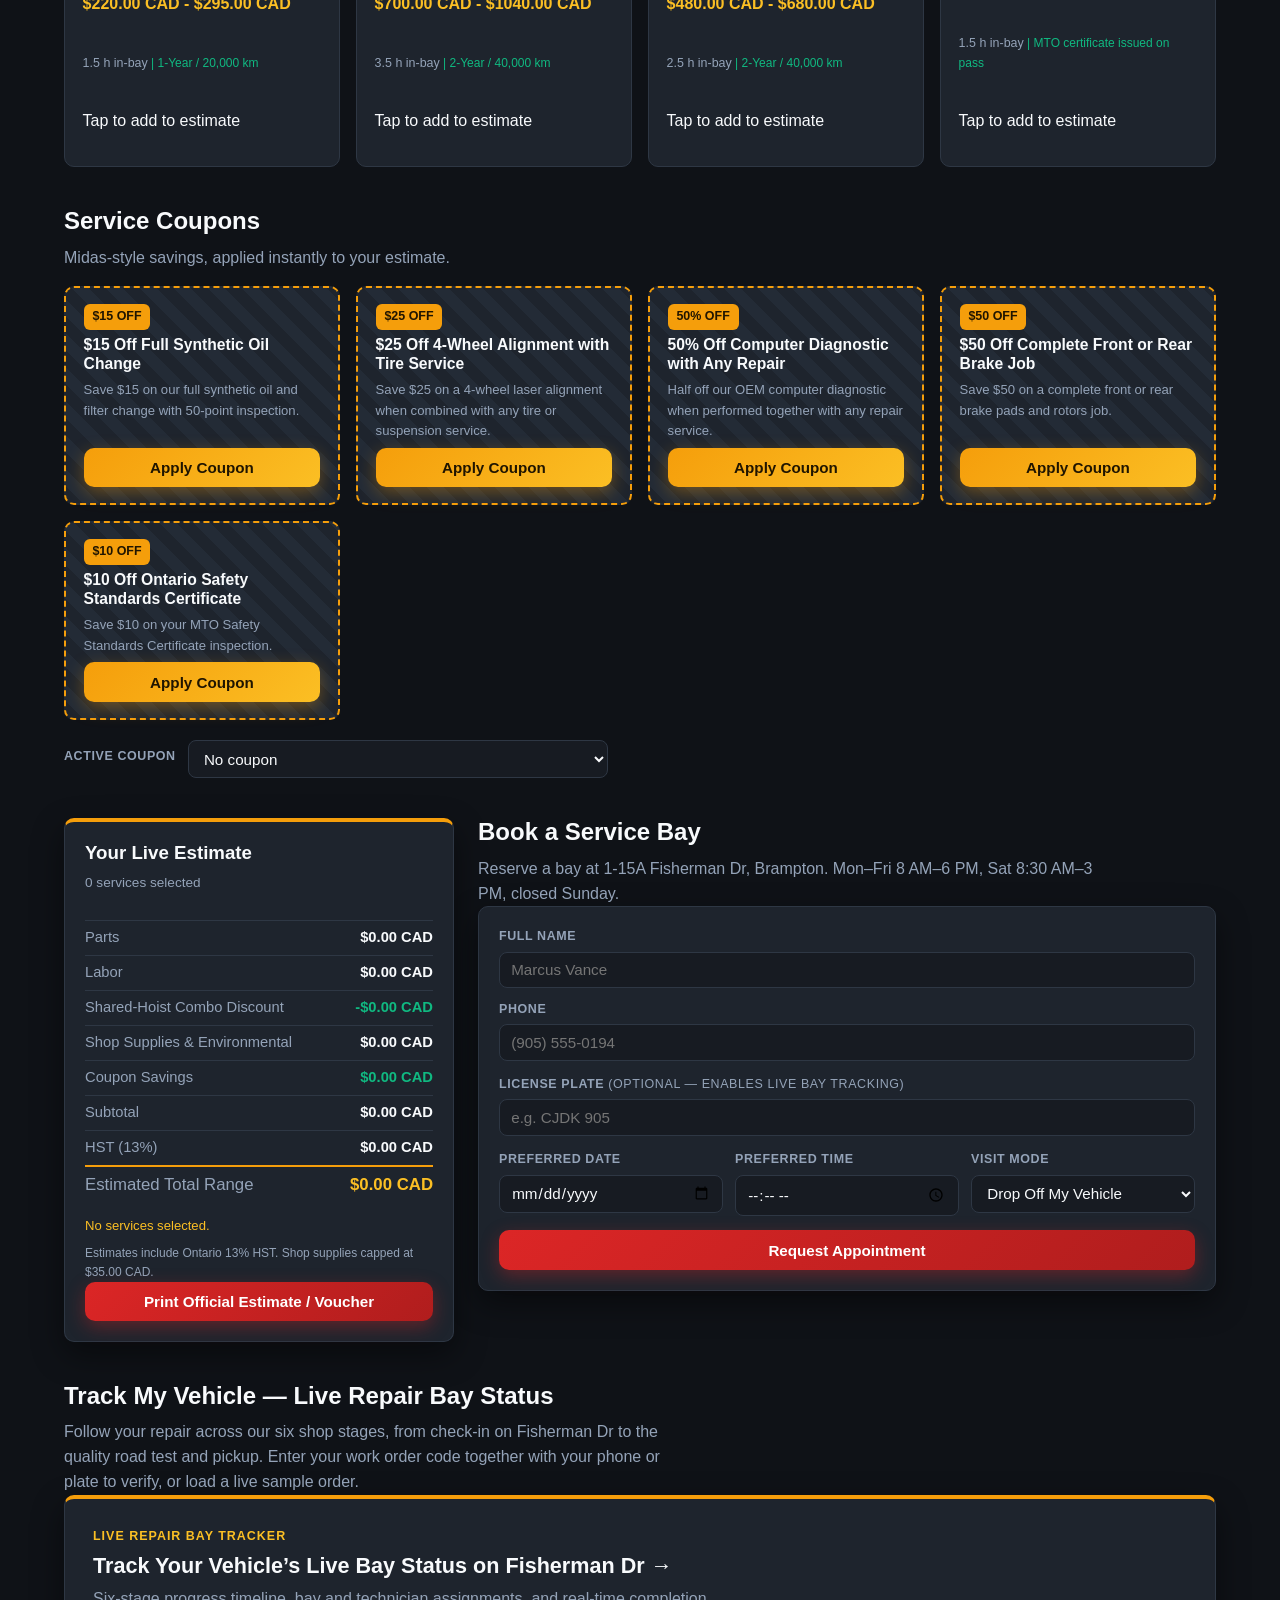
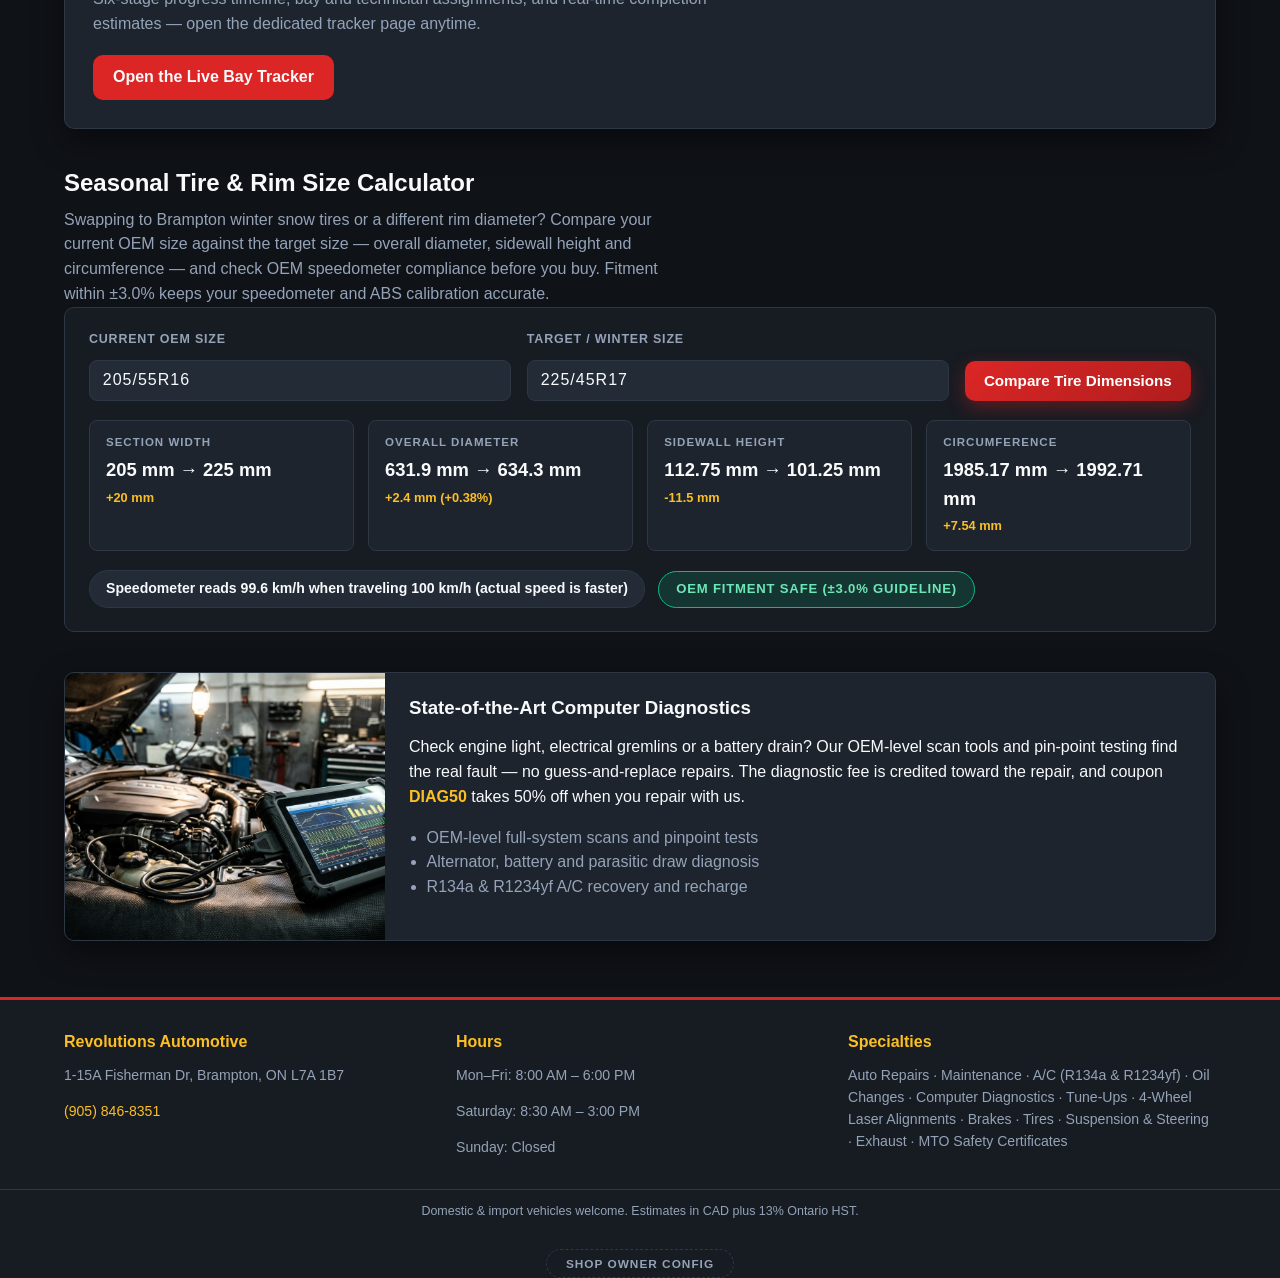
==== commit acee5872: "feat: add plate intake, universal phone/plate normalizers, and duplicate service toast feedback Gene" ====
--- a/index.html
+++ b/index.html
@@ -284,6 +284,12 @@
               <input id="cust-phone" type="tel" autocomplete="tel" placeholder="(905) 555-0194">
             </div>
           </div>
+          <div class="field-row">
+            <div>
+              <label for="cust-plate">License Plate <span class="field-hint">(Optional &mdash; Enables Live Bay Tracking)</span></label>
+              <input type="text" id="cust-plate" name="plate" placeholder="e.g. CJDK 905" maxlength="10">
+            </div>
+          </div>
           <div class="field-row field-row-3">
             <div>
               <label for="booking-date">Preferred Date</label>
@@ -331,9 +337,12 @@
           <button id="btn-track-vehicle" type="button" class="btn btn-primary btn-track">Track My Vehicle</button>
           <button id="btn-track-clear" type="button" class="btn btn-sample-alt btn-track-clear">Clear / Reset Search</button>
         </div>
-        <div class="tracker-samples">
-          <button id="btn-track-sample-1" type="button" class="btn btn-sample-alt">Load REV-2048: In Bay</button>
-          <button id="btn-track-sample-2" type="button" class="btn btn-sample-alt">Load REV-3105: Parts Ordered</button>
+        <div id="tracker-demo-tools" class="tracker-demo-tools is-collapsed">
+          <button id="btn-toggle-demo" type="button" class="btn btn-sample-alt btn-toggle-demo">Staff / Demo Presets &darr;</button>
+          <div class="tracker-samples">
+            <button id="btn-track-sample-1" type="button" class="btn btn-sample-alt">Load REV-2048: In Bay</button>
+            <button id="btn-track-sample-2" type="button" class="btn btn-sample-alt">Load REV-3105: Parts Ordered</button>
+          </div>
         </div>
         <div id="tracker-feedback" class="tracker-feedback" aria-live="polite"></div>
         <ol id="tracker-status-timeline" class="tracker-status-timeline" aria-label="Repair progress stages">
--- a/styles.css
+++ b/styles.css
@@ -1380,6 +1380,21 @@
 
 .btn-track-clear { align-self: center; }
 
+/* Phase 5: staff / demo presets stay collapsed out of the customer view.
+   They only expand via #btn-toggle-demo or when ?demo=1 is in the URL
+   (app.js removes .is-collapsed on load). */
+.tracker-demo-tools { margin-top: 0.75rem; }
+
+.tracker-demo-tools .btn-toggle-demo {
+  font-size: 0.78rem;
+  opacity: 0.7;
+  padding: 0.35rem 0.8rem;
+}
+
+.tracker-demo-tools .tracker-samples { margin-top: 0.6rem; }
+
+.tracker-demo-tools.is-collapsed .tracker-samples { display: none; }
+
 /* The hidden attribute must win over author display rules (.safety-layout
    and similar grid/flex panels) so legacy panels stay collapsed. */
 [hidden] { display: none !important; }
@@ -1475,6 +1490,14 @@
 }
 
 .safety-actions .btn { flex: 1 1 auto; }
+
+/* Phase 6: booking form plate intake --------------------------------- */
+
+.field-hint {
+  color: var(--text-muted);
+  font-size: 0.78rem;
+  font-weight: 400;
+}
 
 .toast-notification {
   position: fixed;
